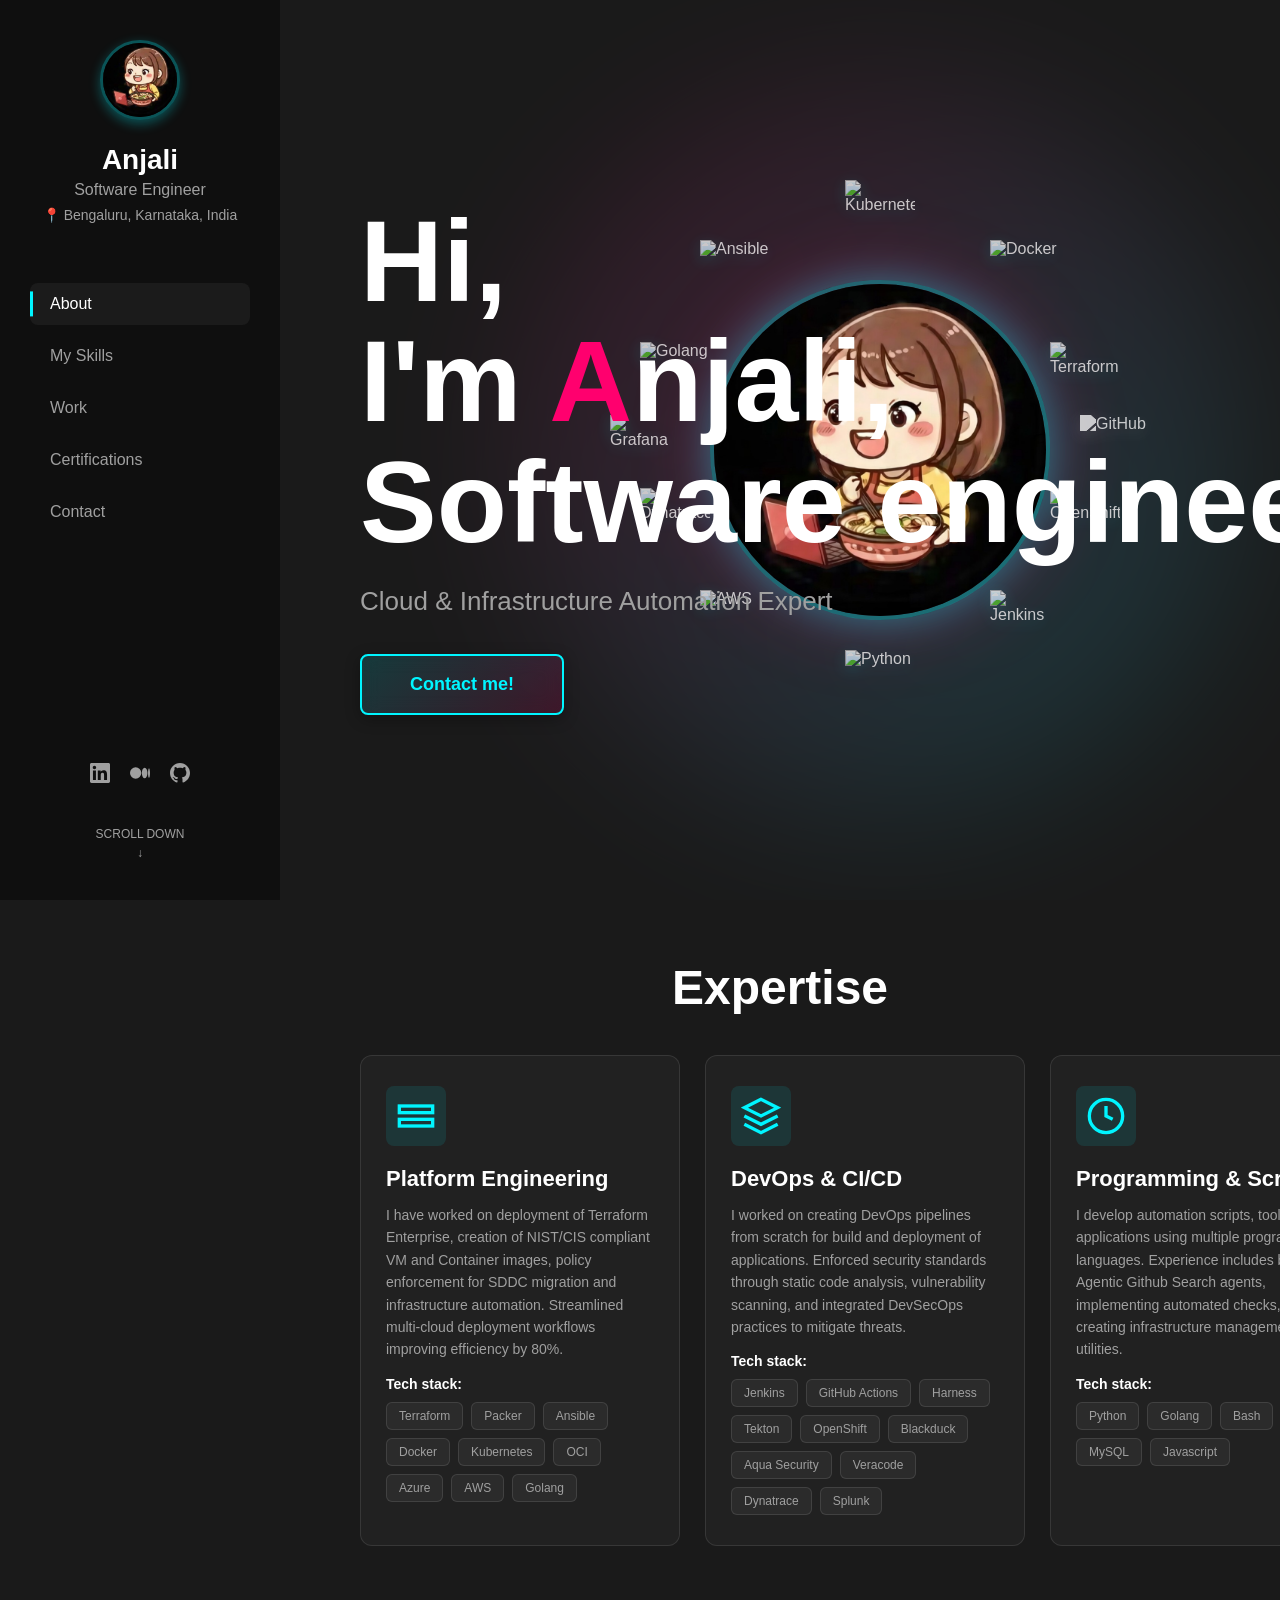
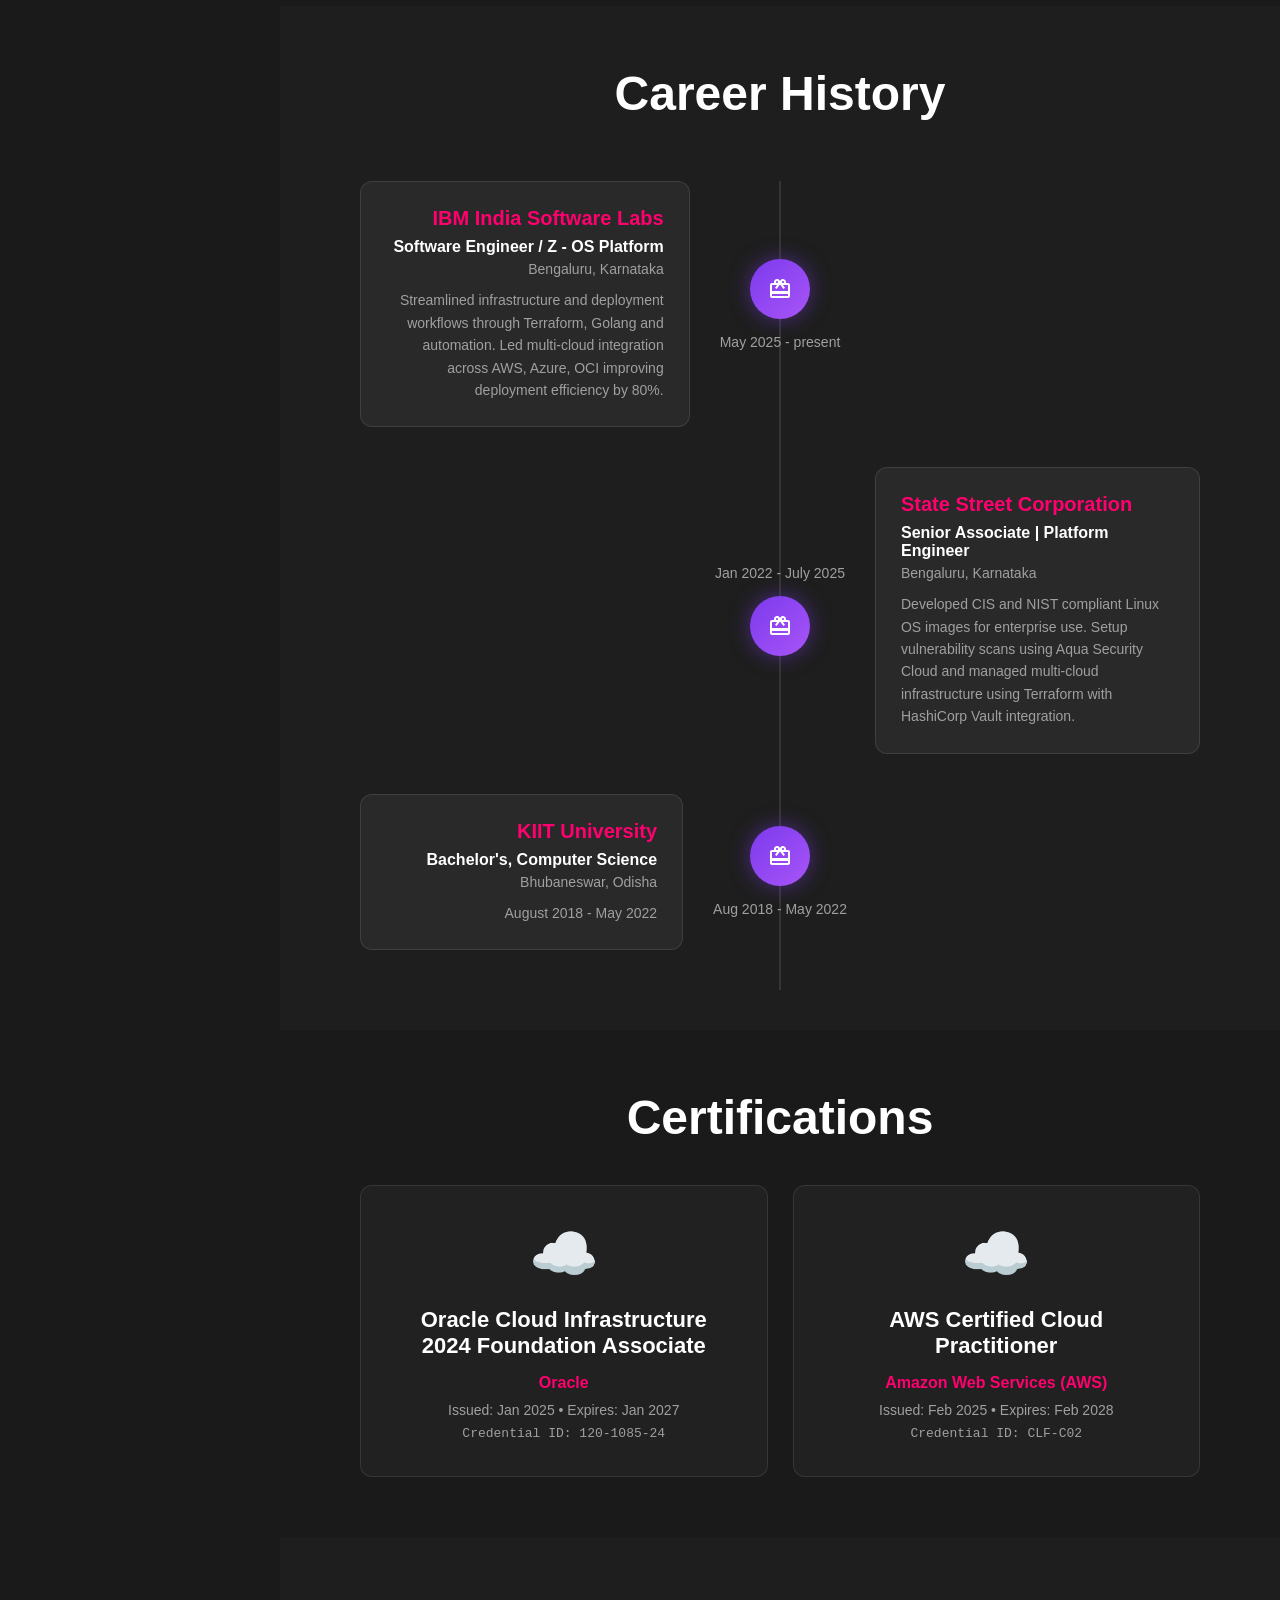
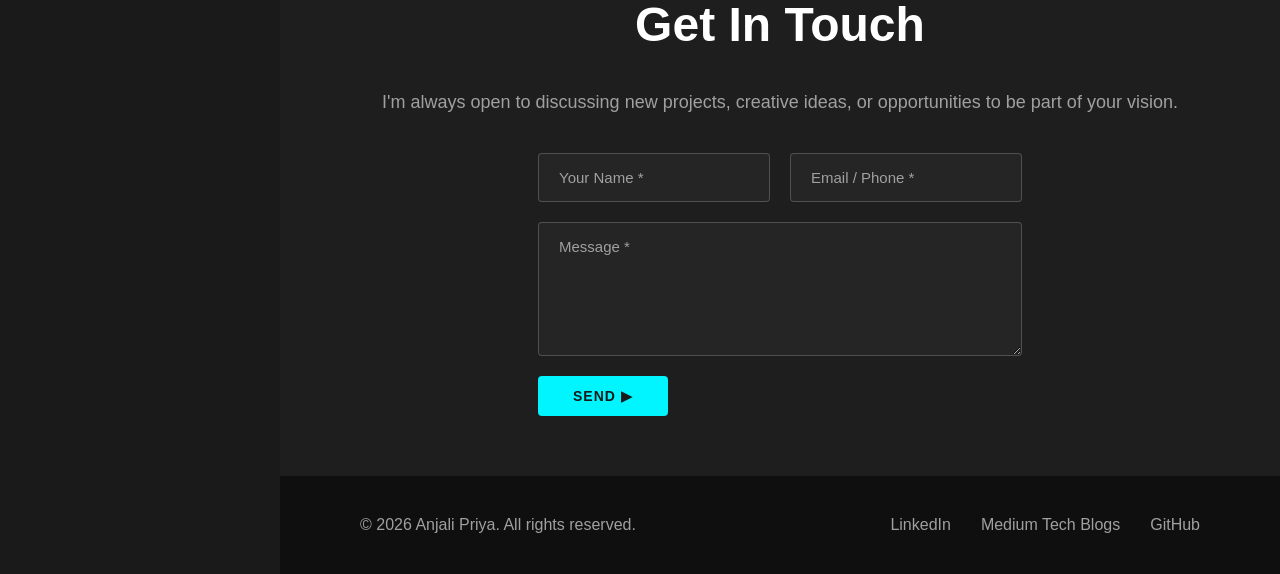
==== index.html @ e6f3fef8 "Portfolio Code Commit" ====
<!DOCTYPE html>
<html lang="en">
<head>
    <meta charset="UTF-8">
    <meta name="viewport" content="width=device-width, initial-scale=1.0">
    <meta http-equiv="X-UA-Compatible" content="IE=edge">
    <meta name="description" content="Anjali Priya - Software Engineer specializing in Cloud & Infrastructure Automation, DevOps, and Platform Engineering">
    <meta http-equiv="Content-Security-Policy" content="default-src 'self'; script-src 'self' 'unsafe-inline'; style-src 'self' 'unsafe-inline'; img-src 'self' https://raw.githubusercontent.com https://www.vectorlogo.zone data:; connect-src 'self';">
    <title>Anjali Priya - Software Engineer Portfolio</title>
    <link rel="stylesheet" href="styles.css">
</head>
<body>
    <!-- Sidebar -->
    <aside class="sidebar">
        <div class="logo">
            <img src="anime-profile.png" alt="Anjali Priya" class="logo-icon">
            <h1>Anjali</h1>
            <p class="subtitle">Software Engineer</p>
            <p class="location">📍 Bengaluru, Karnataka, India</p>
        </div>
        
        <nav class="nav">
            <a href="#about" class="nav-link active">About</a>
            <a href="#skills" class="nav-link">My Skills</a>
            <a href="#work" class="nav-link">Work</a>
            <a href="#certifications" class="nav-link">Certifications</a>
            <a href="#contact" class="nav-link">Contact</a>
        </nav>
        
        <div class="social-links">
            <a href="https://www.linkedin.com/in/anjalipriya24/" target="_blank" rel="noopener noreferrer" aria-label="LinkedIn">
                <svg width="20" height="20" viewBox="0 0 24 24" fill="currentColor">
                    <path d="M20.447 20.452h-3.554v-5.569c0-1.328-.027-3.037-1.852-3.037-1.853 0-2.136 1.445-2.136 2.939v5.667H9.351V9h3.414v1.561h.046c.477-.9 1.637-1.85 3.37-1.85 3.601 0 4.267 2.37 4.267 5.455v6.286zM5.337 7.433c-1.144 0-2.063-.926-2.063-2.065 0-1.138.92-2.063 2.063-2.063 1.14 0 2.064.925 2.064 2.063 0 1.139-.925 2.065-2.064 2.065zm1.782 13.019H3.555V9h3.564v11.452zM22.225 0H1.771C.792 0 0 .774 0 1.729v20.542C0 23.227.792 24 1.771 24h20.451C23.2 24 24 23.227 24 22.271V1.729C24 .774 23.2 0 22.222 0h.003z"/>
                </svg>
            </a>
            <a href="https://medium.com/@anj70785/tagged/tech" target="_blank" rel="noopener noreferrer" aria-label="Medium">
                <svg width="20" height="20" viewBox="0 0 24 24" fill="currentColor">
                    <path d="M13.54 12a6.8 6.8 0 01-6.77 6.82A6.8 6.8 0 010 12a6.8 6.8 0 016.77-6.82A6.8 6.8 0 0113.54 12zM20.96 12c0 3.54-1.51 6.42-3.38 6.42-1.87 0-3.39-2.88-3.39-6.42s1.52-6.42 3.39-6.42 3.38 2.88 3.38 6.42M24 12c0 3.17-.53 5.75-1.19 5.75-.66 0-1.19-2.58-1.19-5.75s.53-5.75 1.19-5.75C23.47 6.25 24 8.83 24 12z"/>
                </svg>
            </a>
            <a href="https://github.com/AnjaliPriyaa" target="_blank" rel="noopener noreferrer" aria-label="GitHub">
                <svg width="20" height="20" viewBox="0 0 24 24" fill="currentColor">
                    <path d="M12 0c-6.626 0-12 5.373-12 12 0 5.302 3.438 9.8 8.207 11.387.599.111.793-.261.793-.577v-2.234c-3.338.726-4.033-1.416-4.033-1.416-.546-1.387-1.333-1.756-1.333-1.756-1.089-.745.083-.729.083-.729 1.205.084 1.839 1.237 1.839 1.237 1.07 1.834 2.807 1.304 3.492.997.107-.775.418-1.305.762-1.604-2.665-.305-5.467-1.334-5.467-5.931 0-1.311.469-2.381 1.236-3.221-.124-.303-.535-1.524.117-3.176 0 0 1.008-.322 3.301 1.23.957-.266 1.983-.399 3.003-.404 1.02.005 2.047.138 3.006.404 2.291-1.552 3.297-1.23 3.297-1.23.653 1.653.242 2.874.118 3.176.77.84 1.235 1.911 1.235 3.221 0 4.609-2.807 5.624-5.479 5.921.43.372.823 1.102.823 2.222v3.293c0 .319.192.694.801.576 4.765-1.589 8.199-6.086 8.199-11.386 0-6.627-5.373-12-12-12z"/>
                </svg>
            </a>
        </div>
        
        <div class="scroll-indicator">
            <span>SCROLL DOWN</span>
            <div class="scroll-arrow">↓</div>
        </div>
    </aside>

    <!-- Main Content -->
    <main class="main-content">
        <!-- Hero Section -->
        <section id="about" class="section hero">
            <div class="hero-content">
                <h1 class="hero-title">
                    Hi,<br>
                    I'm <span class="highlight">A</span>njali,<br>
                    Software engineer
                </h1>
                <p class="hero-subtitle">Cloud & Infrastructure Automation Expert</p>
                <a href="#contact" class="btn-primary">Contact me!</a>
            </div>
            <div class="hero-image">
                <img src="anime-profile.png" alt="Anjali Priya" class="profile-pic">
                <img src="https://www.vectorlogo.zone/logos/kubernetes/kubernetes-icon.svg" alt="Kubernetes" class="floating-icon icon-1">
                <img src="https://raw.githubusercontent.com/devicons/devicon/master/icons/docker/docker-original.svg" alt="Docker" class="floating-icon icon-2">
                <img src="https://www.vectorlogo.zone/logos/terraformio/terraformio-icon.svg" alt="Terraform" class="floating-icon icon-3">
                <img src="https://www.vectorlogo.zone/logos/jenkins/jenkins-icon.svg" alt="Jenkins" class="floating-icon icon-4">
                <img src="https://raw.githubusercontent.com/devicons/devicon/master/icons/python/python-original.svg" alt="Python" class="floating-icon icon-5">
                <img src="https://raw.githubusercontent.com/devicons/devicon/master/icons/amazonwebservices/amazonwebservices-original-wordmark.svg" alt="AWS" class="floating-icon icon-6">
                <img src="https://raw.githubusercontent.com/devicons/devicon/master/icons/go/go-original.svg" alt="Golang" class="floating-icon icon-7">
                <img src="https://www.vectorlogo.zone/logos/ansible/ansible-icon.svg" alt="Ansible" class="floating-icon icon-8">
                <img src="https://www.vectorlogo.zone/logos/github/github-icon.svg" alt="GitHub" class="floating-icon icon-9">
                <img src="https://www.vectorlogo.zone/logos/openshift/openshift-icon.svg" alt="OpenShift" class="floating-icon icon-10">
                <img src="https://www.vectorlogo.zone/logos/dynatrace/dynatrace-icon.svg" alt="Dynatrace" class="floating-icon icon-11">
                <img src="https://raw.githubusercontent.com/devicons/devicon/master/icons/grafana/grafana-original.svg" alt="Grafana" class="floating-icon icon-12">
            </div>
        </section>

        <!-- Expertise Section -->
        <section id="skills" class="section">
            <h2 class="section-title">Expertise</h2>
            <div class="expertise-grid">
                <div class="expertise-card">
                    <div class="expertise-icon">
                        <svg width="40" height="40" viewBox="0 0 24 24" fill="none" stroke="currentColor" stroke-width="2">
                            <rect x="2" y="6" width="20" height="4"/>
                            <rect x="2" y="14" width="20" height="4"/>
                        </svg>
                    </div>
                    <h3>Platform Engineering</h3>
                    <p>I have worked on deployment of Terraform Enterprise, creation of NIST/CIS compliant VM and Container images, policy enforcement for SDDC migration and infrastructure automation. Streamlined multi-cloud deployment workflows improving efficiency by 80%.</p>
                    <div class="tech-stack">
                        <span class="tech-label">Tech stack:</span>
                        <div class="tech-tags">
                            <span class="tech-tag">Terraform</span>
                            <span class="tech-tag">Packer</span>
                            <span class="tech-tag">Ansible</span>
                            <span class="tech-tag">Docker</span>
                            <span class="tech-tag">Kubernetes</span>
                            <span class="tech-tag">OCI</span>
                            <span class="tech-tag">Azure</span>
                            <span class="tech-tag">AWS</span>
                            <span class="tech-tag">Golang</span>
                        </div>
                    </div>
                </div>
                
                <div class="expertise-card">
                    <div class="expertise-icon">
                        <svg width="40" height="40" viewBox="0 0 24 24" fill="none" stroke="currentColor" stroke-width="2">
                            <path d="M12 2L2 7l10 5 10-5-10-5z"/>
                            <path d="M2 17l10 5 10-5M2 12l10 5 10-5"/>
                        </svg>
                    </div>
                    <h3>DevOps & CI/CD</h3>
                    <p>I worked on creating DevOps pipelines from scratch for build and deployment of applications. Enforced security standards through static code analysis, vulnerability scanning, and integrated DevSecOps practices to mitigate threats.</p>
                    <div class="tech-stack">
                        <span class="tech-label">Tech stack:</span>
                        <div class="tech-tags">
                            <span class="tech-tag">Jenkins</span>
                            <span class="tech-tag">GitHub Actions</span>
                            <span class="tech-tag">Harness</span>
                            <span class="tech-tag">Tekton</span>
                            <span class="tech-tag">OpenShift</span>
                            <span class="tech-tag">Blackduck</span>
                            <span class="tech-tag">Aqua Security</span>
                            <span class="tech-tag">Veracode</span>
                            <span class="tech-tag">Dynatrace</span>
                            <span class="tech-tag">Splunk</span>
                        </div>
                    </div>
                </div>
                
                <div class="expertise-card">
                    <div class="expertise-icon">
                        <svg width="40" height="40" viewBox="0 0 24 24" fill="none" stroke="currentColor" stroke-width="2">
                            <circle cx="12" cy="12" r="10"/>
                            <path d="M12 6v6l4 2"/>
                        </svg>
                    </div>
                    <h3>Programming & Scripting</h3>
                    <p>I develop automation scripts, tools, and applications using multiple programming languages. Experience includes building Agentic Github Search agents, implementing automated checks, and creating infrastructure management utilities.</p>
                    <div class="tech-stack">
                        <span class="tech-label">Tech stack:</span>
                        <div class="tech-tags">
                            <span class="tech-tag">Python</span>
                            <span class="tech-tag">Golang</span>
                            <span class="tech-tag">Bash</span>
                            <span class="tech-tag">YAML</span>
                            <span class="tech-tag">MySQL</span>
                            <span class="tech-tag">Javascript</span>
                        </div>
                    </div>
                </div>
            </div>
        </section>

        <!-- Career History Section -->
        <section id="work" class="section career-section">
            <h2 class="section-title">Career History</h2>
            <div class="timeline">
                <div class="timeline-item left">
                    <div class="timeline-content">
                        <div class="timeline-card">
                            <h3>IBM India Software Labs</h3>
                            <p class="timeline-role">Software Engineer / Z - OS Platform</p>
                            <p class="timeline-location">Bengaluru, Karnataka</p>
                            <p class="timeline-desc">Streamlined infrastructure and deployment workflows through Terraform, Golang and automation. Led multi-cloud integration across AWS, Azure, OCI improving deployment efficiency by 80%.</p>
                        </div>
                    </div>
                    <div class="timeline-middle">
                        <div class="timeline-icon">
                            <svg width="24" height="24" viewBox="0 0 24 24" fill="currentColor">
                                <path d="M20 6h-2.18c.11-.31.18-.65.18-1a2.996 2.996 0 0 0-5.5-1.65l-.5.67-.5-.68C10.96 2.54 10.05 2 9 2 7.34 2 6 3.34 6 5c0 .35.07.69.18 1H4c-1.11 0-1.99.89-1.99 2L2 19c0 1.11.89 2 2 2h16c1.11 0 2-.89 2-2V8c0-1.11-.89-2-2-2zm-5-2c.55 0 1 .45 1 1s-.45 1-1 1-1-.45-1-1 .45-1 1-1zM9 4c.55 0 1 .45 1 1s-.45 1-1 1-1-.45-1-1 .45-1 1-1zm11 15H4v-2h16v2zm0-5H4V8h5.08L7 10.83 8.62 12 11 8.76l1-1.36 1 1.36L15.38 12 17 10.83 14.92 8H20v6z"/>
                            </svg>
                        </div>
                        <div class="timeline-date">May 2025 - present</div>
                    </div>
                </div>

                <div class="timeline-item right">
                    <div class="timeline-middle">
                        <div class="timeline-date">Jan 2022 - July 2025</div>
                        <div class="timeline-icon">
                            <svg width="24" height="24" viewBox="0 0 24 24" fill="currentColor">
                                <path d="M20 6h-2.18c.11-.31.18-.65.18-1a2.996 2.996 0 0 0-5.5-1.65l-.5.67-.5-.68C10.96 2.54 10.05 2 9 2 7.34 2 6 3.34 6 5c0 .35.07.69.18 1H4c-1.11 0-1.99.89-1.99 2L2 19c0 1.11.89 2 2 2h16c1.11 0 2-.89 2-2V8c0-1.11-.89-2-2-2zm-5-2c.55 0 1 .45 1 1s-.45 1-1 1-1-.45-1-1 .45-1 1-1zM9 4c.55 0 1 .45 1 1s-.45 1-1 1-1-.45-1-1 .45-1 1-1zm11 15H4v-2h16v2zm0-5H4V8h5.08L7 10.83 8.62 12 11 8.76l1-1.36 1 1.36L15.38 12 17 10.83 14.92 8H20v6z"/>
                            </svg>
                        </div>
                    </div>
                    <div class="timeline-content">
                        <div class="timeline-card">
                            <h3>State Street Corporation</h3>
                            <p class="timeline-role">Senior Associate | Platform Engineer</p>
                            <p class="timeline-location">Bengaluru, Karnataka</p>
                            <p class="timeline-desc">Developed CIS and NIST compliant Linux OS images for enterprise use. Setup vulnerability scans using Aqua Security Cloud and managed multi-cloud infrastructure using Terraform with HashiCorp Vault integration.</p>
                        </div>
                    </div>
                </div>

                <div class="timeline-item left">
                    <div class="timeline-content">
                        <div class="timeline-card">
                            <h3>KIIT University</h3>
                            <p class="timeline-role">Bachelor's, Computer Science</p>
                            <p class="timeline-location">Bhubaneswar, Odisha</p>
                            <p class="timeline-desc">August 2018 - May 2022</p>
                        </div>
                    </div>
                    <div class="timeline-middle">
                        <div class="timeline-icon">
                            <svg width="24" height="24" viewBox="0 0 24 24" fill="currentColor">
                                <path d="M20 6h-2.18c.11-.31.18-.65.18-1a2.996 2.996 0 0 0-5.5-1.65l-.5.67-.5-.68C10.96 2.54 10.05 2 9 2 7.34 2 6 3.34 6 5c0 .35.07.69.18 1H4c-1.11 0-1.99.89-1.99 2L2 19c0 1.11.89 2 2 2h16c1.11 0 2-.89 2-2V8c0-1.11-.89-2-2-2zm-5-2c.55 0 1 .45 1 1s-.45 1-1 1-1-.45-1-1 .45-1 1-1zM9 4c.55 0 1 .45 1 1s-.45 1-1 1-1-.45-1-1 .45-1 1-1zm11 15H4v-2h16v2zm0-5H4V8h5.08L7 10.83 8.62 12 11 8.76l1-1.36 1 1.36L15.38 12 17 10.83 14.92 8H20v6z"/>
                            </svg>
                        </div>
                        <div class="timeline-date">Aug 2018 - May 2022</div>
                    </div>
                </div>
            </div>
        </section>

        <!-- Certifications Section -->
        <section id="certifications" class="section">
            <h2 class="section-title">Certifications</h2>
            <div class="certifications-grid">
                <div class="cert-card">
                    <div class="cert-logo">☁️</div>
                    <h3>Oracle Cloud Infrastructure 2024 Foundation Associate</h3>
                    <p class="cert-issuer">Oracle</p>
                    <p class="cert-date">Issued: Jan 2025 • Expires: Jan 2027</p>
                    <p class="cert-id">Credential ID: 120-1085-24</p>
                </div>
                <div class="cert-card">
                    <div class="cert-logo">☁️</div>
                    <h3>AWS Certified Cloud Practitioner</h3>
                    <p class="cert-issuer">Amazon Web Services (AWS)</p>
                    <p class="cert-date">Issued: Feb 2025 • Expires: Feb 2028</p>
                    <p class="cert-id">Credential ID: CLF-C02</p>
                </div>
            </div>
        </section>

        <!-- Contact Section -->
        <section id="contact" class="section contact-section">
            <h2 class="section-title">Get In Touch</h2>
            <p class="contact-text">I'm always open to discussing new projects, creative ideas, or opportunities to be part of your vision.</p>
            
            <form class="contact-form-new">
                <div class="form-row">
                    <input type="text" name="name" placeholder="Your Name *" required autocomplete="name">
                    <input type="email" name="email" placeholder="Email / Phone *" required autocomplete="email">
                </div>
                <textarea name="message" placeholder="Message *" rows="6" required maxlength="1000"></textarea>
                <button type="submit" class="btn-send">SEND ▶</button>
            </form>
        </section>

        <!-- Footer -->
        <footer class="footer">
            <p>&copy; 2026 Anjali Priya. All rights reserved.</p>
            <div class="footer-links">
                <a href="https://www.linkedin.com/in/anjalipriya24/" target="_blank" rel="noopener noreferrer">LinkedIn</a>
                <a href="https://medium.com/@anj70785/tagged/tech" target="_blank" rel="noopener noreferrer">Medium Tech Blogs</a>
                <a href="https://github.com/AnjaliPriyaa" target="_blank" rel="noopener noreferrer">GitHub</a>
            </div>
        </footer>
    </main>

    <script src="script.js"></script>
</body>
</html>
---- styles.css ----
* {
    margin: 0;
    padding: 0;
    box-sizing: border-box;
}

:root {
    --bg-dark: #1a1a1a;
    --bg-darker: #0f0f0f;
    --text-primary: #ffffff;
    --text-secondary: #a0a0a0;
    --accent-cyan: #00f5ff;
    --accent-pink: #ff006e;
    --accent-gradient: linear-gradient(135deg, var(--accent-pink), var(--accent-cyan));
}

body {
    font-family: 'Segoe UI', Tahoma, Geneva, Verdana, sans-serif;
    background: var(--bg-dark);
    color: var(--text-primary);
    display: flex;
    overflow-x: hidden;
}

/* Sidebar */
.sidebar {
    position: fixed;
    left: 0;
    top: 0;
    width: 280px;
    height: 100vh;
    background: var(--bg-darker);
    padding: 40px 30px;
    display: flex;
    flex-direction: column;
    z-index: 100;
}

.logo {
    text-align: center;
    margin-bottom: 60px;
}

.logo-icon {
    width: 80px;
    height: 80px;
    border-radius: 50%;
    object-fit: cover;
    margin: 0 auto 20px;
    border: 3px solid rgba(0, 245, 255, 0.3);
    box-shadow: 0 4px 12px rgba(0, 245, 255, 0.3);
    transition: all 0.3s ease;
}

.logo-icon:hover {
    border-color: rgba(255, 0, 110, 0.5);
    box-shadow: 0 4px 16px rgba(255, 0, 110, 0.4);
    transform: scale(1.05);
}

.logo h1 {
    font-size: 28px;
    margin-bottom: 5px;
}

.subtitle {
    color: var(--text-secondary);
    font-size: 16px;
    font-weight: 500;
}

.location {
    color: var(--text-secondary);
    font-size: 14px;
    margin-top: 8px;
}

.nav {
    display: flex;
    flex-direction: column;
    gap: 10px;
    margin-bottom: auto;
}

.nav-link {
    color: var(--text-secondary);
    text-decoration: none;
    padding: 12px 20px;
    border-radius: 8px;
    transition: all 0.3s ease;
    position: relative;
}

.nav-link:hover,
.nav-link.active {
    color: var(--text-primary);
    background: rgba(255, 255, 255, 0.05);
}

.nav-link.active::before {
    content: '';
    position: absolute;
    left: 0;
    top: 50%;
    transform: translateY(-50%);
    width: 3px;
    height: 60%;
    background: var(--accent-cyan);
}

.social-links {
    display: flex;
    gap: 20px;
    justify-content: center;
    margin-bottom: 40px;
}

.social-links a {
    color: var(--text-secondary);
    transition: color 0.3s ease;
}

.social-links a:hover {
    color: var(--accent-cyan);
}

.scroll-indicator {
    text-align: center;
    color: var(--text-secondary);
    font-size: 12px;
}

.scroll-arrow {
    animation: bounce 2s infinite;
    margin-top: 5px;
}

@keyframes bounce {
    0%, 20%, 50%, 80%, 100% { transform: translateY(0); }
    40% { transform: translateY(-10px); }
    60% { transform: translateY(-5px); }
}

/* Main Content */
.main-content {
    margin-left: 280px;
    width: calc(100% - 280px);
    min-height: 100vh;
}

.section {
    min-height: auto;
    padding: 60px 80px;
    display: flex;
    flex-direction: column;
    justify-content: center;
}

/* Hero Section */
.hero {
    position: relative;
    overflow: hidden;
    min-height: 100vh;
    display: flex;
}

.hero-content {
    max-width: 900px;
    position: relative;
    z-index: 2;
    margin-left: 0;
    padding-left: 0;
}

.greeting {
    color: var(--text-secondary);
    font-size: 16px;
    font-family: 'Courier New', monospace;
    display: block;
    margin: 10px 0;
}

.hero-title {
    font-size: 115px;
    line-height: 1.05;
    margin: 20px 0;
    font-weight: 700;
    white-space: nowrap;
}

.highlight {
    color: var(--accent-pink);
}

.hero-subtitle {
    color: var(--text-secondary);
    font-size: 26px;
    margin: 20px 0 35px;
    line-height: 1.4;
}

.btn-primary {
    display: inline-block;
    padding: 18px 48px;
    background: linear-gradient(135deg, rgba(0, 245, 255, 0.15), rgba(255, 0, 110, 0.15));
    color: var(--accent-cyan);
    border: 2px solid var(--accent-cyan);
    text-decoration: none;
    border-radius: 8px;
    font-size: 18px;
    font-weight: 600;
    transition: all 0.3s ease;
    box-shadow: 0 4px 15px rgba(0, 0, 0, 0.3);
    position: relative;
    overflow: hidden;
    backdrop-filter: blur(10px);
}

.btn-primary::before {
    content: '';
    position: absolute;
    top: 0;
    left: -100%;
    width: 100%;
    height: 100%;
    background: linear-gradient(90deg, transparent, rgba(0, 245, 255, 0.2), transparent);
    transition: left 0.5s ease;
}

.btn-primary:hover::before {
    left: 100%;
}

.btn-primary:hover {
    transform: translateY(-2px);
    background: linear-gradient(135deg, rgba(0, 245, 255, 0.25), rgba(255, 0, 110, 0.25));
    border-color: var(--accent-pink);
    color: var(--accent-pink);
    box-shadow: 0 6px 20px rgba(0, 245, 255, 0.4),
                0 6px 20px rgba(255, 0, 110, 0.3);
}

/* Hero Image Area */
.hero-image {
    position: absolute;
    right: 10%;
    top: 50%;
    transform: translateY(-50%);
    width: 600px;
    height: 600px;
    display: flex;
    align-items: center;
    justify-content: center;
}

.hero-image::before {
    content: '';
    position: absolute;
    width: 120%;
    height: 120%;
    background: var(--accent-gradient);
    border-radius: 50%;
    filter: blur(80px);
    opacity: 0.15;
    animation: pulse 4s ease-in-out infinite;
}

.profile-pic {
    position: relative;
    width: 340px;
    height: 340px;
    border-radius: 50%;
    object-fit: cover;
    border: 4px solid rgba(0, 245, 255, 0.3);
    box-shadow: 0 0 40px rgba(0, 245, 255, 0.4),
                0 0 80px rgba(255, 0, 110, 0.3);
    z-index: 1;
    animation: profileGlow 3s ease-in-out infinite;
    backdrop-filter: brightness(1.1);
}

@keyframes profileGlow {
    0%, 100% {
        box-shadow: 0 0 40px rgba(0, 245, 255, 0.4),
                    0 0 80px rgba(255, 0, 110, 0.3);
        border-color: rgba(0, 245, 255, 0.3);
    }
    50% {
        box-shadow: 0 0 60px rgba(0, 245, 255, 0.6),
                    0 0 100px rgba(255, 0, 110, 0.4);
        border-color: rgba(255, 0, 110, 0.4);
    }
}

@keyframes pulse {
    0%, 100% {
        transform: scale(1);
        opacity: 0.2;
    }
    50% {
        transform: scale(1.1);
        opacity: 0.3;
    }
}

.floating-icon {
    position: absolute;
    width: 70px;
    height: 70px;
    opacity: 0.75;
    transition: all 0.3s ease;
    filter: drop-shadow(0 4px 8px rgba(0, 245, 255, 0.2)) brightness(1.1) saturate(1.2);
    z-index: 2;
}

.floating-icon:hover {
    transform: scale(1.3) rotate(15deg) !important;
    opacity: 1;
    filter: drop-shadow(0 8px 20px rgba(0, 245, 255, 0.6)) brightness(1.3) saturate(1.4);
}

/* Specific icon color adjustments for dark theme */
.icon-9 {
    top: 50%;
    right: 5%;
    transform: translateY(-50%);
    animation: float 5.3s ease-in-out infinite 0.5s, orbit9 8s linear infinite;
    filter: drop-shadow(0 4px 8px rgba(0, 245, 255, 0.2)) brightness(0) invert(1) brightness(1.1);
}

.icon-9:hover {
    filter: drop-shadow(0 8px 20px rgba(0, 245, 255, 0.6)) brightness(0) invert(1) brightness(1.3);
}

.icon-1 {
    top: 5%;
    left: 50%;
    transform: translateX(-50%);
    animation: float 6s ease-in-out infinite, orbit1 8s linear infinite;
}

.icon-2 {
    top: 15%;
    right: 20%;
    animation: float 5s ease-in-out infinite 1s, orbit2 8s linear infinite;
}

.icon-3 {
    top: 32%;
    right: 10%;
    animation: float 7s ease-in-out infinite 2s, orbit3 8s linear infinite;
}

.icon-4 {
    bottom: 15%;
    right: 20%;
    animation: float 6s ease-in-out infinite 3s, orbit4 8s linear infinite;
}

.icon-5 {
    bottom: 5%;
    left: 50%;
    transform: translateX(-50%);
    animation: float 5.5s ease-in-out infinite 1.5s, orbit5 8s linear infinite;
}

.icon-6 {
    bottom: 15%;
    left: 20%;
    animation: float 6.5s ease-in-out infinite 2.5s, orbit6 8s linear infinite;
}

.icon-7 {
    top: 32%;
    left: 10%;
    animation: float 5.8s ease-in-out infinite 1.2s, orbit7 8s linear infinite;
}

.icon-8 {
    top: 15%;
    left: 20%;
    animation: float 6.2s ease-in-out infinite 1.8s, orbit8 8s linear infinite;
}

.icon-10 {
    bottom: 32%;
    right: 10%;
    animation: float 6.8s ease-in-out infinite 2.2s, orbit10 8s linear infinite;
}

.icon-11 {
    bottom: 32%;
    left: 10%;
    animation: float 5.6s ease-in-out infinite 1.1s, orbit11 8s linear infinite;
}

.icon-12 {
    top: 50%;
    left: 5%;
    transform: translateY(-50%);
    animation: float 6.3s ease-in-out infinite 2.8s, orbit12 8s linear infinite;
}

@keyframes orbit1 {
    0%, 100% { transform: translate(-50%, 0) rotate(0deg); }
    50% { transform: translate(-50%, -10px) rotate(5deg); }
}

@keyframes orbit2 {
    0%, 100% { transform: translate(0, 0) rotate(0deg); }
    50% { transform: translate(5px, 0) rotate(-5deg); }
}

@keyframes orbit3 {
    0%, 100% { transform: translate(0, 0) rotate(0deg); }
    50% { transform: translate(10px, 0) rotate(5deg); }
}

@keyframes orbit4 {
    0%, 100% { transform: translate(0, 0) rotate(0deg); }
    50% { transform: translate(0, 5px) rotate(-5deg); }
}

@keyframes orbit5 {
    0%, 100% { transform: translate(0, 0) rotate(0deg); }
    50% { transform: translate(0, 5px) rotate(5deg); }
}

@keyframes orbit6 {
    0%, 100% { transform: translate(0, 0) rotate(0deg); }
    50% { transform: translate(-10px, 0) rotate(-5deg); }
}

@keyframes orbit7 {
    0%, 100% { transform: translate(0, 0) rotate(0deg); }
    50% { transform: translate(-8px, -5px) rotate(5deg); }
}

@keyframes orbit8 {
    0%, 100% { transform: translate(0, 0) rotate(0deg); }
    50% { transform: translate(-5px, -8px) rotate(-5deg); }
}

@keyframes orbit9 {
    0%, 100% { transform: translate(0, 0) rotate(0deg); }
    50% { transform: translate(8px, -5px) rotate(5deg); }
}

@keyframes orbit10 {
    0%, 100% { transform: translate(0, 0) rotate(0deg); }
    50% { transform: translate(8px, 5px) rotate(-5deg); }
}

@keyframes orbit11 {
    0%, 100% { transform: translate(0, 0) rotate(0deg); }
    50% { transform: translate(-8px, 5px) rotate(5deg); }
}

@keyframes orbit12 {
    0%, 100% { transform: translate(0, 0) rotate(0deg); }
    50% { transform: translate(-5px, -8px) rotate(-5deg); }
}

@keyframes float {
    0%, 100% {
        transform: translateY(0px);
    }
    50% {
        transform: translateY(-20px);
    }
}

/* Section Title */
.section-title {
    font-size: 48px;
    margin-bottom: 40px;
    text-align: center;
}

/* Expertise Section */
.expertise-grid {
    display: grid;
    grid-template-columns: repeat(auto-fit, minmax(320px, 1fr));
    gap: 25px;
    max-width: 1200px;
    margin: 0 auto;
}

.expertise-card {
    background: rgba(255, 255, 255, 0.03);
    padding: 30px 25px;
    border-radius: 12px;
    border: 1px solid rgba(255, 255, 255, 0.1);
    transition: all 0.3s ease;
}

.expertise-card:hover {
    background: rgba(255, 255, 255, 0.05);
    border-color: var(--accent-cyan);
    transform: translateY(-5px);
}

.expertise-icon {
    width: 60px;
    height: 60px;
    border-radius: 8px;
    background: rgba(0, 245, 255, 0.1);
    display: flex;
    align-items: center;
    justify-content: center;
    margin-bottom: 20px;
    color: var(--accent-cyan);
}

.expertise-card h3 {
    font-size: 22px;
    margin-bottom: 12px;
}

.expertise-card > p {
    color: var(--text-secondary);
    line-height: 1.6;
    margin-bottom: 15px;
    font-size: 14px;
}

.tech-stack {
    margin-top: 15px;
}

.tech-label {
    color: var(--text-primary);
    font-weight: 600;
    font-size: 14px;
    display: block;
    margin-bottom: 10px;
}

.tech-tags {
    display: flex;
    flex-wrap: wrap;
    gap: 8px;
}

.tech-tag {
    background: rgba(255, 255, 255, 0.05);
    border: 1px solid rgba(255, 255, 255, 0.1);
    padding: 6px 12px;
    border-radius: 6px;
    font-size: 12px;
    color: var(--text-secondary);
    transition: all 0.3s ease;
}

.tech-tag:hover {
    background: rgba(0, 245, 255, 0.1);
    border-color: var(--accent-cyan);
    color: var(--accent-cyan);
}

/* Timeline Career History */
.career-section {
    background: rgba(255, 255, 255, 0.02);
}

.timeline {
    position: relative;
    max-width: 1200px;
    margin: 0 auto;
    padding: 20px 0;
}

.timeline::before {
    content: '';
    position: absolute;
    left: 50%;
    transform: translateX(-50%);
    width: 2px;
    height: 100%;
    background: rgba(255, 255, 255, 0.1);
}

.timeline-item {
    display: grid;
    grid-template-columns: 1fr auto 1fr;
    gap: 30px;
    margin-bottom: 40px;
    align-items: center;
}

.timeline-item:last-child {
    margin-bottom: 0;
}

.timeline-item.left .timeline-content {
    grid-column: 1;
    text-align: right;
}

.timeline-item.left .timeline-middle {
    grid-column: 2;
}

.timeline-item.right .timeline-content {
    grid-column: 3;
    text-align: left;
}

.timeline-item.right .timeline-middle {
    grid-column: 2;
}

.timeline-middle {
    display: flex;
    flex-direction: column;
    align-items: center;
    gap: 15px;
    position: relative;
    z-index: 2;
}

.timeline-icon {
    width: 60px;
    height: 60px;
    border-radius: 50%;
    background: linear-gradient(135deg, #7c3aed, #a855f7);
    display: flex;
    align-items: center;
    justify-content: center;
    color: white;
    box-shadow: 0 0 20px rgba(124, 58, 237, 0.5);
}

.timeline-date {
    color: var(--text-secondary);
    font-size: 14px;
    white-space: nowrap;
    font-weight: 500;
}

.timeline-card {
    background: rgba(255, 255, 255, 0.05);
    padding: 25px;
    border-radius: 12px;
    border: 1px solid rgba(255, 255, 255, 0.1);
    transition: all 0.3s ease;
}

.timeline-card:hover {
    background: rgba(255, 255, 255, 0.08);
    border-color: var(--accent-cyan);
    transform: scale(1.02);
}

.timeline-card h3 {
    font-size: 20px;
    margin-bottom: 8px;
    color: var(--accent-pink);
}

.timeline-role {
    font-weight: 600;
    margin-bottom: 5px;
    font-size: 16px;
}

.timeline-location {
    color: var(--text-secondary);
    font-size: 14px;
    margin-bottom: 12px;
}

.timeline-desc {
    color: var(--text-secondary);
    line-height: 1.6;
    font-size: 14px;
}

/* Certifications Section */
.certifications-grid {
    display: grid;
    grid-template-columns: repeat(auto-fit, minmax(350px, 1fr));
    gap: 25px;
    max-width: 1200px;
    margin: 0 auto;
}

.cert-card {
    background: rgba(255, 255, 255, 0.03);
    padding: 35px;
    border-radius: 12px;
    border: 1px solid rgba(255, 255, 255, 0.1);
    transition: all 0.3s ease;
    text-align: center;
}

.cert-card:hover {
    background: rgba(255, 255, 255, 0.05);
    border-color: var(--accent-cyan);
    transform: translateY(-5px);
    box-shadow: 0 10px 30px rgba(0, 245, 255, 0.2);
}

.cert-logo {
    font-size: 56px;
    margin-bottom: 20px;
}

.cert-card h3 {
    font-size: 22px;
    margin-bottom: 15px;
    color: var(--text-primary);
}

.cert-issuer {
    color: var(--accent-pink);
    font-weight: 600;
    font-size: 16px;
    margin-bottom: 10px;
}

.cert-date {
    color: var(--text-secondary);
    font-size: 14px;
    margin-bottom: 8px;
}

.cert-id {
    color: var(--text-secondary);
    font-size: 13px;
    font-family: 'Courier New', monospace;
}

/* Contact Section */
.contact-section {
    background: rgba(255, 255, 255, 0.02);
}

.contact-text {
    text-align: center;
    color: var(--text-secondary);
    font-size: 18px;
    margin-bottom: 40px;
    max-width: 800px;
    margin-left: auto;
    margin-right: auto;
}

/* New Contact Form */
.contact-form-new {
    max-width: 1200px;
    margin: 0 auto;
    display: flex;
    flex-direction: column;
    gap: 20px;
}

.form-row {
    display: grid;
    grid-template-columns: 1fr 1fr;
    gap: 20px;
}

.contact-form-new input,
.contact-form-new textarea {
    background: rgba(255, 255, 255, 0.03);
    border: 1px solid rgba(255, 255, 255, 0.2);
    border-radius: 4px;
    padding: 15px 20px;
    color: var(--text-primary);
    font-size: 15px;
    font-family: inherit;
    transition: all 0.3s ease;
}

.contact-form-new input::placeholder,
.contact-form-new textarea::placeholder {
    color: var(--text-secondary);
}

.contact-form-new input:focus,
.contact-form-new textarea:focus {
    outline: none;
    border-color: var(--accent-cyan);
    background: rgba(255, 255, 255, 0.05);
}

.contact-form-new textarea {
    resize: vertical;
    grid-column: 1 / -1;
}

.btn-send {
    background: var(--accent-cyan);
    color: var(--bg-dark);
    border: none;
    padding: 12px 35px;
    border-radius: 4px;
    font-size: 14px;
    font-weight: 600;
    cursor: pointer;
    transition: all 0.3s ease;
    align-self: flex-start;
    letter-spacing: 1px;
}

.btn-send:hover {
    background: rgba(0, 245, 255, 0.9);
    box-shadow: 0 0 20px rgba(0, 245, 255, 0.4);
    transform: translateX(3px);
}

/* Footer */
.footer {
    background: var(--bg-darker);
    padding: 40px 80px;
    display: flex;
    justify-content: space-between;
    align-items: center;
}

.footer p {
    color: var(--text-secondary);
}

.footer-links {
    display: flex;
    gap: 30px;
}

.footer-links a {
    color: var(--text-secondary);
    text-decoration: none;
    transition: color 0.3s ease;
}

.footer-links a:hover {
    color: var(--accent-cyan);
}

/* Responsive Design */
@media (max-width: 1024px) {
    .sidebar {
        width: 240px;
        padding: 30px 20px;
    }

    .main-content {
        margin-left: 240px;
        width: calc(100% - 240px);
    }

    .section {
        padding: 50px 40px;
    }
    
    .hero {
        padding: 80px 60px 60px;
    }

    .hero-image {
        width: 450px;
        height: 450px;
        right: 5%;
    }
    
    .profile-pic {
        width: 260px;
        height: 260px;
    }
    
    .floating-icon {
        width: 60px;
        height: 60px;
    }

    .hero-title {
        font-size: 64px;
    }
}

@media (max-width: 768px) {
    body {
        flex-direction: column;
    }

    .sidebar {
        position: relative;
        width: 100%;
        height: auto;
        padding: 30px 20px;
    }

    .nav {
        flex-direction: row;
        justify-content: center;
        flex-wrap: wrap;
    }

    .scroll-indicator {
        display: none;
    }

    .main-content {
        margin-left: 0;
        width: 100%;
    }

    .section {
        padding: 40px 30px;
        min-height: auto;
    }
    
    .hero {
        padding: 60px 30px 40px;
    }

    .hero-image {
        display: none;
    }

    .hero-title {
        font-size: 48px;
    }

    .section-title {
        font-size: 36px;
        margin-bottom: 30px;
    }

    .expertise-grid,
    .certifications-grid {
        grid-template-columns: 1fr;
    }
    
    /* Mobile Contact Form */
    .form-row {
        grid-template-columns: 1fr;
    }
    
    /* Mobile Timeline */
    .timeline::before {
        left: 30px;
    }
    
    .timeline-item {
        grid-template-columns: auto 1fr;
        gap: 20px;
    }
    
    .timeline-item.left .timeline-content,
    .timeline-item.right .timeline-content {
        grid-column: 2;
        text-align: left;
    }
    
    .timeline-item.left .timeline-middle,
    .timeline-item.right .timeline-middle {
        grid-column: 1;
        grid-row: 1;
    }
    
    .timeline-middle {
        flex-direction: column-reverse;
    }
    
    .timeline-icon {
        width: 50px;
        height: 50px;
    }
    
    .timeline-date {
        writing-mode: vertical-lr;
        font-size: 12px;
    }

    .footer {
        flex-direction: column;
        gap: 20px;
        text-align: center;
        padding: 40px 30px;
    }
}

/* Smooth Scrolling */
html {
    scroll-behavior: smooth;
}

/* Selection Color */
::selection {
    background: var(--accent-cyan);
    color: var(--bg-dark);
}

/* Scroll Animations */
@keyframes fadeInUp {
    from {
        opacity: 0;
        transform: translateY(30px);
    }
    to {
        opacity: 1;
        transform: translateY(0);
    }
}

@keyframes fadeInScale {
    from {
        opacity: 0;
        transform: scale(0.9);
    }
    to {
        opacity: 1;
        transform: scale(1);
    }
}

/* Initial hidden state for animated elements - only when JS is ready */
.animate-ready .expertise-card,
.animate-ready .timeline-card,
.animate-ready .cert-card,
.animate-ready .section-title,
.animate-ready .contact-form-new {
    opacity: 0;
    transform: translateY(30px);
}

/* Animated state */
.expertise-card.animate-in,
.timeline-card.animate-in,
.cert-card.animate-in {
    animation: fadeInUp 0.6s ease forwards;
}

.section-title.animate-in {
    animation: fadeInScale 0.8s ease forwards;
}

.contact-form-new.animate-in {
    animation: fadeInUp 0.8s ease forwards;
}
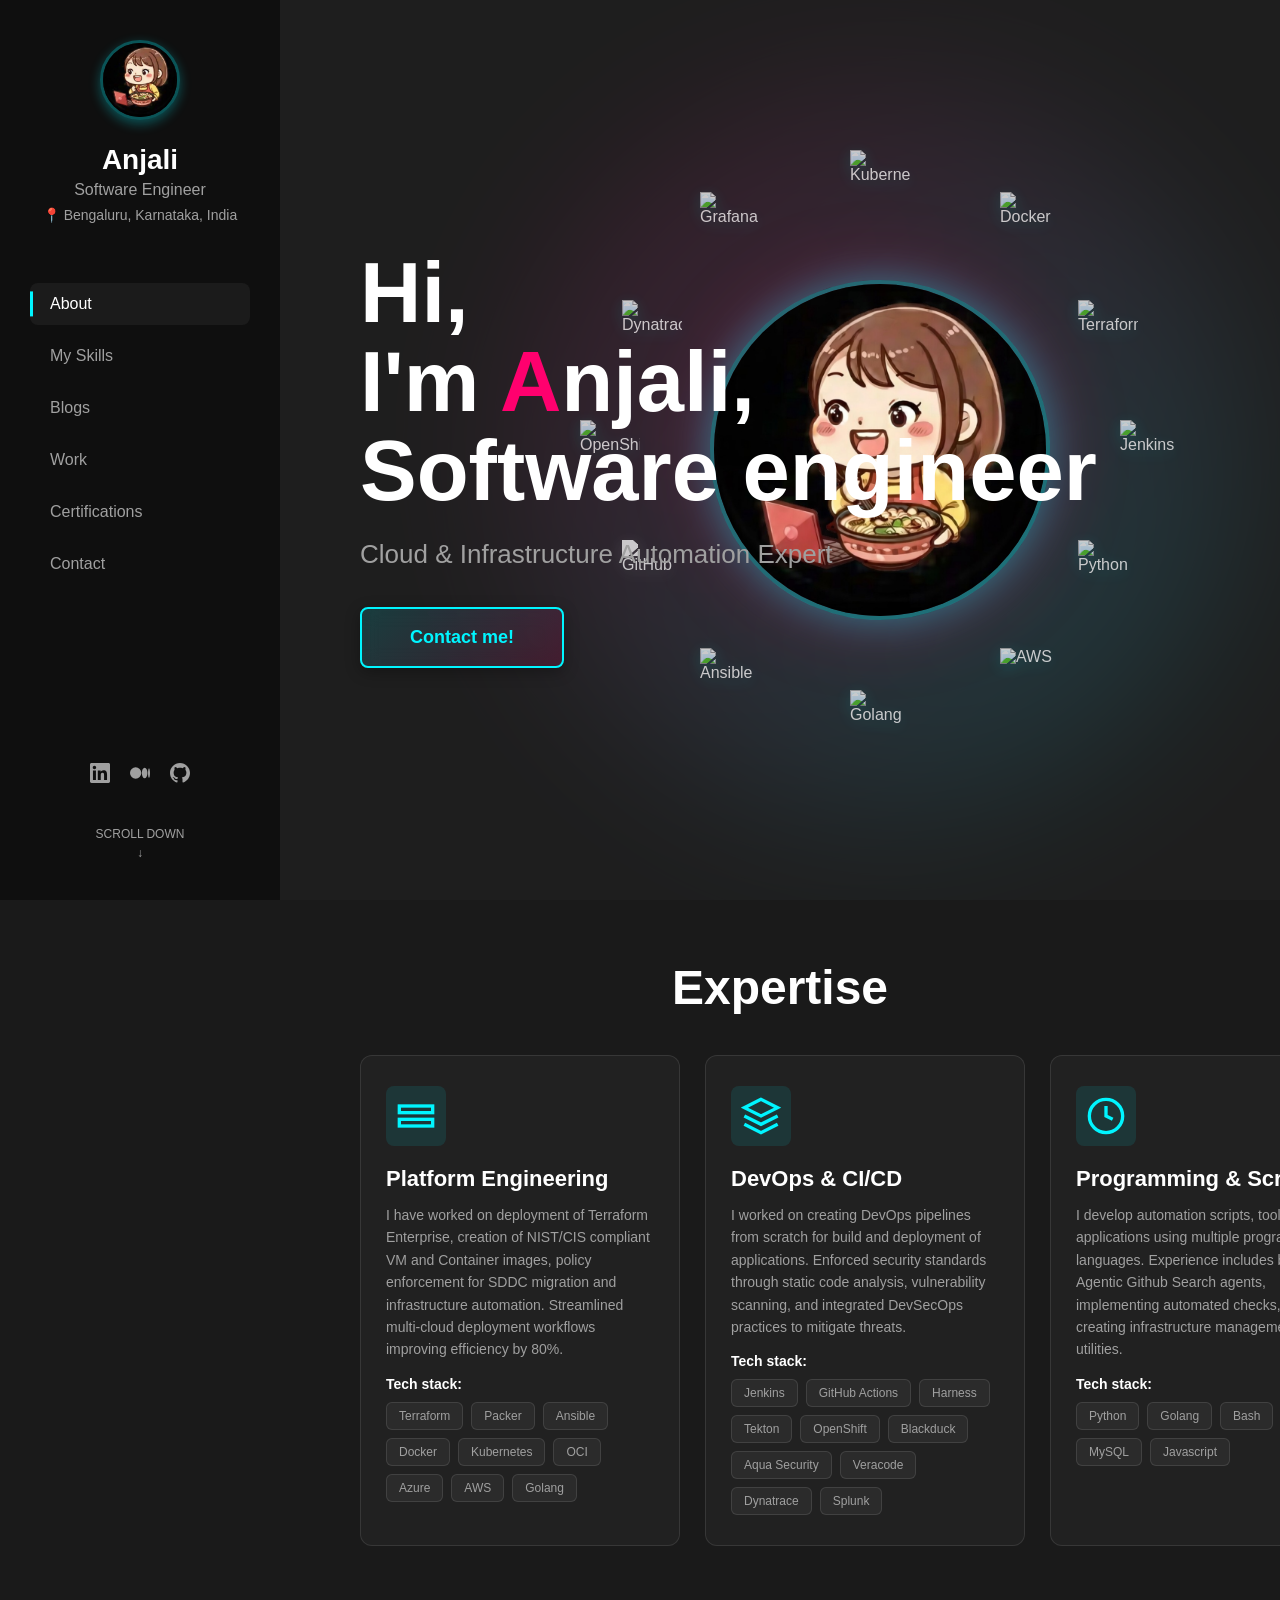
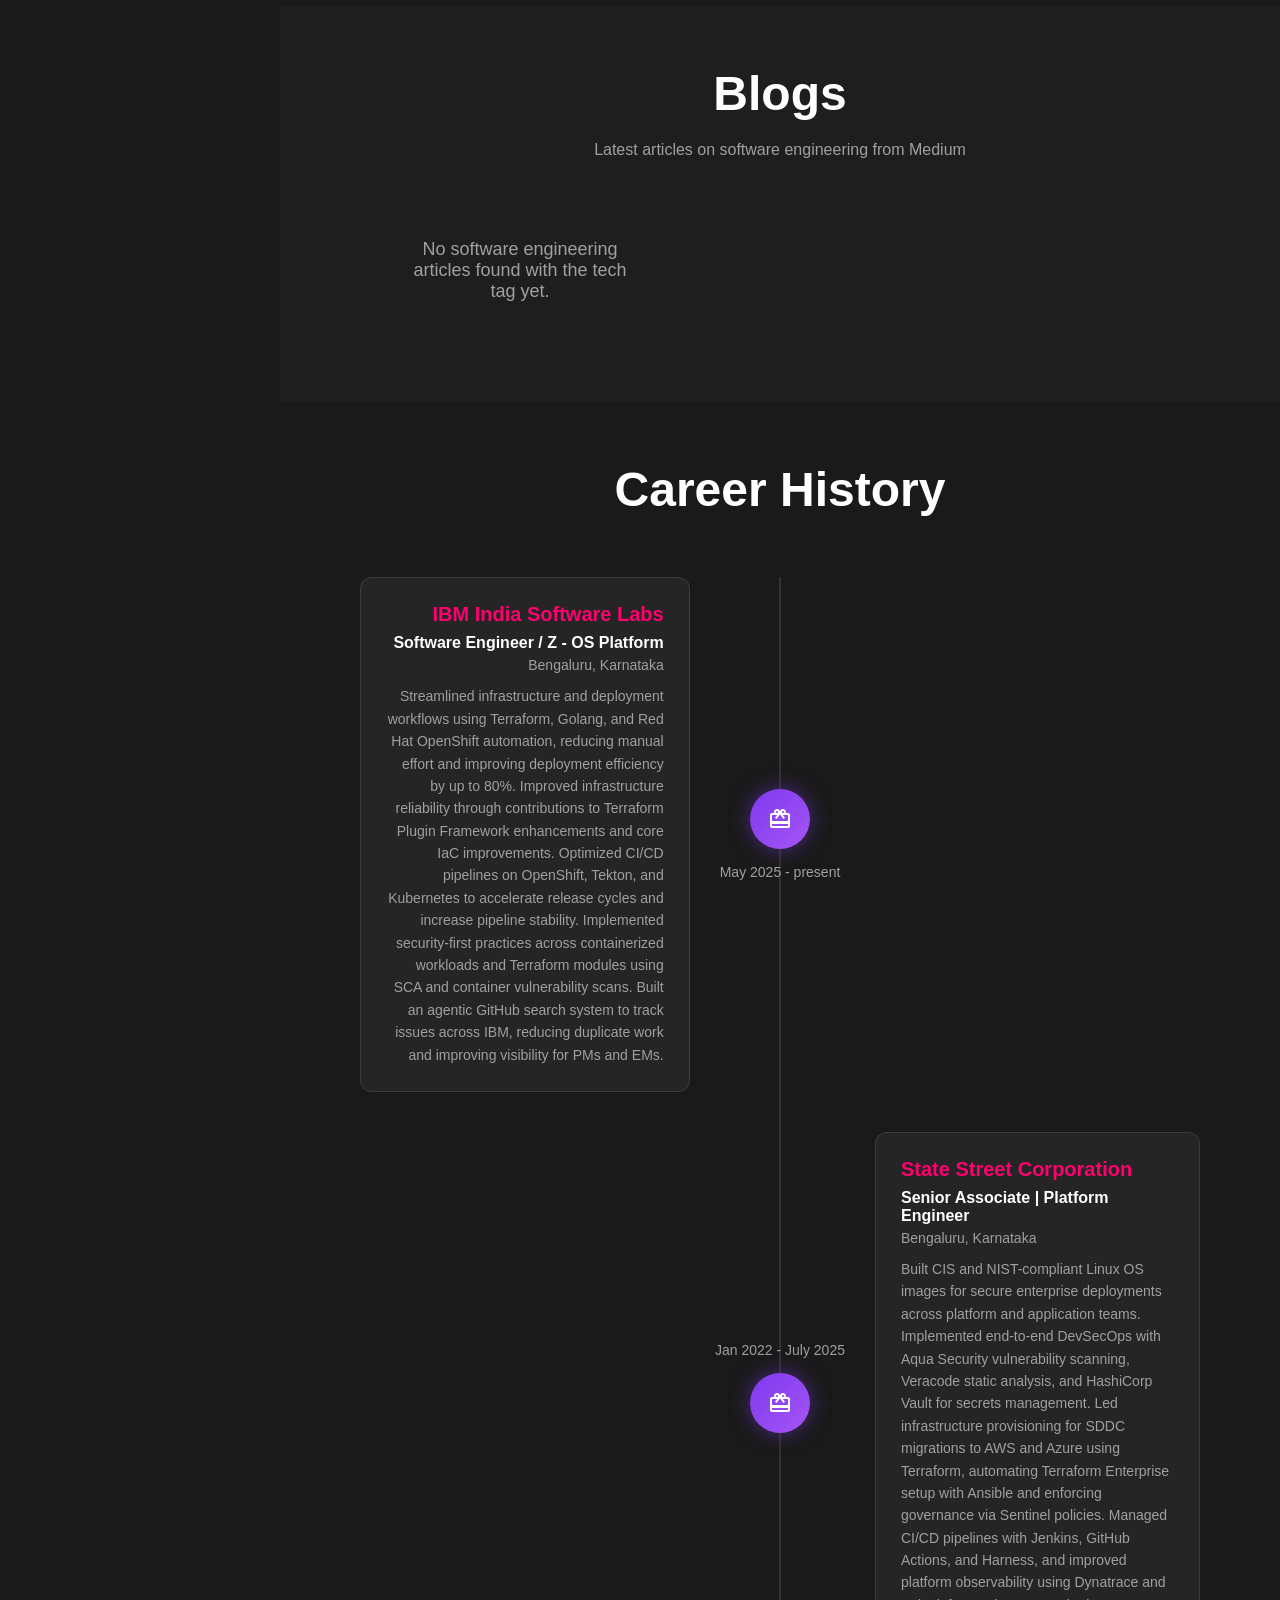
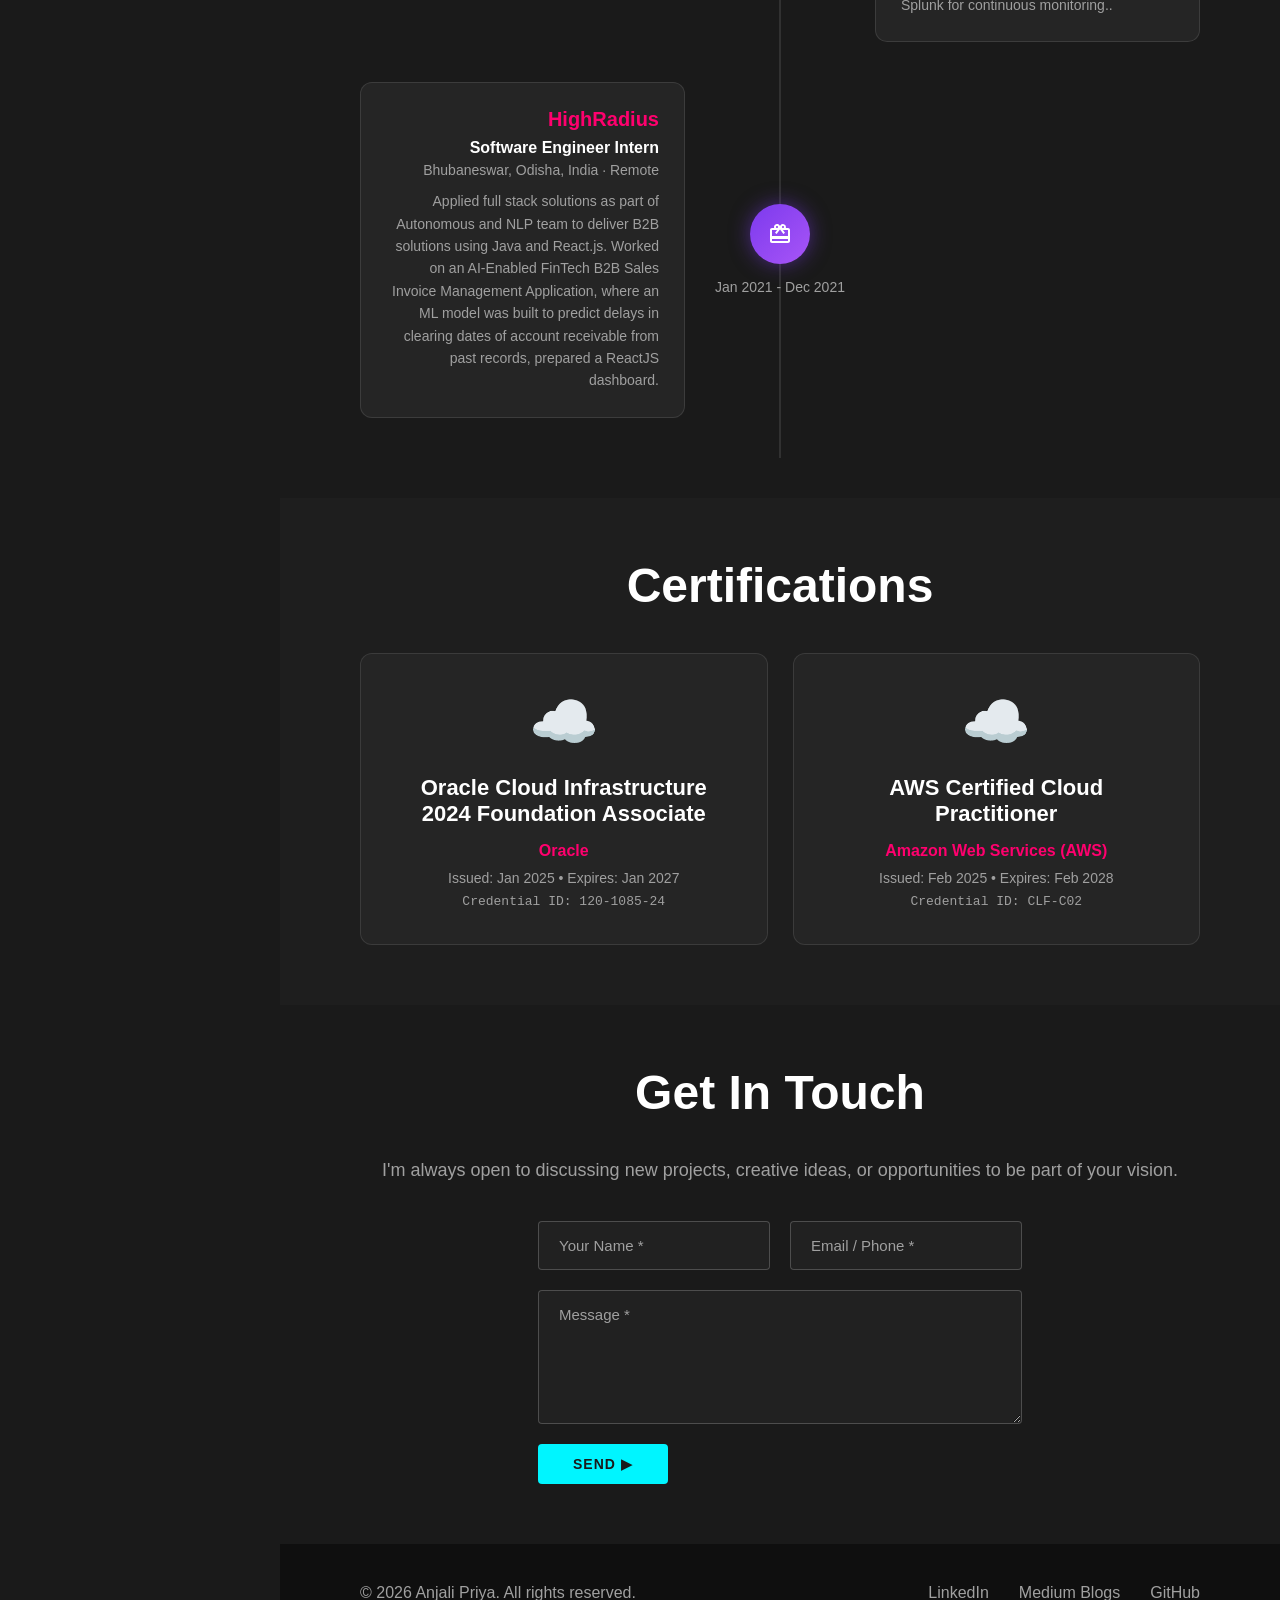
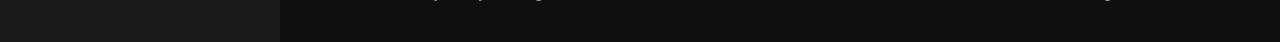
==== commit 4e54d6b8: "Updated Portfolio" ====
--- a/index.html
+++ b/index.html
@@ -5,7 +5,7 @@
     <meta name="viewport" content="width=device-width, initial-scale=1.0">
     <meta http-equiv="X-UA-Compatible" content="IE=edge">
     <meta name="description" content="Anjali Priya - Software Engineer specializing in Cloud & Infrastructure Automation, DevOps, and Platform Engineering">
-    <meta http-equiv="Content-Security-Policy" content="default-src 'self'; script-src 'self' 'unsafe-inline'; style-src 'self' 'unsafe-inline'; img-src 'self' https://raw.githubusercontent.com https://www.vectorlogo.zone data:; connect-src 'self';">
+    <meta http-equiv="Content-Security-Policy" content="default-src 'self'; script-src 'self' 'unsafe-inline'; style-src 'self' 'unsafe-inline'; img-src 'self' https: data:; font-src 'self' data:; connect-src 'self' https://api.rss2json.com; frame-ancestors 'none'; base-uri 'self'; form-action 'self';">
     <title>Anjali Priya - Software Engineer Portfolio</title>
     <link rel="stylesheet" href="styles.css">
 </head>
@@ -22,6 +22,7 @@
         <nav class="nav">
             <a href="#about" class="nav-link active">About</a>
             <a href="#skills" class="nav-link">My Skills</a>
+            <a href="#blogs" class="nav-link">Blogs</a>
             <a href="#work" class="nav-link">Work</a>
             <a href="#certifications" class="nav-link">Certifications</a>
             <a href="#contact" class="nav-link">Contact</a>
@@ -33,7 +34,7 @@
                     <path d="M20.447 20.452h-3.554v-5.569c0-1.328-.027-3.037-1.852-3.037-1.853 0-2.136 1.445-2.136 2.939v5.667H9.351V9h3.414v1.561h.046c.477-.9 1.637-1.85 3.37-1.85 3.601 0 4.267 2.37 4.267 5.455v6.286zM5.337 7.433c-1.144 0-2.063-.926-2.063-2.065 0-1.138.92-2.063 2.063-2.063 1.14 0 2.064.925 2.064 2.063 0 1.139-.925 2.065-2.064 2.065zm1.782 13.019H3.555V9h3.564v11.452zM22.225 0H1.771C.792 0 0 .774 0 1.729v20.542C0 23.227.792 24 1.771 24h20.451C23.2 24 24 23.227 24 22.271V1.729C24 .774 23.2 0 22.222 0h.003z"/>
                 </svg>
             </a>
-            <a href="https://medium.com/@anj70785/tagged/tech" target="_blank" rel="noopener noreferrer" aria-label="Medium">
+            <a href="#" id="medium-link" aria-label="Medium">
                 <svg width="20" height="20" viewBox="0 0 24 24" fill="currentColor">
                     <path d="M13.54 12a6.8 6.8 0 01-6.77 6.82A6.8 6.8 0 010 12a6.8 6.8 0 016.77-6.82A6.8 6.8 0 0113.54 12zM20.96 12c0 3.54-1.51 6.42-3.38 6.42-1.87 0-3.39-2.88-3.39-6.42s1.52-6.42 3.39-6.42 3.38 2.88 3.38 6.42M24 12c0 3.17-.53 5.75-1.19 5.75-.66 0-1.19-2.58-1.19-5.75s.53-5.75 1.19-5.75C23.47 6.25 24 8.83 24 12z"/>
                 </svg>
@@ -160,8 +161,17 @@
             </div>
         </section>
 
+        <!-- Tech Blogs Section -->
+        <section id="blogs" class="section">
+            <h2 class="section-title">Blogs</h2>
+            <p class="section-subtitle">Latest articles on software engineering from Medium</p>
+            <div id="blogs-grid" class="blogs-grid">
+                <p class="loading">Loading articles...</p>
+            </div>
+        </section>
+
         <!-- Career History Section -->
-        <section id="work" class="section career-section">
+        <section id="work" class="section">
             <h2 class="section-title">Career History</h2>
             <div class="timeline">
                 <div class="timeline-item left">
@@ -170,7 +180,7 @@
                             <h3>IBM India Software Labs</h3>
                             <p class="timeline-role">Software Engineer / Z - OS Platform</p>
                             <p class="timeline-location">Bengaluru, Karnataka</p>
-                            <p class="timeline-desc">Streamlined infrastructure and deployment workflows through Terraform, Golang and automation. Led multi-cloud integration across AWS, Azure, OCI improving deployment efficiency by 80%.</p>
+                            <p class="timeline-desc">Streamlined infrastructure and deployment workflows using Terraform, Golang, and Red Hat OpenShift automation, reducing manual effort and improving deployment efficiency by up to 80%. Improved infrastructure reliability through contributions to Terraform Plugin Framework enhancements and core IaC improvements. Optimized CI/CD pipelines on OpenShift, Tekton, and Kubernetes to accelerate release cycles and increase pipeline stability. Implemented security-first practices across containerized workloads and Terraform modules using SCA and container vulnerability scans. Built an agentic GitHub search system to track issues across IBM, reducing duplicate work and improving visibility for PMs and EMs.</p>
                         </div>
                     </div>
                     <div class="timeline-middle">
@@ -197,7 +207,7 @@
                             <h3>State Street Corporation</h3>
                             <p class="timeline-role">Senior Associate | Platform Engineer</p>
                             <p class="timeline-location">Bengaluru, Karnataka</p>
-                            <p class="timeline-desc">Developed CIS and NIST compliant Linux OS images for enterprise use. Setup vulnerability scans using Aqua Security Cloud and managed multi-cloud infrastructure using Terraform with HashiCorp Vault integration.</p>
+                            <p class="timeline-desc">Built CIS and NIST-compliant Linux OS images for secure enterprise deployments across platform and application teams. Implemented end-to-end DevSecOps with Aqua Security vulnerability scanning, Veracode static analysis, and HashiCorp Vault for secrets management. Led infrastructure provisioning for SDDC migrations to AWS and Azure using Terraform, automating Terraform Enterprise setup with Ansible and enforcing governance via Sentinel policies. Managed CI/CD pipelines with Jenkins, GitHub Actions, and Harness, and improved platform observability using Dynatrace and Splunk for continuous monitoring..</p>
                         </div>
                     </div>
                 </div>
@@ -205,10 +215,10 @@
                 <div class="timeline-item left">
                     <div class="timeline-content">
                         <div class="timeline-card">
-                            <h3>KIIT University</h3>
-                            <p class="timeline-role">Bachelor's, Computer Science</p>
-                            <p class="timeline-location">Bhubaneswar, Odisha</p>
-                            <p class="timeline-desc">August 2018 - May 2022</p>
+                            <h3>HighRadius</h3>
+                            <p class="timeline-role">Software Engineer Intern</p>
+                            <p class="timeline-location">Bhubaneswar, Odisha, India · Remote</p>
+                            <p class="timeline-desc">Applied full stack solutions as part of Autonomous and NLP team to deliver B2B solutions using Java and React.js. Worked on an AI-Enabled FinTech B2B Sales Invoice Management Application, where an ML model was built to predict delays in clearing dates of account receivable from past records, prepared a ReactJS dashboard.</p>
                         </div>
                     </div>
                     <div class="timeline-middle">
@@ -217,7 +227,7 @@
                                 <path d="M20 6h-2.18c.11-.31.18-.65.18-1a2.996 2.996 0 0 0-5.5-1.65l-.5.67-.5-.68C10.96 2.54 10.05 2 9 2 7.34 2 6 3.34 6 5c0 .35.07.69.18 1H4c-1.11 0-1.99.89-1.99 2L2 19c0 1.11.89 2 2 2h16c1.11 0 2-.89 2-2V8c0-1.11-.89-2-2-2zm-5-2c.55 0 1 .45 1 1s-.45 1-1 1-1-.45-1-1 .45-1 1-1zM9 4c.55 0 1 .45 1 1s-.45 1-1 1-1-.45-1-1 .45-1 1-1zm11 15H4v-2h16v2zm0-5H4V8h5.08L7 10.83 8.62 12 11 8.76l1-1.36 1 1.36L15.38 12 17 10.83 14.92 8H20v6z"/>
                             </svg>
                         </div>
-                        <div class="timeline-date">Aug 2018 - May 2022</div>
+                        <div class="timeline-date">Jan 2021 - Dec 2021</div>
                     </div>
                 </div>
             </div>
@@ -245,7 +255,7 @@
         </section>
 
         <!-- Contact Section -->
-        <section id="contact" class="section contact-section">
+        <section id="contact" class="section">
             <h2 class="section-title">Get In Touch</h2>
             <p class="contact-text">I'm always open to discussing new projects, creative ideas, or opportunities to be part of your vision.</p>
             
@@ -264,12 +274,24 @@
             <p>&copy; 2026 Anjali Priya. All rights reserved.</p>
             <div class="footer-links">
                 <a href="https://www.linkedin.com/in/anjalipriya24/" target="_blank" rel="noopener noreferrer">LinkedIn</a>
-                <a href="https://medium.com/@anj70785/tagged/tech" target="_blank" rel="noopener noreferrer">Medium Tech Blogs</a>
+                <a href="https://medium.com/@anjalipriya_" target="_blank" rel="noopener noreferrer">Medium Blogs</a>
                 <a href="https://github.com/AnjaliPriyaa" target="_blank" rel="noopener noreferrer">GitHub</a>
             </div>
         </footer>
     </main>
 
+    <!-- Medium Blogs Modal -->
+    <div id="blogs-modal" class="modal">
+        <div class="modal-content">
+            <span class="modal-close">&times;</span>
+            <h2>Blogs on Medium</h2>
+            <div id="tech-blogs" class="blogs-container">
+                <p class="loading">Loading articles...</p>
+            </div>
+        </div>
+    </div>
+
+    <script src="fetch.js"></script>
     <script src="script.js"></script>
 </body>
 </html>
--- a/styles.css
+++ b/styles.css
@@ -162,6 +162,7 @@
     overflow: hidden;
     min-height: 100vh;
     display: flex;
+    background: rgba(255, 255, 255, 0.02);
 }
 
 .hero-content {
@@ -181,7 +182,7 @@
 }
 
 .hero-title {
-    font-size: 115px;
+    font-size: 85px;
     line-height: 1.05;
     margin: 20px 0;
     font-weight: 700;
@@ -305,8 +306,8 @@
 
 .floating-icon {
     position: absolute;
-    width: 70px;
-    height: 70px;
+    width: 60px;
+    height: 60px;
     opacity: 0.75;
     transition: all 0.3s ease;
     filter: drop-shadow(0 4px 8px rgba(0, 245, 255, 0.2)) brightness(1.1) saturate(1.2);
@@ -321,9 +322,8 @@
 
 /* Specific icon color adjustments for dark theme */
 .icon-9 {
-    top: 50%;
-    right: 5%;
-    transform: translateY(-50%);
+    bottom: 25%;
+    left: 7%;
     animation: float 5.3s ease-in-out infinite 0.5s, orbit9 8s linear infinite;
     filter: drop-shadow(0 4px 8px rgba(0, 245, 255, 0.2)) brightness(0) invert(1) brightness(1.1);
 }
@@ -333,71 +333,72 @@
 }
 
 .icon-1 {
-    top: 5%;
+    top: 0%;
     left: 50%;
     transform: translateX(-50%);
     animation: float 6s ease-in-out infinite, orbit1 8s linear infinite;
 }
 
 .icon-2 {
-    top: 15%;
+    top: 7%;
     right: 20%;
     animation: float 5s ease-in-out infinite 1s, orbit2 8s linear infinite;
 }
 
 .icon-3 {
-    top: 32%;
-    right: 10%;
+    top: 25%;
+    right: 7%;
     animation: float 7s ease-in-out infinite 2s, orbit3 8s linear infinite;
 }
 
 .icon-4 {
-    bottom: 15%;
+    top: 50%;
+    right: 0%;
+    transform: translateY(-50%);
+    animation: float 6s ease-in-out infinite 3s, orbit4 8s linear infinite;
+}
+
+.icon-5 {
+    bottom: 25%;
+    right: 7%;
+    animation: float 5.5s ease-in-out infinite 1.5s, orbit5 8s linear infinite;
+}
+
+.icon-6 {
+    bottom: 7%;
     right: 20%;
-    animation: float 6s ease-in-out infinite 3s, orbit4 8s linear infinite;
-}
-
-.icon-5 {
-    bottom: 5%;
+    animation: float 6.5s ease-in-out infinite 2.5s, orbit6 8s linear infinite;
+}
+
+.icon-7 {
+    bottom: 0%;
     left: 50%;
     transform: translateX(-50%);
-    animation: float 5.5s ease-in-out infinite 1.5s, orbit5 8s linear infinite;
-}
-
-.icon-6 {
-    bottom: 15%;
-    left: 20%;
-    animation: float 6.5s ease-in-out infinite 2.5s, orbit6 8s linear infinite;
-}
-
-.icon-7 {
-    top: 32%;
-    left: 10%;
     animation: float 5.8s ease-in-out infinite 1.2s, orbit7 8s linear infinite;
 }
 
 .icon-8 {
-    top: 15%;
+    bottom: 7%;
     left: 20%;
     animation: float 6.2s ease-in-out infinite 1.8s, orbit8 8s linear infinite;
 }
 
 .icon-10 {
-    bottom: 32%;
-    right: 10%;
+    top: 50%;
+    left: 0%;
+    transform: translateY(-50%);
     animation: float 6.8s ease-in-out infinite 2.2s, orbit10 8s linear infinite;
 }
 
 .icon-11 {
-    bottom: 32%;
-    left: 10%;
+    top: 25%;
+    left: 7%;
     animation: float 5.6s ease-in-out infinite 1.1s, orbit11 8s linear infinite;
 }
 
 .icon-12 {
-    top: 50%;
-    left: 5%;
-    transform: translateY(-50%);
+    top: 7%;
+    left: 20%;
     animation: float 6.3s ease-in-out infinite 2.8s, orbit12 8s linear infinite;
 }
 
@@ -558,11 +559,28 @@
     color: var(--accent-cyan);
 }
 
+/* Tech Blogs Section */
+#blogs {
+    background: rgba(255, 255, 255, 0.02);
+}
+
+.section-subtitle {
+    text-align: center;
+    color: var(--text-secondary);
+    font-size: 16px;
+    margin-top: -20px;
+    margin-bottom: 40px;
+}
+
+.blogs-grid {
+    display: grid;
+    grid-template-columns: repeat(auto-fill, minmax(320px, 1fr));
+    gap: 25px;
+    max-width: 1200px;
+    margin: 0 auto;
+}
+
 /* Timeline Career History */
-.career-section {
-    background: rgba(255, 255, 255, 0.02);
-}
-
 .timeline {
     position: relative;
     max-width: 1200px;
@@ -731,11 +749,12 @@
     font-family: 'Courier New', monospace;
 }
 
+/* Certifications Section */
+#certifications {
+    background: rgba(255, 255, 255, 0.02);
+}
+
 /* Contact Section */
-.contact-section {
-    background: rgba(255, 255, 255, 0.02);
-}
-
 .contact-text {
     text-align: center;
     color: var(--text-secondary);
@@ -1040,3 +1059,130 @@
 .contact-form-new.animate-in {
     animation: fadeInUp 0.8s ease forwards;
 }
+
+/* Medium Blogs Modal */
+.modal {
+    display: none;
+    position: fixed;
+    z-index: 10000;
+    left: 0;
+    top: 0;
+    width: 100%;
+    height: 100%;
+    overflow: auto;
+    background-color: rgba(0, 0, 0, 0.9);
+    backdrop-filter: blur(10px);
+}
+
+.modal-content {
+    background: linear-gradient(135deg, var(--bg-darker) 0%, var(--bg-dark) 100%);
+    margin: 5% auto;
+    padding: 40px;
+    border: 2px solid rgba(0, 245, 255, 0.3);
+    border-radius: 20px;
+    width: 90%;
+    max-width: 900px;
+    max-height: 80vh;
+    overflow-y: auto;
+    box-shadow: 0 10px 40px rgba(0, 245, 255, 0.2);
+}
+
+.modal-content h2 {
+    color: var(--accent-cyan);
+    margin-bottom: 30px;
+    font-size: 32px;
+    text-align: center;
+}
+
+.modal-close {
+    color: var(--text-secondary);
+    float: right;
+    font-size: 40px;
+    font-weight: bold;
+    cursor: pointer;
+    transition: all 0.3s ease;
+    line-height: 1;
+    margin-top: -10px;
+}
+
+.modal-close:hover {
+    color: var(--accent-pink);
+    transform: rotate(90deg);
+}
+
+.blogs-container {
+    display: grid;
+    gap: 20px;
+    margin-top: 30px;
+}
+
+.loading,
+.no-blogs {
+    text-align: center;
+    color: var(--text-secondary);
+    padding: 40px;
+    font-size: 18px;
+}
+
+.blog-card {
+    background: rgba(255, 255, 255, 0.03);
+    border: 1px solid rgba(0, 245, 255, 0.2);
+    border-radius: 12px;
+    padding: 25px;
+    transition: all 0.3s ease;
+    cursor: pointer;
+}
+
+.blog-card:hover {
+    background: rgba(0, 245, 255, 0.05);
+    border-color: var(--accent-cyan);
+    transform: translateY(-5px);
+    box-shadow: 0 10px 30px rgba(0, 245, 255, 0.2);
+}
+
+.blog-card h3 {
+    color: var(--text-primary);
+    font-size: 20px;
+    margin-bottom: 12px;
+    line-height: 1.4;
+}
+
+.blog-date {
+    color: var(--text-secondary);
+    font-size: 14px;
+    margin-bottom: 15px;
+}
+
+.blog-link {
+    color: var(--accent-cyan);
+    text-decoration: none;
+    font-weight: 500;
+    display: inline-flex;
+    align-items: center;
+    gap: 5px;
+    transition: all 0.3s ease;
+}
+
+.blog-link:hover {
+    color: var(--accent-pink);
+    gap: 10px;
+}
+
+/* Modal scrollbar */
+.modal-content::-webkit-scrollbar {
+    width: 8px;
+}
+
+.modal-content::-webkit-scrollbar-track {
+    background: rgba(255, 255, 255, 0.05);
+    border-radius: 10px;
+}
+
+.modal-content::-webkit-scrollbar-thumb {
+    background: var(--accent-cyan);
+    border-radius: 10px;
+}
+
+.modal-content::-webkit-scrollbar-thumb:hover {
+    background: var(--accent-pink);
+}
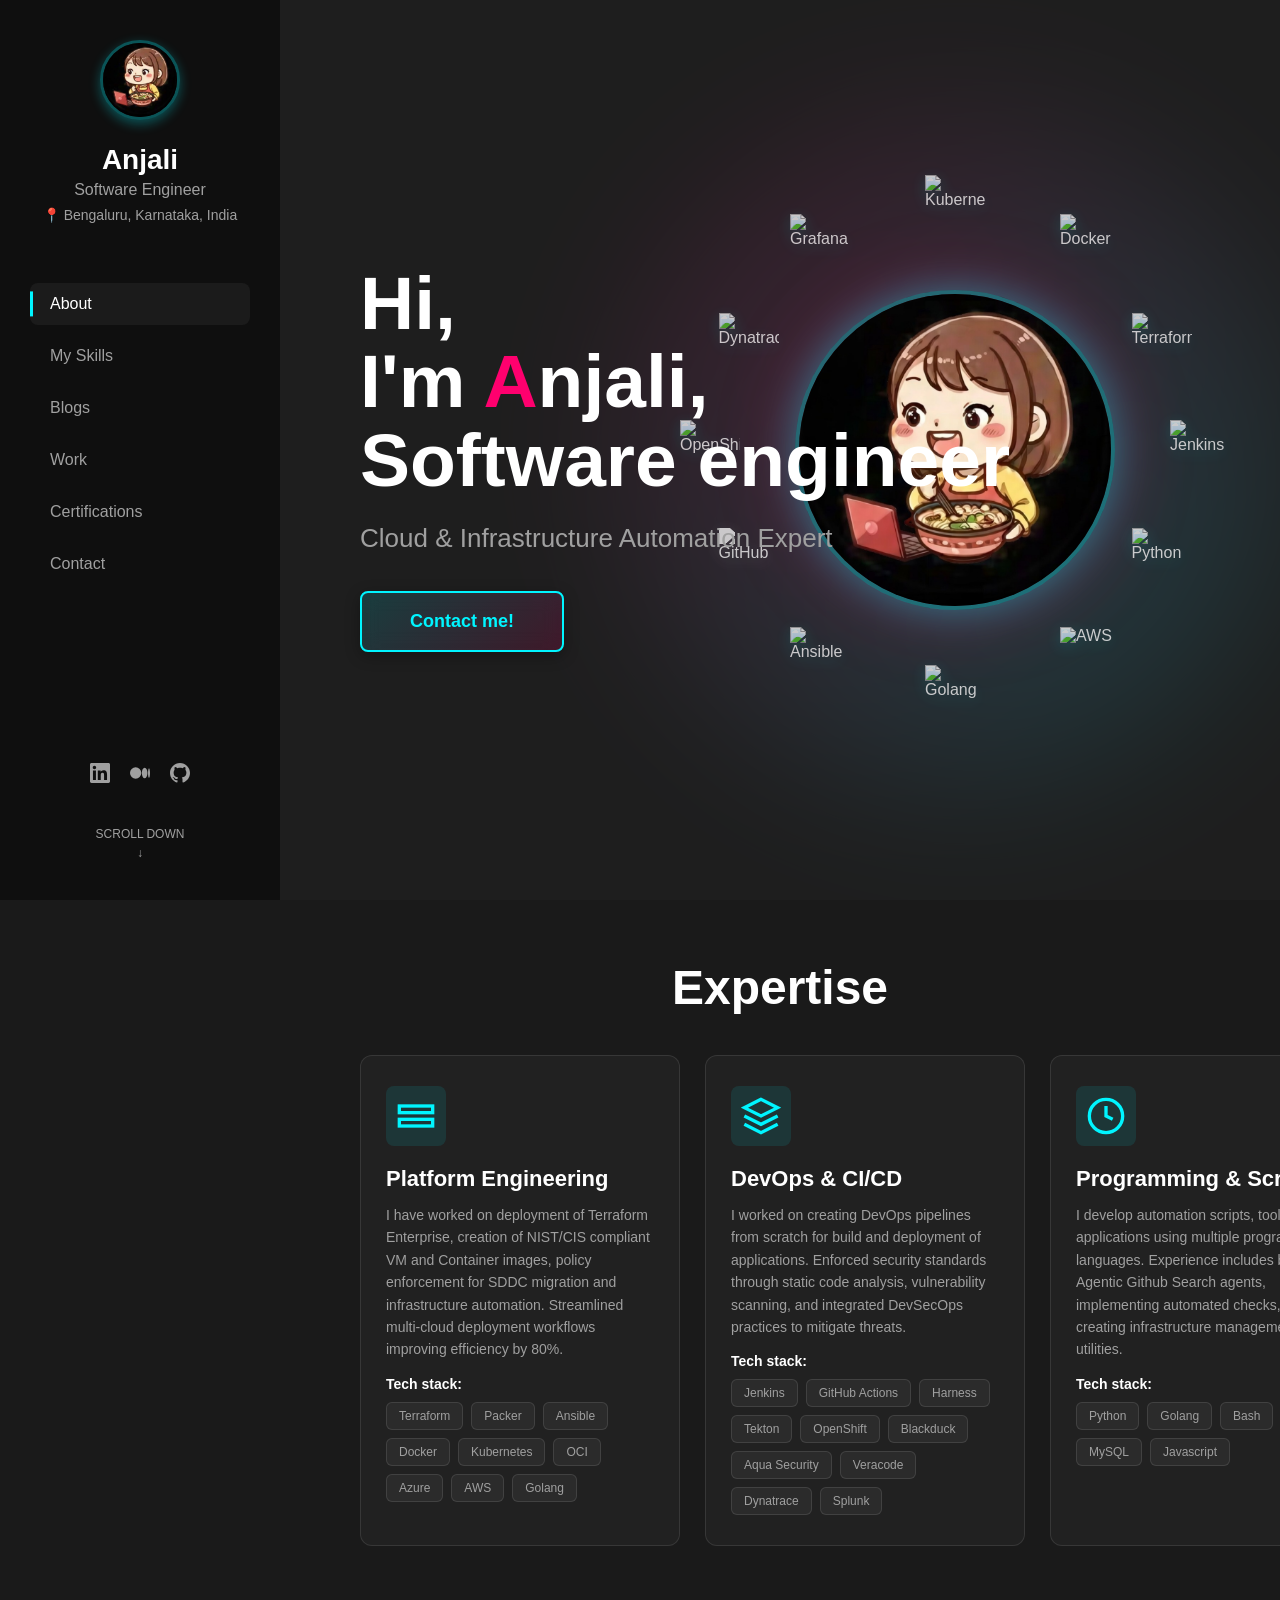
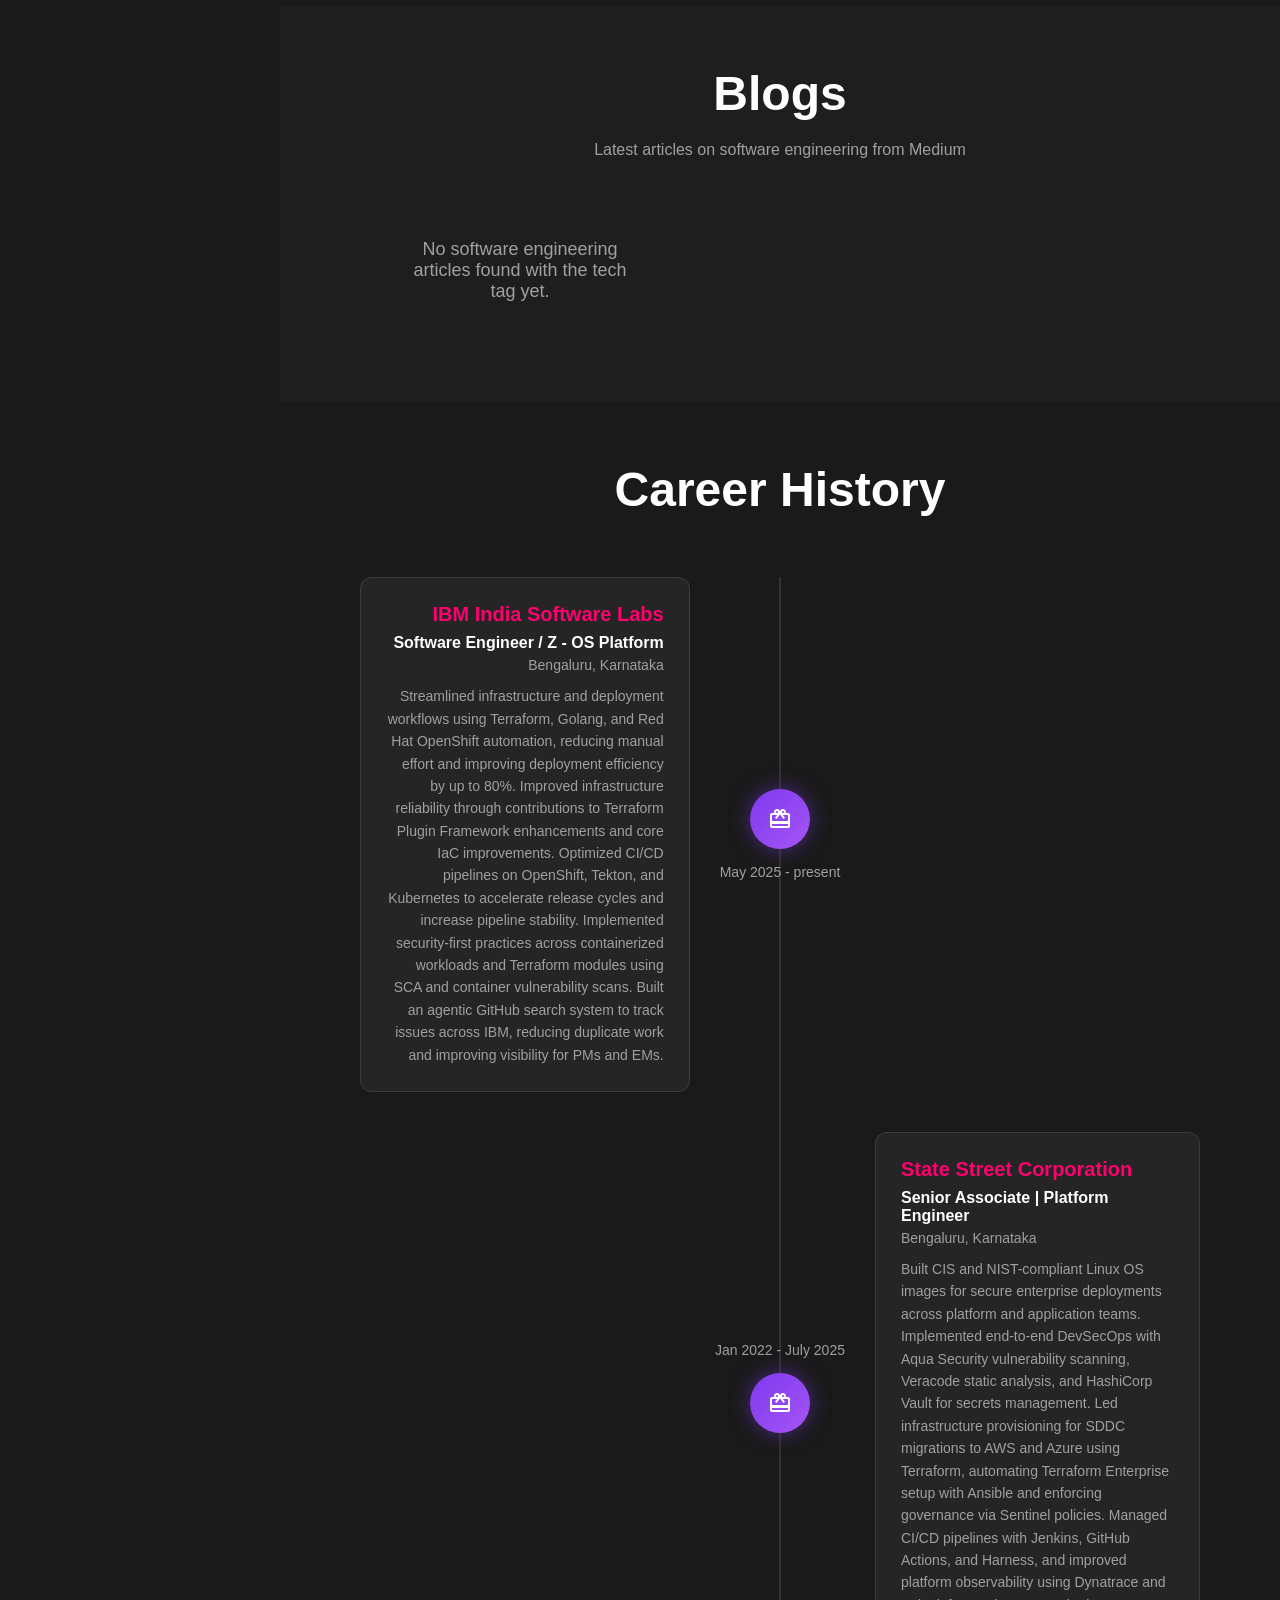
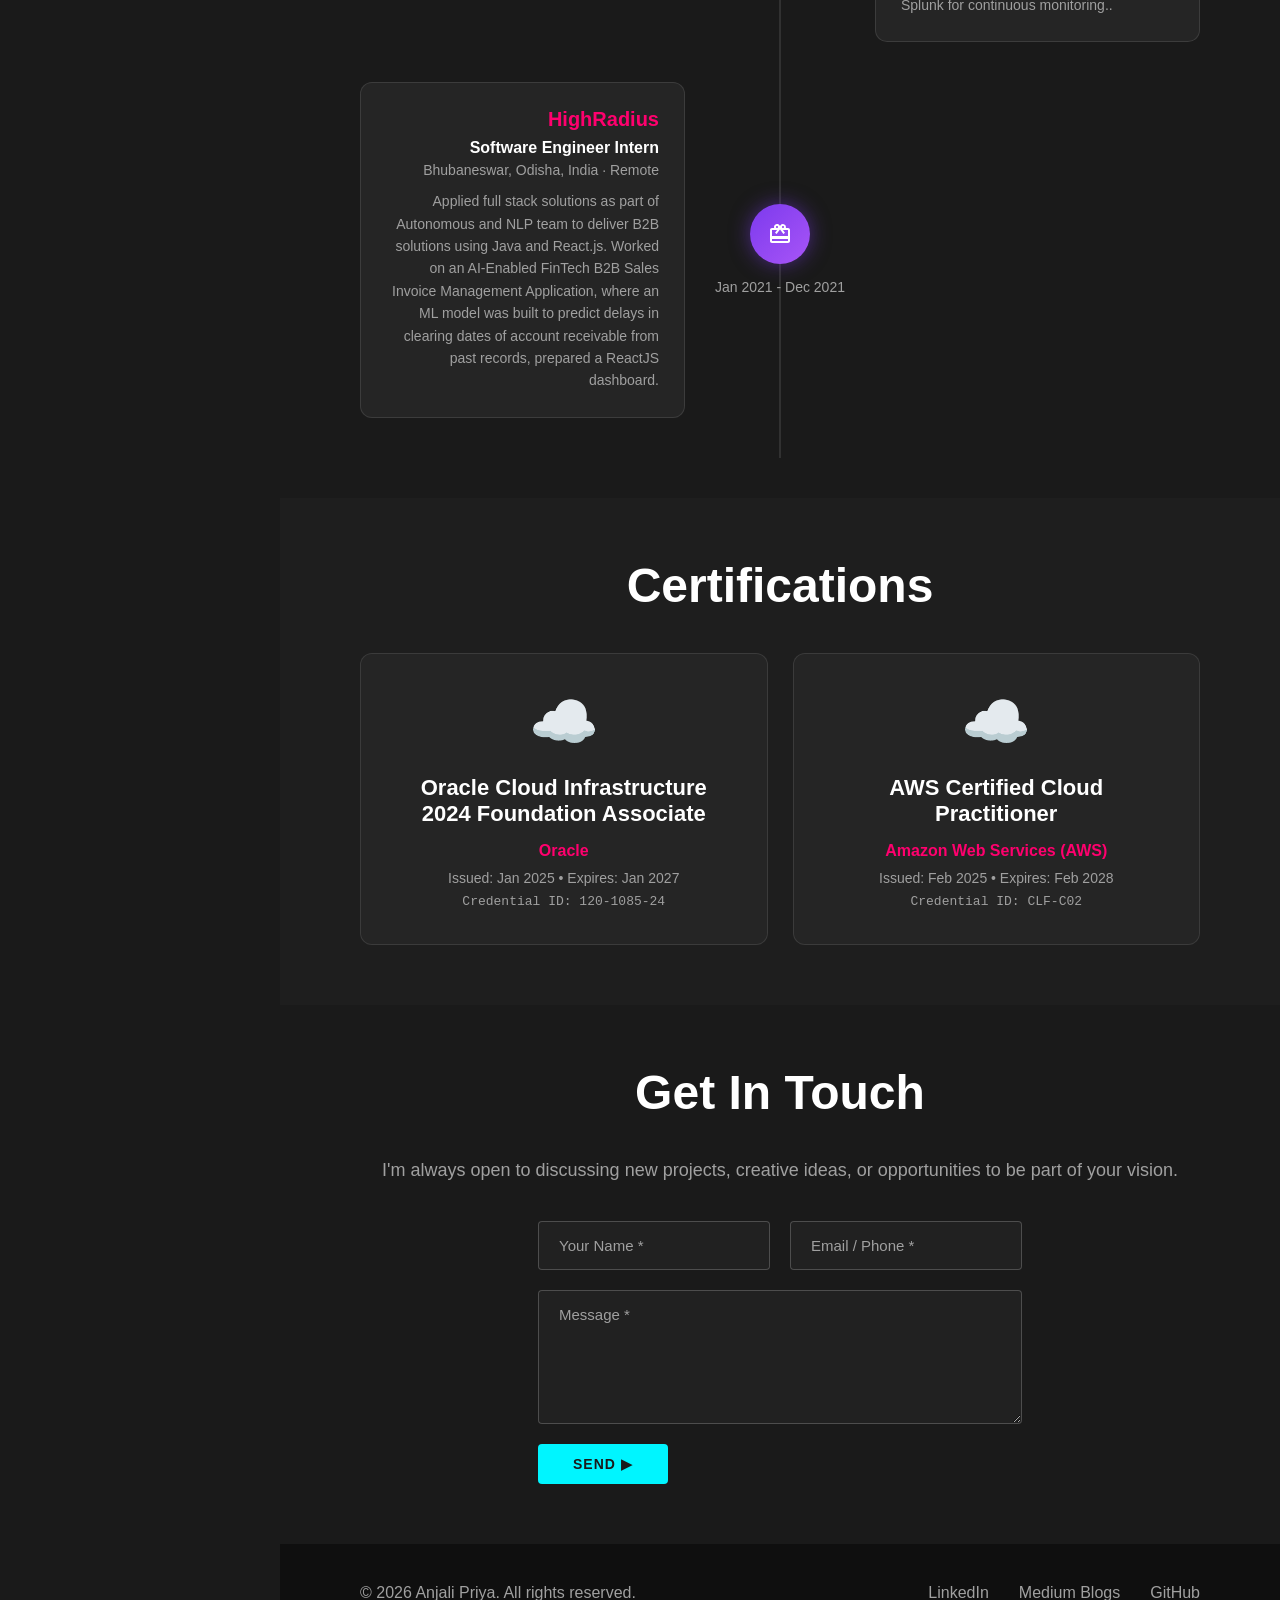
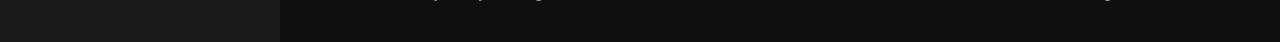
==== commit 43d6a38b: "portfolio updated" ====
--- a/index.html
+++ b/index.html
@@ -10,6 +10,13 @@
     <link rel="stylesheet" href="styles.css">
 </head>
 <body>
+    <!-- Mobile Menu Toggle -->
+    <button class="mobile-menu-toggle" aria-label="Toggle Menu">
+        <span></span>
+        <span></span>
+        <span></span>
+    </button>
+
     <!-- Sidebar -->
     <aside class="sidebar">
         <div class="logo">
--- a/styles.css
+++ b/styles.css
@@ -20,6 +20,56 @@
     color: var(--text-primary);
     display: flex;
     overflow-x: hidden;
+    position: relative;
+}
+
+/* Mobile Menu Toggle Button */
+.mobile-menu-toggle {
+    display: none;
+    position: fixed;
+    top: 20px;
+    right: 20px;
+    z-index: 1000;
+    background: rgba(0, 245, 255, 0.1);
+    border: 2px solid var(--accent-cyan);
+    border-radius: 8px;
+    width: 50px;
+    height: 50px;
+    flex-direction: column;
+    justify-content: center;
+    align-items: center;
+    gap: 6px;
+    cursor: pointer;
+    transition: all 0.3s ease;
+    padding: 0;
+}
+
+.mobile-menu-toggle:hover {
+    background: rgba(0, 245, 255, 0.2);
+    border-color: var(--accent-pink);
+}
+
+.mobile-menu-toggle span {
+    display: block;
+    width: 25px;
+    height: 3px;
+    background: var(--accent-cyan);
+    border-radius: 2px;
+    transition: all 0.3s ease;
+}
+
+.mobile-menu-toggle.active span:nth-child(1) {
+    transform: rotate(45deg) translate(8px, 8px);
+    background: var(--accent-pink);
+}
+
+.mobile-menu-toggle.active span:nth-child(2) {
+    opacity: 0;
+}
+
+.mobile-menu-toggle.active span:nth-child(3) {
+    transform: rotate(-45deg) translate(8px, -8px);
+    background: var(--accent-pink);
 }
 
 /* Sidebar */
@@ -858,62 +908,160 @@
 }
 
 /* Responsive Design */
+
+/* Large Desktops and up */
+@media (max-width: 1400px) {
+    .hero-title {
+        font-size: 75px;
+    }
+    
+    .hero-image {
+        right: 5%;
+        width: 550px;
+        height: 550px;
+    }
+    
+    .profile-pic {
+        width: 320px;
+        height: 320px;
+    }
+}
+
+/* Laptops and smaller desktops */
+@media (max-width: 1200px) {
+    .section {
+        padding: 50px 50px;
+    }
+    
+    .hero-title {
+        font-size: 65px;
+    }
+    
+    .hero-subtitle {
+        font-size: 22px;
+    }
+    
+    .hero-image {
+        width: 500px;
+        height: 500px;
+    }
+    
+    .profile-pic {
+        width: 280px;
+        height: 280px;
+    }
+    
+    .floating-icon {
+        width: 55px;
+        height: 55px;
+    }
+    
+    .expertise-grid {
+        grid-template-columns: repeat(auto-fit, minmax(280px, 1fr));
+    }
+    
+    .blogs-grid {
+        grid-template-columns: repeat(auto-fill, minmax(280px, 1fr));
+    }
+}
+
+/* Tablets and smaller laptops */
 @media (max-width: 1024px) {
     .sidebar {
+        width: 220px;
+        padding: 30px 15px;
+    }
+
+    .main-content {
+        margin-left: 220px;
+        width: calc(100% - 220px);
+    }
+
+    .section {
+        padding: 45px 40px;
+    }
+    
+    .hero {
+        padding: 60px 40px;
+    }
+
+    .hero-image {
+        width: 400px;
+        height: 400px;
+        right: 2%;
+    }
+    
+    .profile-pic {
         width: 240px;
-        padding: 30px 20px;
-    }
-
-    .main-content {
-        margin-left: 240px;
-        width: calc(100% - 240px);
-    }
-
-    .section {
-        padding: 50px 40px;
-    }
-    
-    .hero {
-        padding: 80px 60px 60px;
-    }
-
-    .hero-image {
-        width: 450px;
-        height: 450px;
-        right: 5%;
-    }
-    
-    .profile-pic {
-        width: 260px;
-        height: 260px;
+        height: 240px;
     }
     
     .floating-icon {
-        width: 60px;
-        height: 60px;
+        width: 45px;
+        height: 45px;
     }
 
     .hero-title {
-        font-size: 64px;
-    }
-}
-
+        font-size: 55px;
+        white-space: normal;
+    }
+    
+    .hero-subtitle {
+        font-size: 20px;
+    }
+    
+    .btn-primary {
+        padding: 15px 35px;
+        font-size: 16px;
+    }
+    
+    .section-title {
+        font-size: 42px;
+    }
+    
+    .logo h1 {
+        font-size: 24px;
+    }
+    
+    .expertise-card h3 {
+        font-size: 20px;
+    }
+}
+
+/* Mobile and Tablet Portrait */
 @media (max-width: 768px) {
     body {
         flex-direction: column;
     }
+    
+    .mobile-menu-toggle {
+        display: flex;
+    }
 
     .sidebar {
-        position: relative;
+        position: fixed;
+        left: -100%;
+        top: 0;
+        width: 280px;
+        height: 100vh;
+        padding: 30px 20px;
+        transition: left 0.3s ease;
+        z-index: 999;
+        box-shadow: 2px 0 10px rgba(0, 0, 0, 0.5);
+    }
+    
+    .sidebar.active {
+        left: 0;
+    }
+
+    .nav {
+        flex-direction: column;
+        gap: 10px;
+    }
+    
+    .nav-link {
         width: 100%;
-        height: auto;
-        padding: 30px 20px;
-    }
-
-    .nav {
-        flex-direction: row;
-        justify-content: center;
-        flex-wrap: wrap;
+        text-align: left;
     }
 
     .scroll-indicator {
@@ -926,45 +1074,89 @@
     }
 
     .section {
-        padding: 40px 30px;
+        padding: 50px 25px;
         min-height: auto;
     }
     
     .hero {
-        padding: 60px 30px 40px;
+        padding: 80px 25px 50px;
+        min-height: 80vh;
     }
 
     .hero-image {
         display: none;
     }
+    
+    .hero-content {
+        max-width: 100%;
+    }
 
     .hero-title {
         font-size: 48px;
+        line-height: 1.15;
+    }
+    
+    .hero-subtitle {
+        font-size: 18px;
+        margin: 15px 0 30px;
+    }
+    
+    .btn-primary {
+        padding: 14px 32px;
+        font-size: 16px;
     }
 
     .section-title {
         font-size: 36px;
+        margin-bottom: 35px;
+    }
+    
+    .section-subtitle {
+        font-size: 15px;
         margin-bottom: 30px;
     }
 
     .expertise-grid,
     .certifications-grid {
         grid-template-columns: 1fr;
+        gap: 20px;
+    }
+    
+    .expertise-card,
+    .cert-card {
+        padding: 25px 20px;
+    }
+    
+    .blogs-grid {
+        grid-template-columns: 1fr;
     }
     
     /* Mobile Contact Form */
     .form-row {
         grid-template-columns: 1fr;
+        gap: 15px;
+    }
+    
+    .contact-text {
+        font-size: 16px;
+        margin-bottom: 35px;
+    }
+    
+    .contact-form-new input,
+    .contact-form-new textarea {
+        padding: 12px 16px;
+        font-size: 14px;
     }
     
     /* Mobile Timeline */
     .timeline::before {
-        left: 30px;
+        left: 25px;
     }
     
     .timeline-item {
         grid-template-columns: auto 1fr;
         gap: 20px;
+        margin-bottom: 30px;
     }
     
     .timeline-item.left .timeline-content,
@@ -990,14 +1182,160 @@
     
     .timeline-date {
         writing-mode: vertical-lr;
-        font-size: 12px;
+        font-size: 11px;
+    }
+    
+    .timeline-card {
+        padding: 20px;
+    }
+    
+    .timeline-card h3 {
+        font-size: 18px;
+    }
+    
+    .timeline-role {
+        font-size: 15px;
+    }
+    
+    .timeline-location,
+    .timeline-desc {
+        font-size: 13px;
     }
 
     .footer {
         flex-direction: column;
         gap: 20px;
         text-align: center;
-        padding: 40px 30px;
+        padding: 40px 25px;
+    }
+    
+    .footer-links {
+        gap: 20px;
+    }
+    
+    /* Modal adjustments */
+    .modal-content {
+        width: 95%;
+        padding: 30px 20px;
+        margin: 10% auto;
+    }
+    
+    .modal-content h2 {
+        font-size: 26px;
+    }
+    
+    .blog-card {
+        padding: 20px;
+    }
+    
+    .blog-card h3 {
+        font-size: 18px;
+    }
+}
+
+/* Small Mobile Phones */
+@media (max-width: 480px) {
+    .hero {
+        padding: 70px 20px 40px;
+    }
+    
+    .hero-title {
+        font-size: 40px;
+    }
+    
+    .hero-subtitle {
+        font-size: 16px;
+    }
+    
+    .btn-primary {
+        padding: 12px 28px;
+        font-size: 15px;
+        width: 100%;
+        text-align: center;
+    }
+    
+    .section {
+        padding: 40px 20px;
+    }
+    
+    .section-title {
+        font-size: 30px;
+        margin-bottom: 30px;
+    }
+    
+    .logo-icon {
+        width: 70px;
+        height: 70px;
+    }
+    
+    .logo h1 {
+        font-size: 22px;
+    }
+    
+    .subtitle {
+        font-size: 14px;
+    }
+    
+    .expertise-card h3,
+    .cert-card h3 {
+        font-size: 18px;
+    }
+    
+    .expertise-card > p,
+    .timeline-desc {
+        font-size: 13px;
+    }
+    
+    .tech-tags {
+        gap: 6px;
+    }
+    
+    .tech-tag {
+        padding: 5px 10px;
+        font-size: 11px;
+    }
+    
+    .cert-logo {
+        font-size: 48px;
+    }
+    
+    .timeline-card {
+        padding: 18px;
+    }
+    
+    .timeline-icon {
+        width: 45px;
+        height: 45px;
+    }
+    
+    .modal-content {
+        padding: 25px 15px;
+    }
+    
+    .modal-content h2 {
+        font-size: 22px;
+    }
+}
+
+/* Very Small Phones */
+@media (max-width: 360px) {
+    .hero-title {
+        font-size: 36px;
+    }
+    
+    .section-title {
+        font-size: 28px;
+    }
+    
+    .mobile-menu-toggle {
+        width: 45px;
+        height: 45px;
+        top: 15px;
+        right: 15px;
+    }
+    
+    .mobile-menu-toggle span {
+        width: 22px;
     }
 }
 
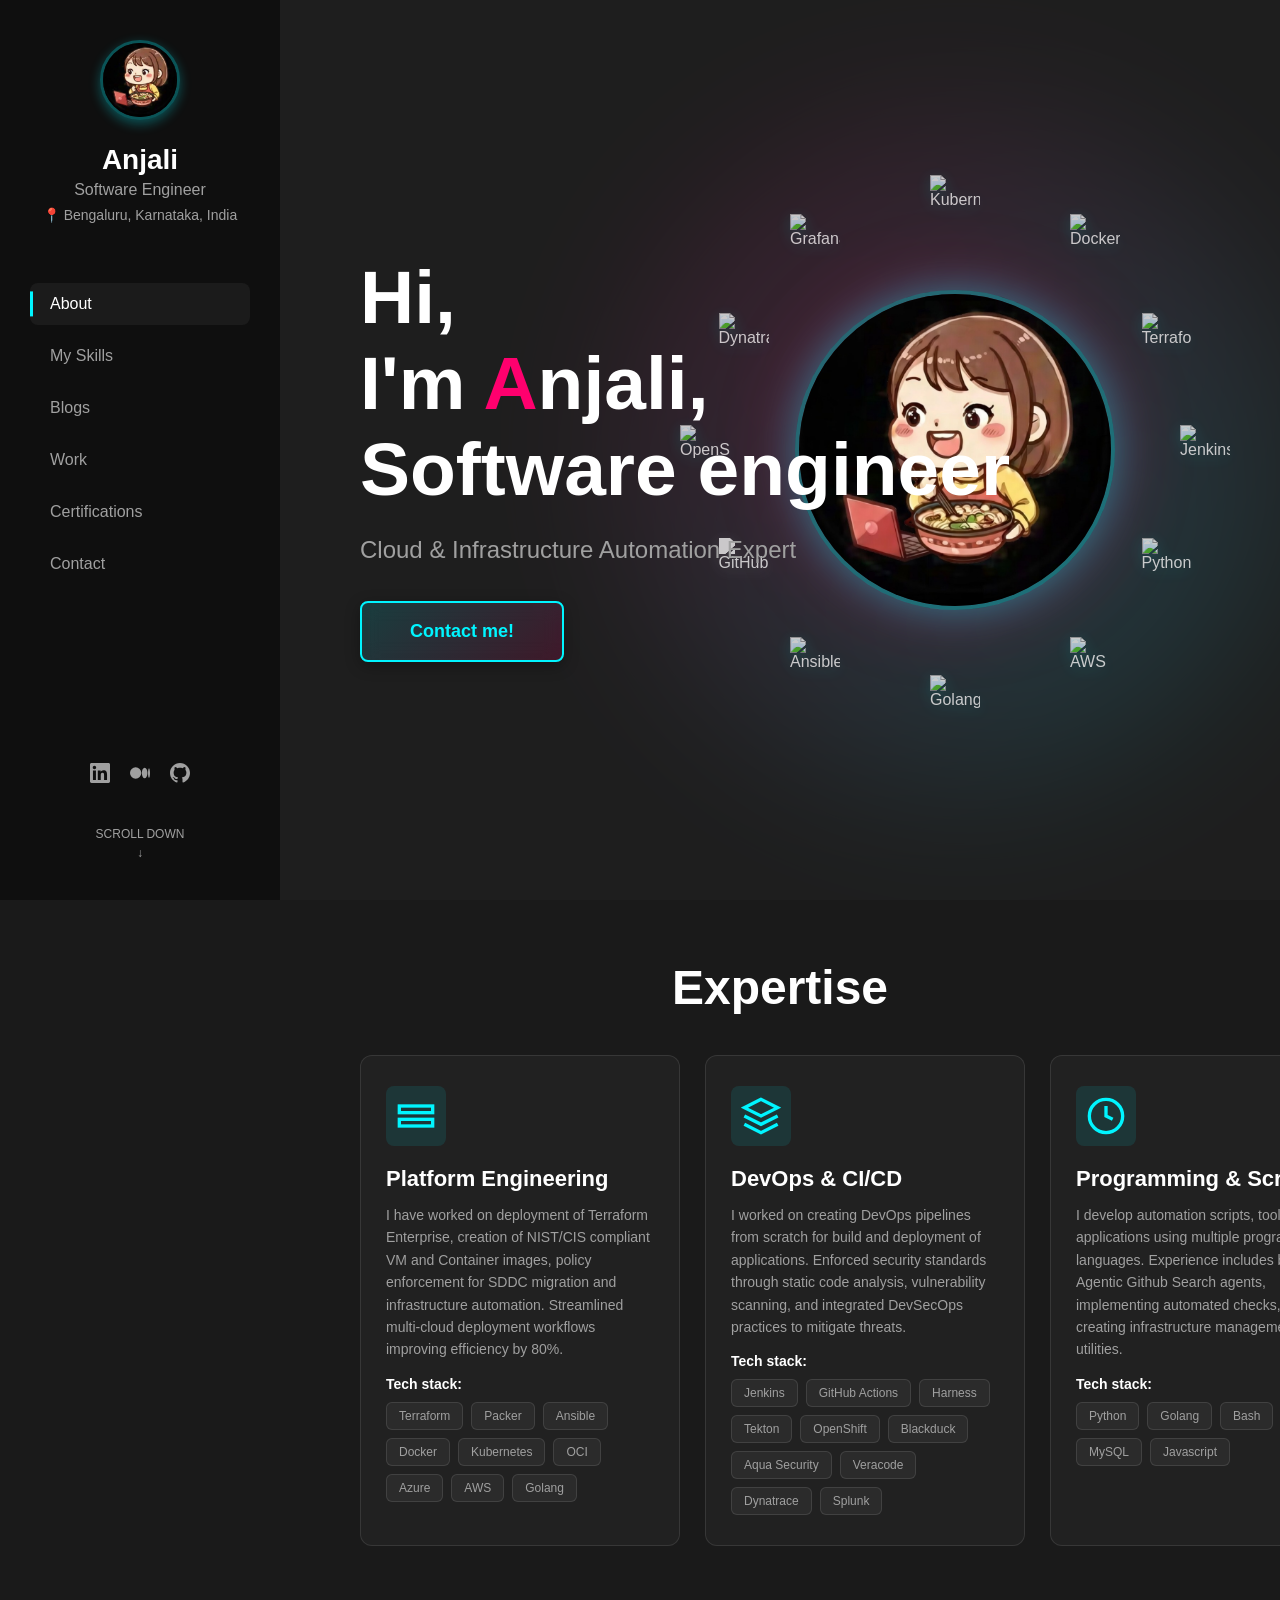
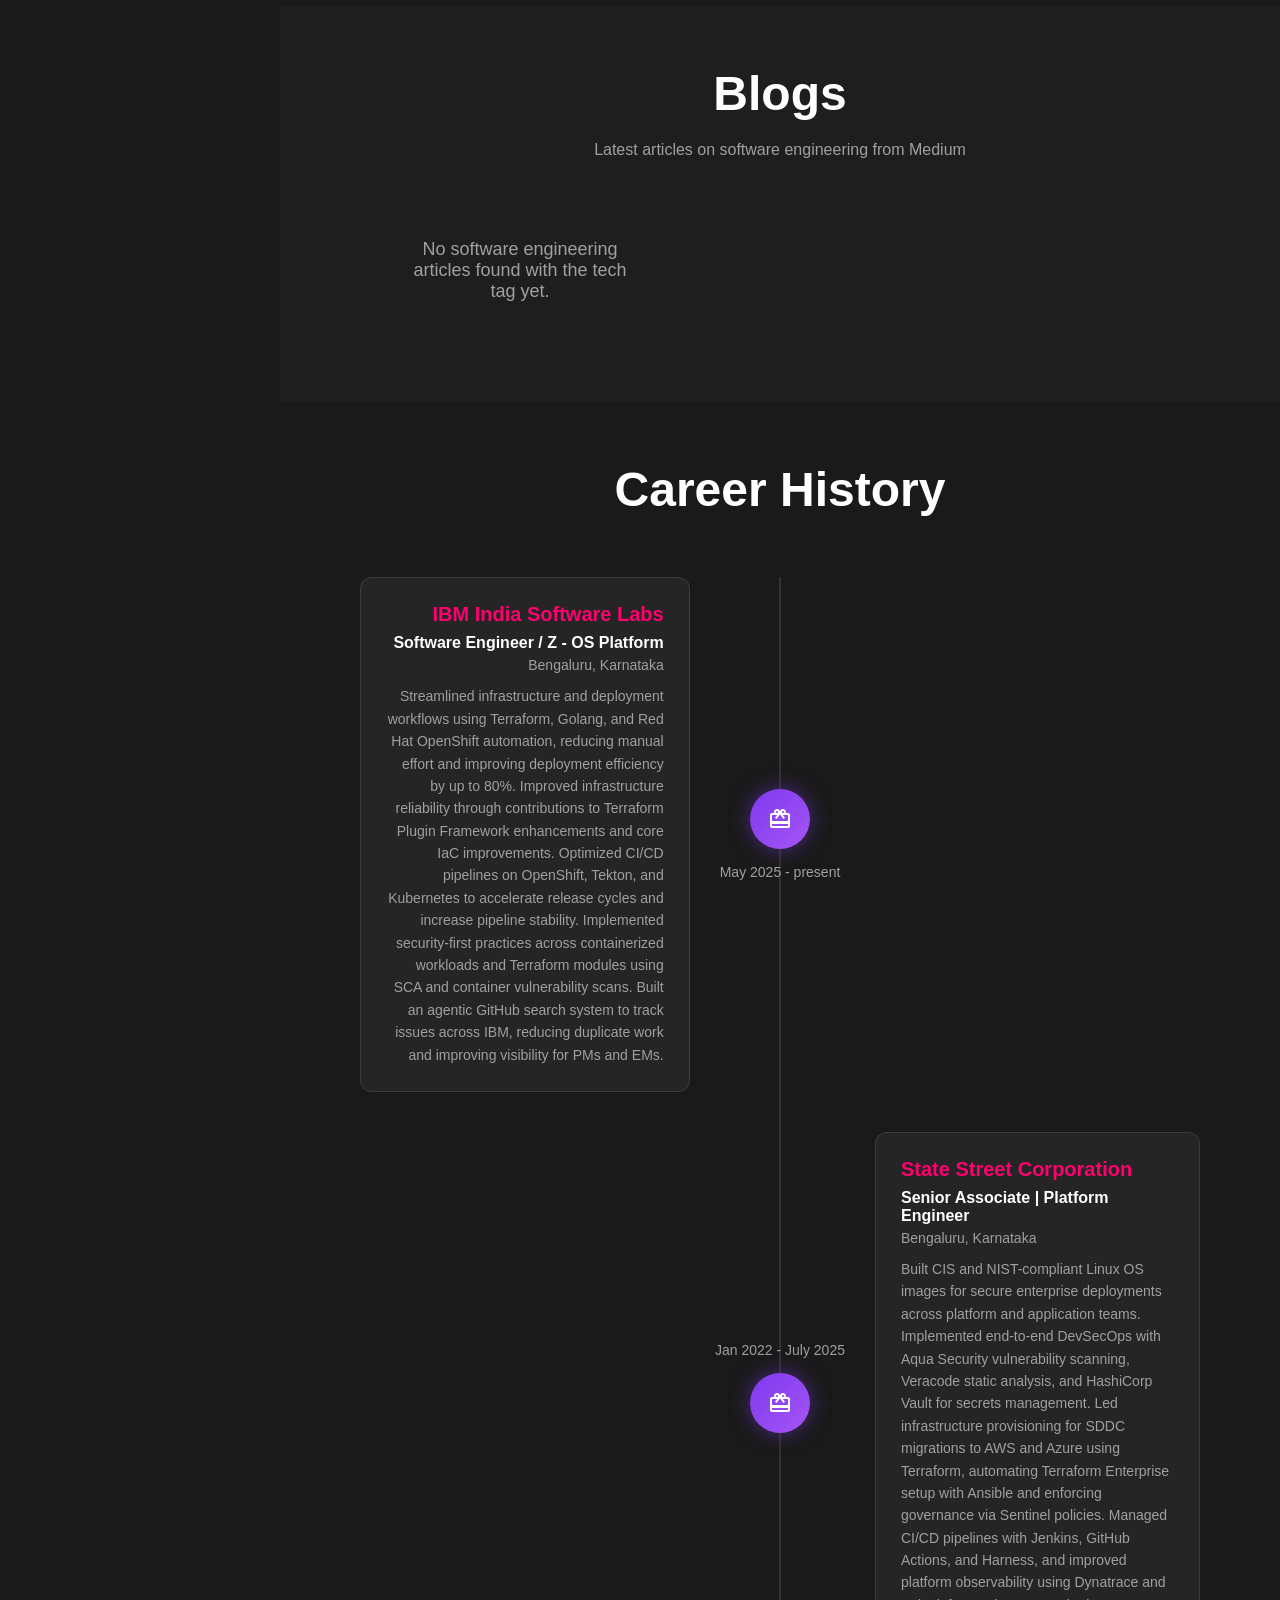
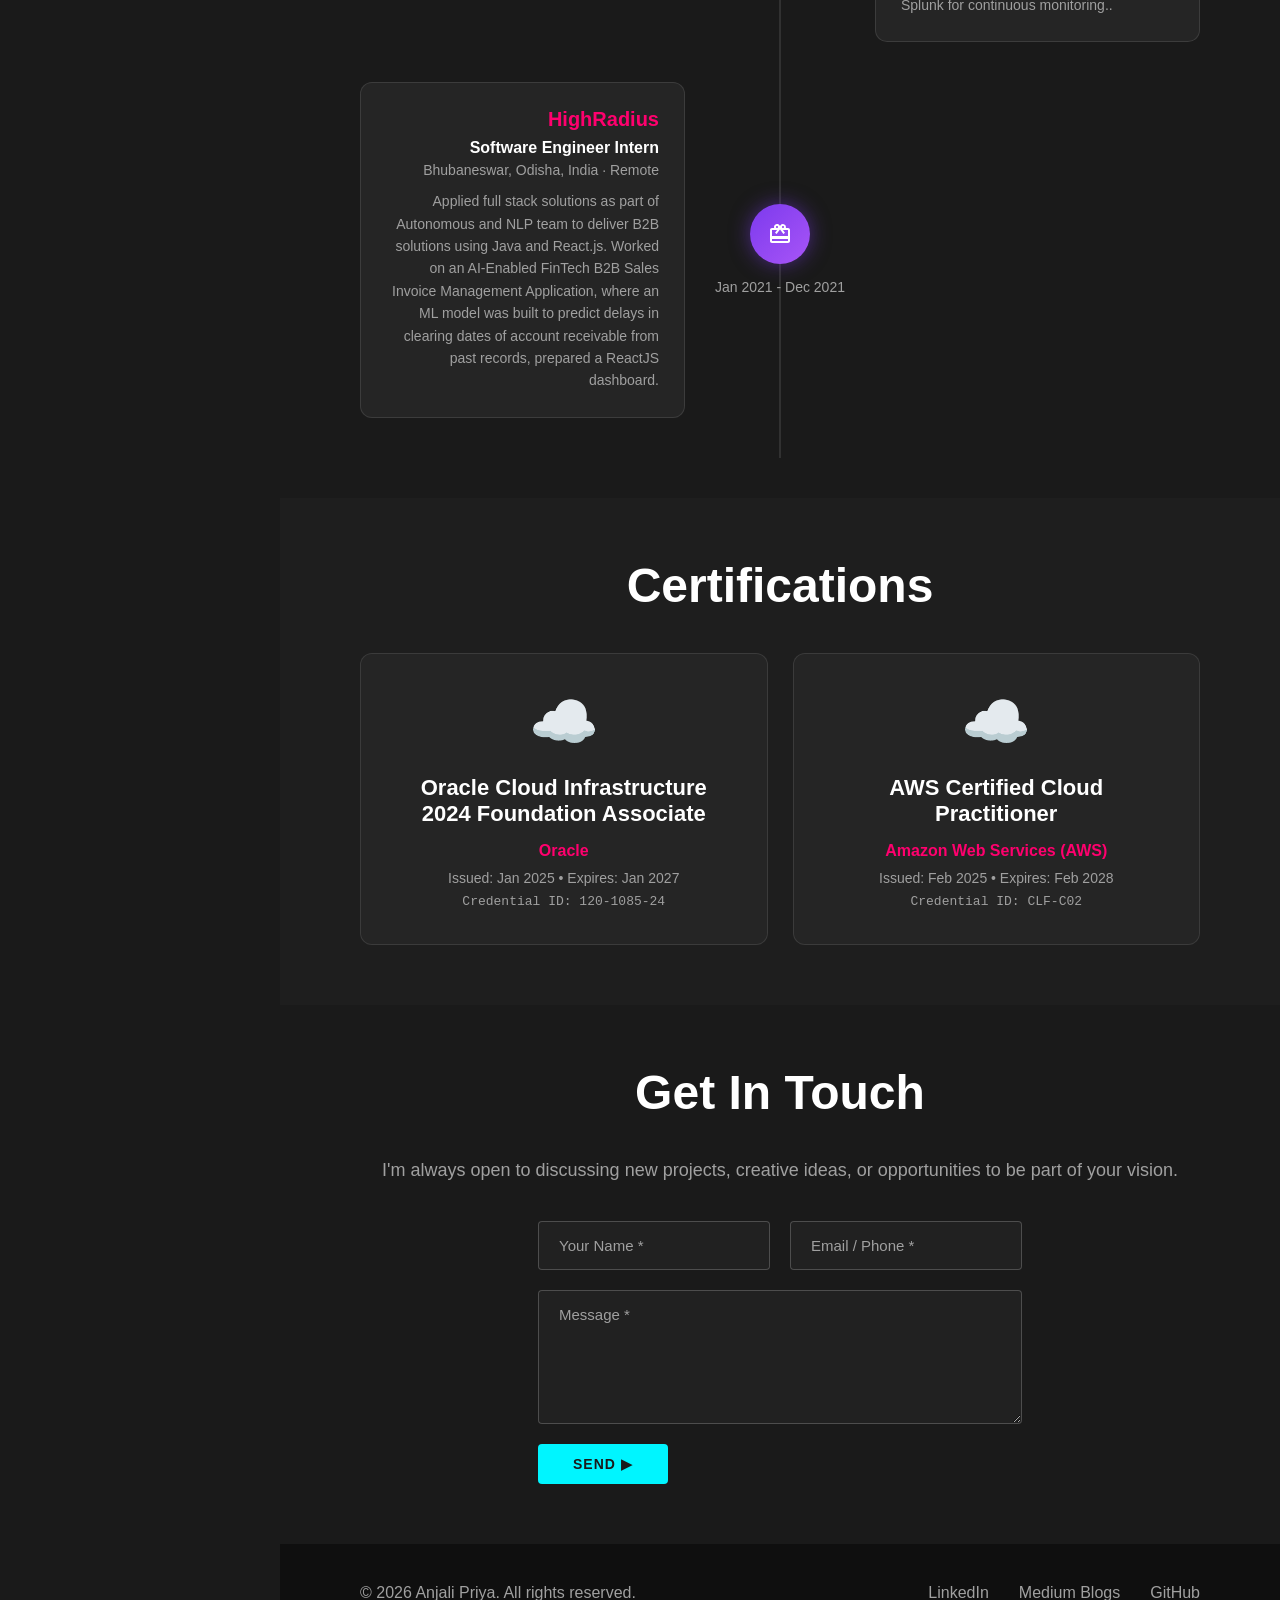
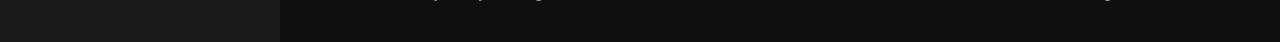
==== commit 6e2ef602: "portfolio updated" ====
--- a/index.html
+++ b/index.html
@@ -67,7 +67,7 @@
                 <h1 class="hero-title">
                     Hi,<br>
                     I'm <span class="highlight">A</span>njali,<br>
-                    Software engineer
+                    <span class="nowrap">Software engineer</span>
                 </h1>
                 <p class="hero-subtitle">Cloud & Infrastructure Automation Expert</p>
                 <a href="#contact" class="btn-primary">Contact me!</a>
--- a/styles.css
+++ b/styles.css
@@ -216,11 +216,12 @@
 }
 
 .hero-content {
-    max-width: 900px;
+    max-width: 620px;
     position: relative;
     z-index: 2;
     margin-left: 0;
     padding-left: 0;
+    padding-right: 40px;
 }
 
 .greeting {
@@ -232,10 +233,13 @@
 }
 
 .hero-title {
-    font-size: 85px;
-    line-height: 1.05;
+    font-size: 68px;
+    line-height: 1.15;
     margin: 20px 0;
     font-weight: 700;
+}
+
+.hero-title .nowrap {
     white-space: nowrap;
 }
 
@@ -245,9 +249,10 @@
 
 .hero-subtitle {
     color: var(--text-secondary);
-    font-size: 26px;
+    font-size: 24px;
     margin: 20px 0 35px;
     line-height: 1.4;
+    max-width: 500px;
 }
 
 .btn-primary {
@@ -294,11 +299,11 @@
 /* Hero Image Area */
 .hero-image {
     position: absolute;
-    right: 10%;
+    right: 3%;
     top: 50%;
     transform: translateY(-50%);
-    width: 600px;
-    height: 600px;
+    width: 520px;
+    height: 520px;
     display: flex;
     align-items: center;
     justify-content: center;
@@ -318,8 +323,8 @@
 
 .profile-pic {
     position: relative;
-    width: 340px;
-    height: 340px;
+    width: 300px;
+    height: 300px;
     border-radius: 50%;
     object-fit: cover;
     border: 4px solid rgba(0, 245, 255, 0.3);
@@ -356,8 +361,8 @@
 
 .floating-icon {
     position: absolute;
-    width: 60px;
-    height: 60px;
+    width: 50px;
+    height: 50px;
     opacity: 0.75;
     transition: all 0.3s ease;
     filter: drop-shadow(0 4px 8px rgba(0, 245, 255, 0.2)) brightness(1.1) saturate(1.2);
@@ -1002,12 +1007,15 @@
     }
 
     .hero-title {
-        font-size: 55px;
-        white-space: normal;
+        font-size: 52px;
+    }
+    
+    .hero-content {
+        max-width: 500px;
     }
     
     .hero-subtitle {
-        font-size: 20px;
+        font-size: 18px;
     }
     
     .btn-primary {
@@ -1089,11 +1097,16 @@
     
     .hero-content {
         max-width: 100%;
+        padding-right: 0;
     }
 
     .hero-title {
         font-size: 48px;
         line-height: 1.15;
+    }
+    
+    .hero-title .nowrap {
+        white-space: normal;
     }
     
     .hero-subtitle {
@@ -1241,6 +1254,10 @@
     
     .hero-title {
         font-size: 40px;
+    }
+    
+    .hero-title .nowrap {
+        white-space: normal;
     }
     
     .hero-subtitle {
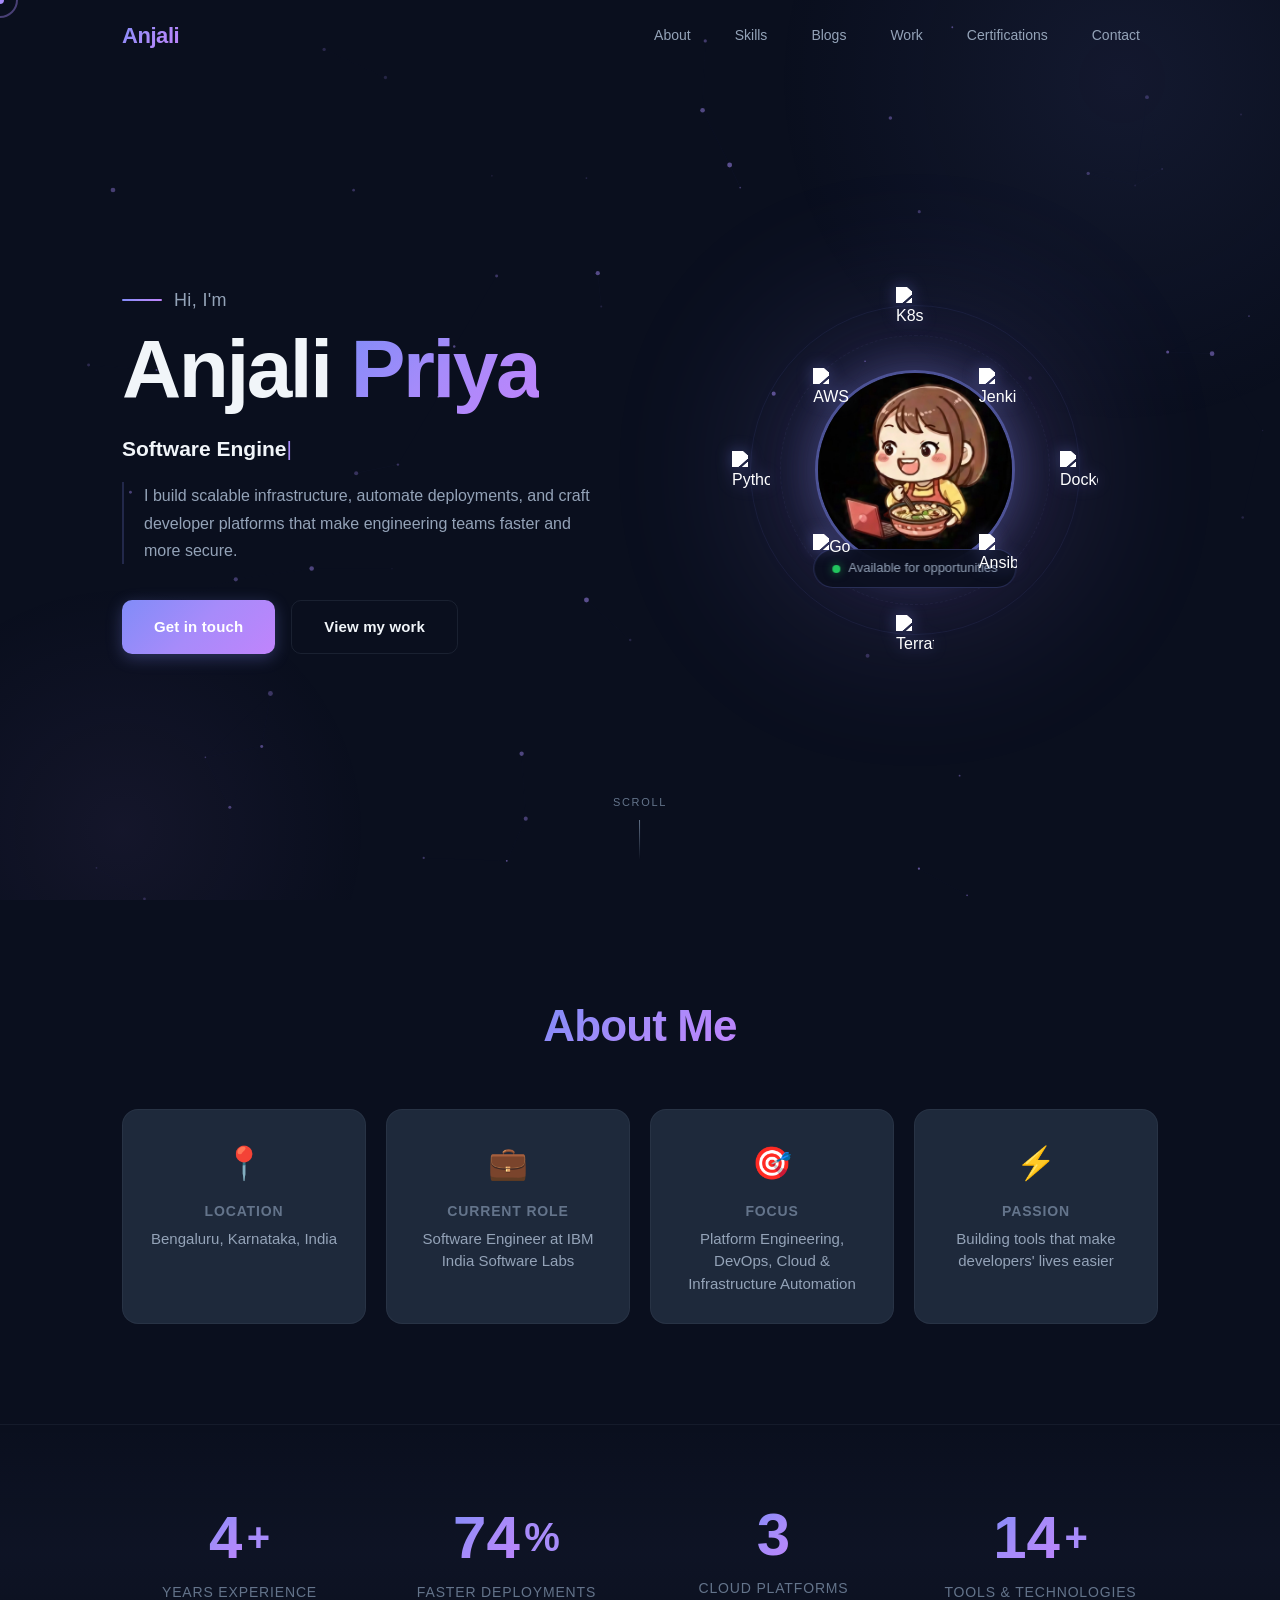
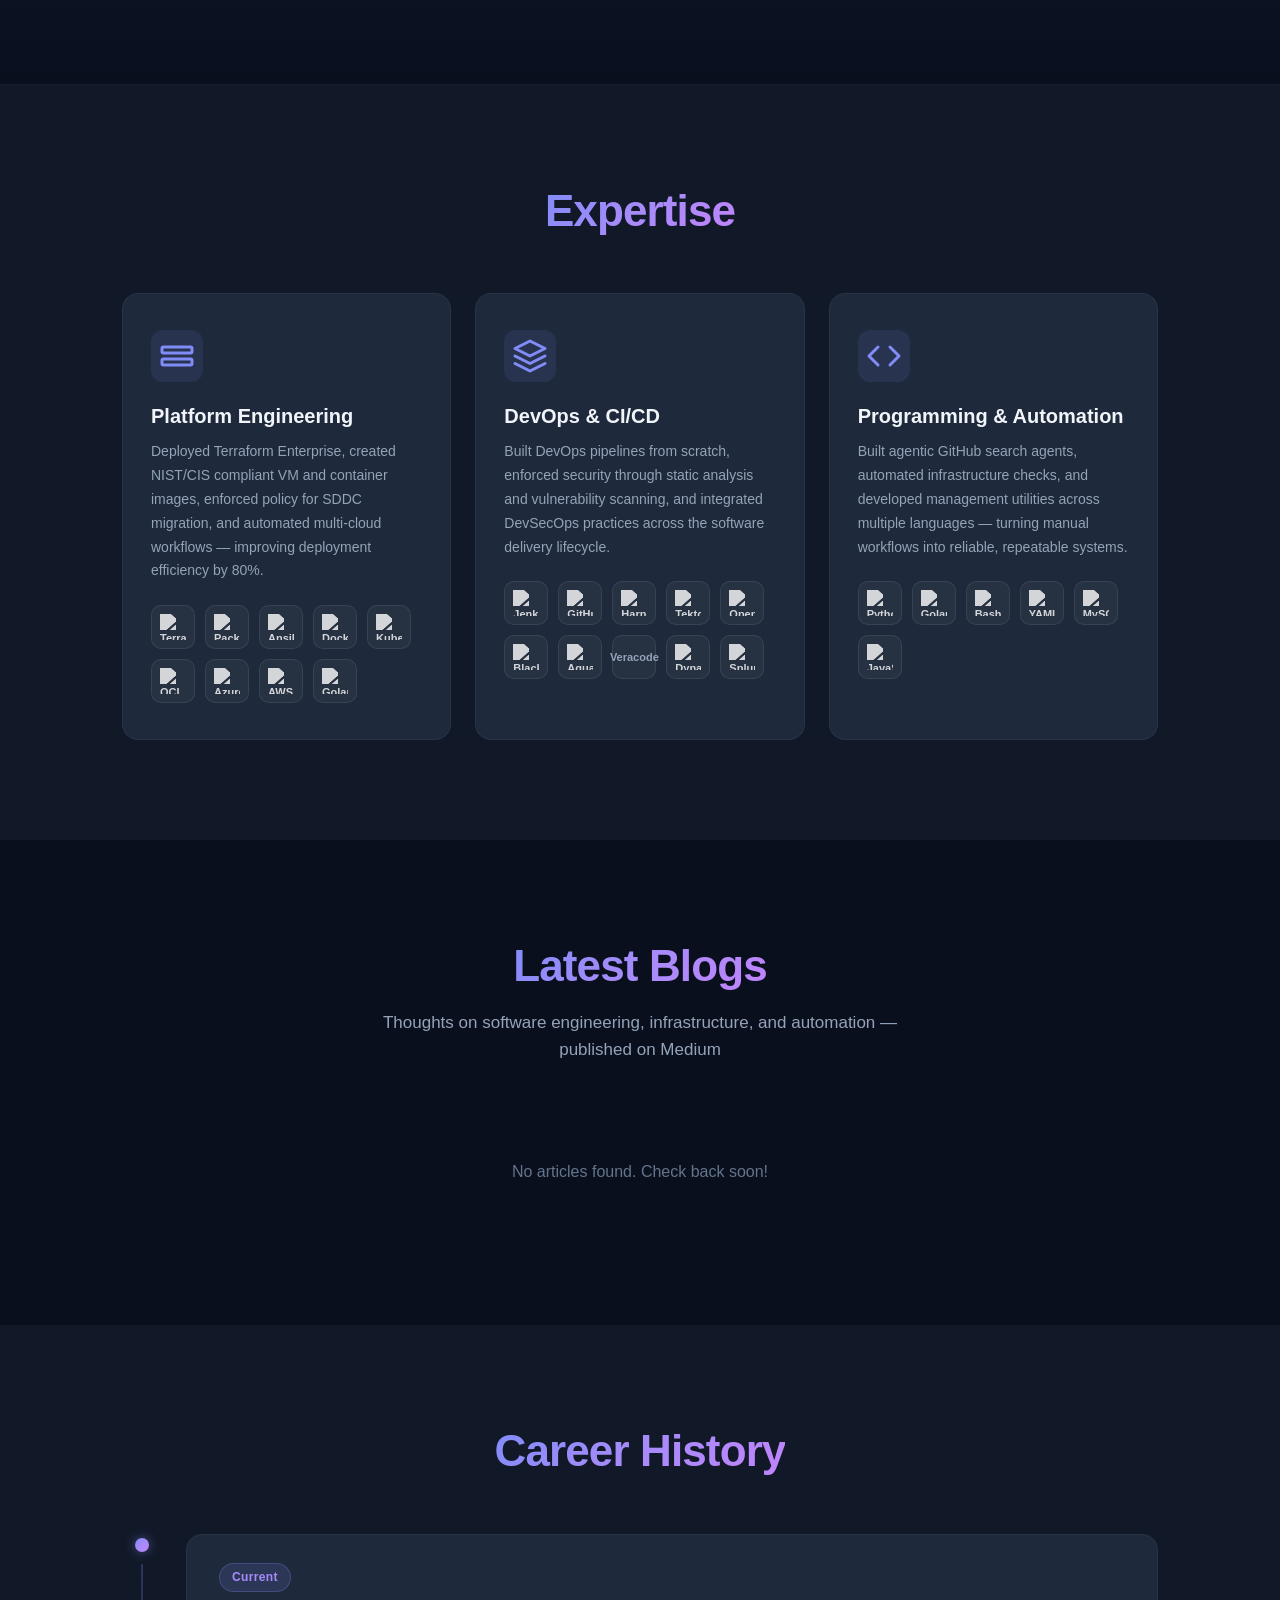
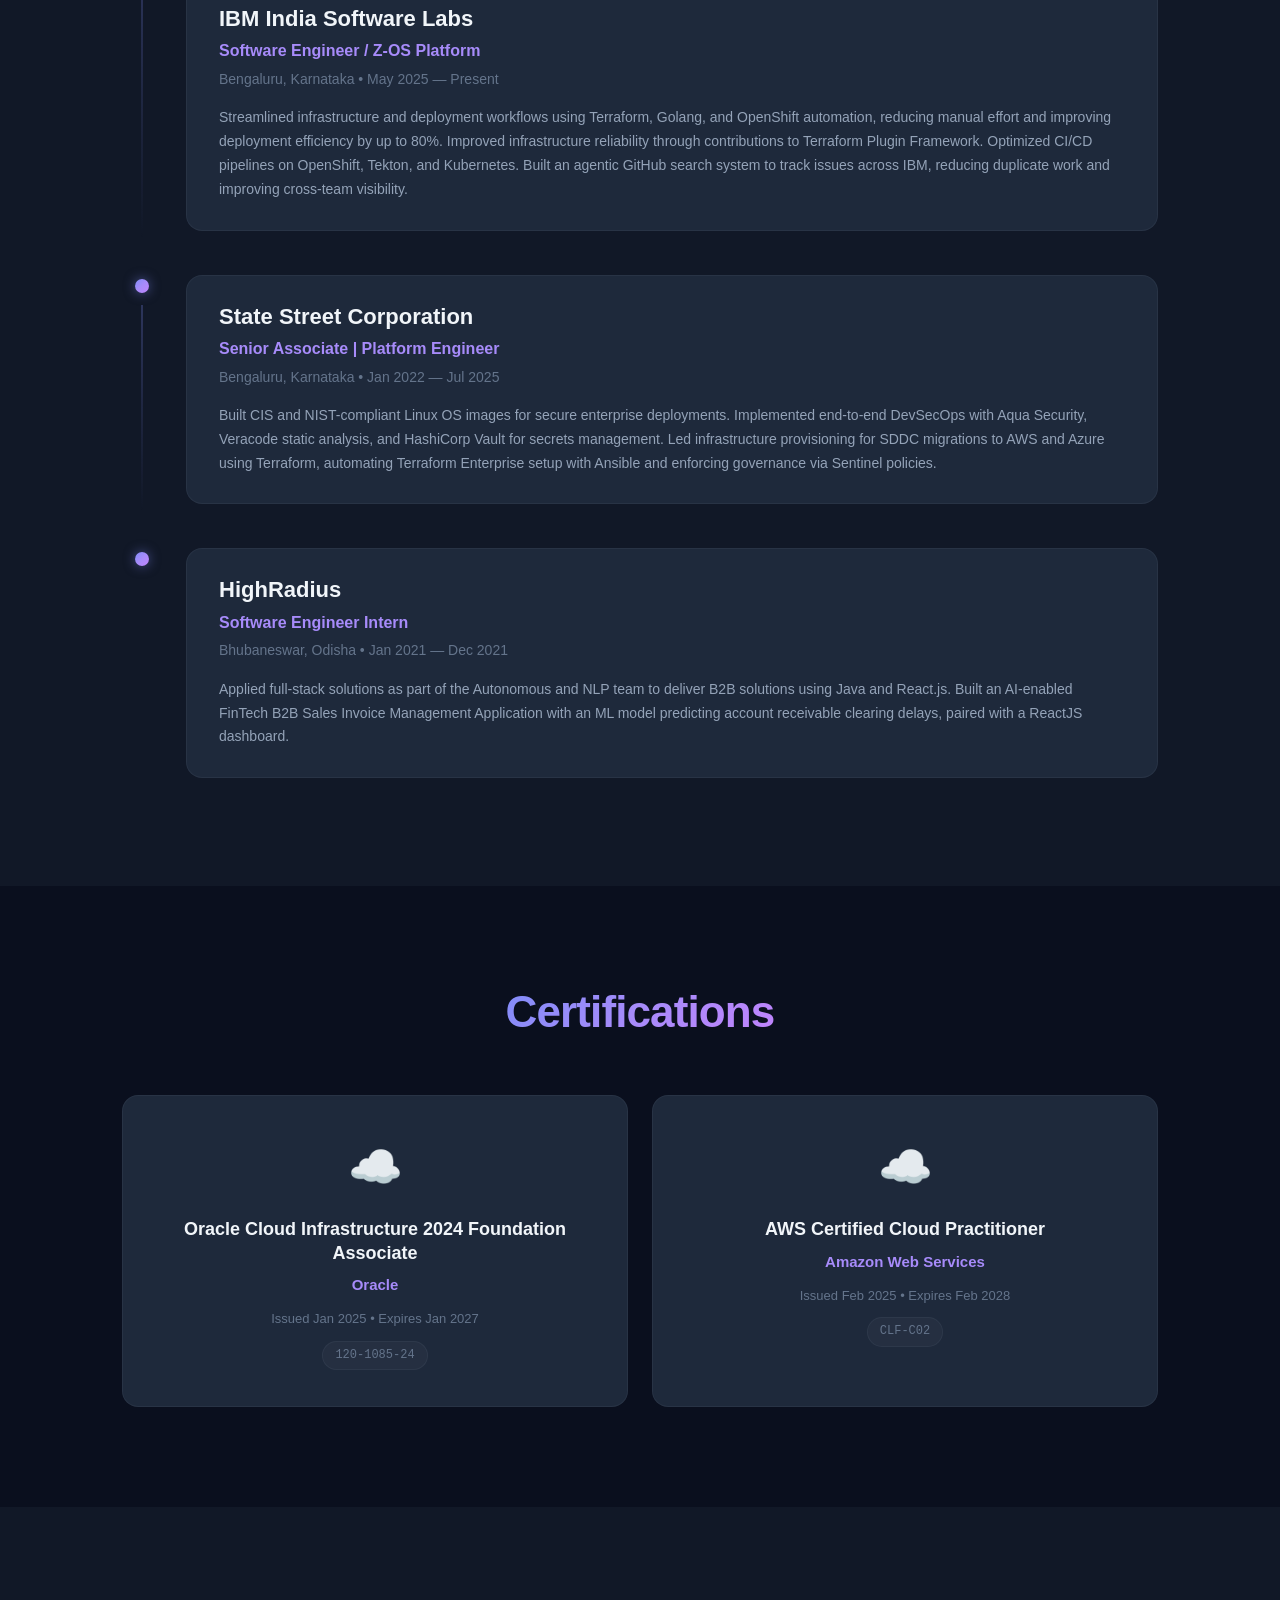
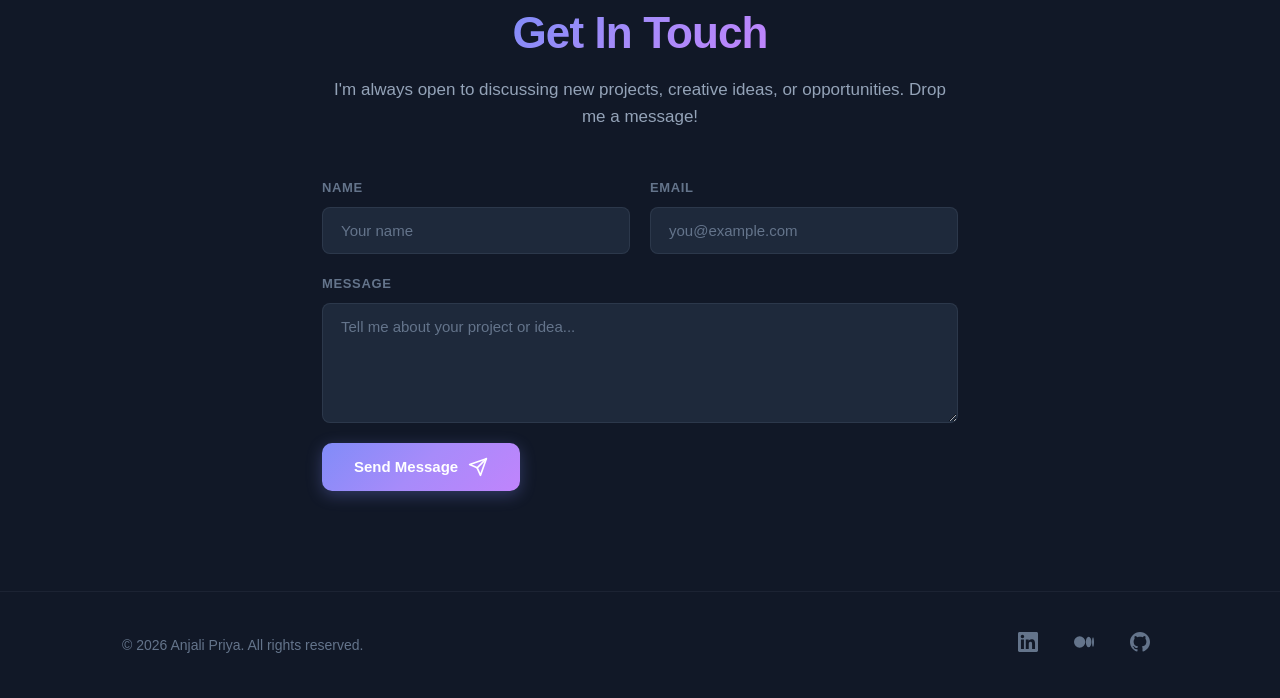
==== commit d04213f5: "Move website files to repository root" ====
--- a/index.html
+++ b/index.html
@@ -5,236 +5,277 @@
     <meta name="viewport" content="width=device-width, initial-scale=1.0">
     <meta http-equiv="X-UA-Compatible" content="IE=edge">
     <meta name="description" content="Anjali Priya - Software Engineer specializing in Cloud & Infrastructure Automation, DevOps, and Platform Engineering">
-    <meta http-equiv="Content-Security-Policy" content="default-src 'self'; script-src 'self' 'unsafe-inline'; style-src 'self' 'unsafe-inline'; img-src 'self' https: data:; font-src 'self' data:; connect-src 'self' https://api.rss2json.com; frame-ancestors 'none'; base-uri 'self'; form-action 'self';">
-    <title>Anjali Priya - Software Engineer Portfolio</title>
+    <meta http-equiv="Content-Security-Policy" content="default-src 'self'; script-src 'self' 'unsafe-inline'; style-src 'self' 'unsafe-inline' https://fonts.googleapis.com; font-src 'self' https://fonts.gstatic.com; img-src 'self' https: data:; connect-src 'self' https://api.rss2json.com; frame-ancestors 'none'; base-uri 'self'; form-action 'self';">
+    <title>Anjali Priya — Software Engineer</title>
+    <link rel="preconnect" href="https://fonts.googleapis.com">
+    <link rel="preconnect" href="https://fonts.gstatic.com" crossorigin>
+    <link href="https://fonts.googleapis.com/css2?family=Inter:wght@400;500;600;700;800&display=swap" rel="stylesheet">
     <link rel="stylesheet" href="styles.css">
 </head>
 <body>
-    <!-- Mobile Menu Toggle -->
-    <button class="mobile-menu-toggle" aria-label="Toggle Menu">
-        <span></span>
-        <span></span>
-        <span></span>
-    </button>
-
-    <!-- Sidebar -->
-    <aside class="sidebar">
-        <div class="logo">
-            <img src="anime-profile.png" alt="Anjali Priya" class="logo-icon">
-            <h1>Anjali</h1>
-            <p class="subtitle">Software Engineer</p>
-            <p class="location">📍 Bengaluru, Karnataka, India</p>
+    <!-- Particle Canvas -->
+    <canvas id="particle-canvas"></canvas>
+
+    <!-- Custom Cursor -->
+    <div class="cursor" id="cursor"></div>
+    <div class="cursor-follower" id="cursor-follower"></div>
+
+    <!-- Scroll Progress -->
+    <div class="scroll-progress" id="scroll-progress"></div>
+
+    <!-- Top Navigation -->
+    <header class="navbar" id="navbar">
+        <div class="nav-container">
+            <a href="#hero" class="nav-logo">Anjali</a>
+            <nav class="nav-links" id="nav-links">
+                <a href="#about" class="nav-link">About</a>
+                <a href="#skills" class="nav-link">Skills</a>
+                <a href="#blogs" class="nav-link">Blogs</a>
+                <a href="#work" class="nav-link">Work</a>
+                <a href="#certifications" class="nav-link">Certifications</a>
+                <a href="#contact" class="nav-link">Contact</a>
+            </nav>
+            <button class="nav-toggle" id="nav-toggle" aria-label="Toggle menu">
+                <span></span>
+                <span></span>
+                <span></span>
+            </button>
         </div>
-        
-        <nav class="nav">
-            <a href="#about" class="nav-link active">About</a>
-            <a href="#skills" class="nav-link">My Skills</a>
-            <a href="#blogs" class="nav-link">Blogs</a>
-            <a href="#work" class="nav-link">Work</a>
-            <a href="#certifications" class="nav-link">Certifications</a>
-            <a href="#contact" class="nav-link">Contact</a>
-        </nav>
-        
-        <div class="social-links">
-            <a href="https://www.linkedin.com/in/anjalipriya24/" target="_blank" rel="noopener noreferrer" aria-label="LinkedIn">
-                <svg width="20" height="20" viewBox="0 0 24 24" fill="currentColor">
-                    <path d="M20.447 20.452h-3.554v-5.569c0-1.328-.027-3.037-1.852-3.037-1.853 0-2.136 1.445-2.136 2.939v5.667H9.351V9h3.414v1.561h.046c.477-.9 1.637-1.85 3.37-1.85 3.601 0 4.267 2.37 4.267 5.455v6.286zM5.337 7.433c-1.144 0-2.063-.926-2.063-2.065 0-1.138.92-2.063 2.063-2.063 1.14 0 2.064.925 2.064 2.063 0 1.139-.925 2.065-2.064 2.065zm1.782 13.019H3.555V9h3.564v11.452zM22.225 0H1.771C.792 0 0 .774 0 1.729v20.542C0 23.227.792 24 1.771 24h20.451C23.2 24 24 23.227 24 22.271V1.729C24 .774 23.2 0 22.222 0h.003z"/>
-                </svg>
-            </a>
-            <a href="#" id="medium-link" aria-label="Medium">
-                <svg width="20" height="20" viewBox="0 0 24 24" fill="currentColor">
-                    <path d="M13.54 12a6.8 6.8 0 01-6.77 6.82A6.8 6.8 0 010 12a6.8 6.8 0 016.77-6.82A6.8 6.8 0 0113.54 12zM20.96 12c0 3.54-1.51 6.42-3.38 6.42-1.87 0-3.39-2.88-3.39-6.42s1.52-6.42 3.39-6.42 3.38 2.88 3.38 6.42M24 12c0 3.17-.53 5.75-1.19 5.75-.66 0-1.19-2.58-1.19-5.75s.53-5.75 1.19-5.75C23.47 6.25 24 8.83 24 12z"/>
-                </svg>
-            </a>
-            <a href="https://github.com/AnjaliPriyaa" target="_blank" rel="noopener noreferrer" aria-label="GitHub">
-                <svg width="20" height="20" viewBox="0 0 24 24" fill="currentColor">
-                    <path d="M12 0c-6.626 0-12 5.373-12 12 0 5.302 3.438 9.8 8.207 11.387.599.111.793-.261.793-.577v-2.234c-3.338.726-4.033-1.416-4.033-1.416-.546-1.387-1.333-1.756-1.333-1.756-1.089-.745.083-.729.083-.729 1.205.084 1.839 1.237 1.839 1.237 1.07 1.834 2.807 1.304 3.492.997.107-.775.418-1.305.762-1.604-2.665-.305-5.467-1.334-5.467-5.931 0-1.311.469-2.381 1.236-3.221-.124-.303-.535-1.524.117-3.176 0 0 1.008-.322 3.301 1.23.957-.266 1.983-.399 3.003-.404 1.02.005 2.047.138 3.006.404 2.291-1.552 3.297-1.23 3.297-1.23.653 1.653.242 2.874.118 3.176.77.84 1.235 1.911 1.235 3.221 0 4.609-2.807 5.624-5.479 5.921.43.372.823 1.102.823 2.222v3.293c0 .319.192.694.801.576 4.765-1.589 8.199-6.086 8.199-11.386 0-6.627-5.373-12-12-12z"/>
-                </svg>
-            </a>
-        </div>
-        
-        <div class="scroll-indicator">
-            <span>SCROLL DOWN</span>
-            <div class="scroll-arrow">↓</div>
-        </div>
-    </aside>
+    </header>
 
     <!-- Main Content -->
-    <main class="main-content">
+    <main>
         <!-- Hero Section -->
-        <section id="about" class="section hero">
-            <div class="hero-content">
-                <h1 class="hero-title">
-                    Hi,<br>
-                    I'm <span class="highlight">A</span>njali,<br>
-                    <span class="nowrap">Software engineer</span>
-                </h1>
-                <p class="hero-subtitle">Cloud & Infrastructure Automation Expert</p>
-                <a href="#contact" class="btn-primary">Contact me!</a>
-            </div>
-            <div class="hero-image">
-                <img src="anime-profile.png" alt="Anjali Priya" class="profile-pic">
-                <img src="https://www.vectorlogo.zone/logos/kubernetes/kubernetes-icon.svg" alt="Kubernetes" class="floating-icon icon-1">
-                <img src="https://raw.githubusercontent.com/devicons/devicon/master/icons/docker/docker-original.svg" alt="Docker" class="floating-icon icon-2">
-                <img src="https://www.vectorlogo.zone/logos/terraformio/terraformio-icon.svg" alt="Terraform" class="floating-icon icon-3">
-                <img src="https://www.vectorlogo.zone/logos/jenkins/jenkins-icon.svg" alt="Jenkins" class="floating-icon icon-4">
-                <img src="https://raw.githubusercontent.com/devicons/devicon/master/icons/python/python-original.svg" alt="Python" class="floating-icon icon-5">
-                <img src="https://raw.githubusercontent.com/devicons/devicon/master/icons/amazonwebservices/amazonwebservices-original-wordmark.svg" alt="AWS" class="floating-icon icon-6">
-                <img src="https://raw.githubusercontent.com/devicons/devicon/master/icons/go/go-original.svg" alt="Golang" class="floating-icon icon-7">
-                <img src="https://www.vectorlogo.zone/logos/ansible/ansible-icon.svg" alt="Ansible" class="floating-icon icon-8">
-                <img src="https://www.vectorlogo.zone/logos/github/github-icon.svg" alt="GitHub" class="floating-icon icon-9">
-                <img src="https://www.vectorlogo.zone/logos/openshift/openshift-icon.svg" alt="OpenShift" class="floating-icon icon-10">
-                <img src="https://www.vectorlogo.zone/logos/dynatrace/dynatrace-icon.svg" alt="Dynatrace" class="floating-icon icon-11">
-                <img src="https://raw.githubusercontent.com/devicons/devicon/master/icons/grafana/grafana-original.svg" alt="Grafana" class="floating-icon icon-12">
-            </div>
-        </section>
-
-        <!-- Expertise Section -->
-        <section id="skills" class="section">
-            <h2 class="section-title">Expertise</h2>
-            <div class="expertise-grid">
-                <div class="expertise-card">
-                    <div class="expertise-icon">
-                        <svg width="40" height="40" viewBox="0 0 24 24" fill="none" stroke="currentColor" stroke-width="2">
-                            <rect x="2" y="6" width="20" height="4"/>
-                            <rect x="2" y="14" width="20" height="4"/>
-                        </svg>
-                    </div>
-                    <h3>Platform Engineering</h3>
-                    <p>I have worked on deployment of Terraform Enterprise, creation of NIST/CIS compliant VM and Container images, policy enforcement for SDDC migration and infrastructure automation. Streamlined multi-cloud deployment workflows improving efficiency by 80%.</p>
-                    <div class="tech-stack">
-                        <span class="tech-label">Tech stack:</span>
+        <section id="hero" class="section hero">
+            <div class="container hero-container">
+                <div class="hero-text">
+                    <p class="hero-greeting">Hi, I'm</p>
+                    <h1 class="hero-name">Anjali <span class="gradient-text">Priya</span></h1>
+                    <p class="hero-role"><span id="typewriter"></span><span class="typewriter-cursor">|</span></p>
+                    <p class="hero-desc">I build scalable infrastructure, automate deployments, and craft developer platforms that make engineering teams faster and more secure.</p>
+                    <div class="hero-actions">
+                        <a href="#contact" class="btn-primary">Get in touch</a>
+                        <a href="#work" class="btn-secondary">View my work</a>
+                    </div>
+                </div>
+                <div class="hero-visual">
+                    <div class="hero-orbital">
+                        <!-- Orbiting rings -->
+                        <div class="orbit-ring orbit-ring-1">
+                            <div class="orbit-icon oi-1"><img src="https://www.vectorlogo.zone/logos/kubernetes/kubernetes-icon.svg" alt="K8s"></div>
+                            <div class="orbit-icon oi-2"><img src="https://raw.githubusercontent.com/devicons/devicon/master/icons/docker/docker-original.svg" alt="Docker"></div>
+                            <div class="orbit-icon oi-3"><img src="https://www.vectorlogo.zone/logos/terraformio/terraformio-icon.svg" alt="Terraform"></div>
+                            <div class="orbit-icon oi-4"><img src="https://raw.githubusercontent.com/devicons/devicon/master/icons/python/python-original.svg" alt="Python"></div>
+                        </div>
+                        <div class="orbit-ring orbit-ring-2">
+                            <div class="orbit-icon oi-5"><img src="https://raw.githubusercontent.com/devicons/devicon/master/icons/amazonwebservices/amazonwebservices-original-wordmark.svg" alt="AWS"></div>
+                            <div class="orbit-icon oi-6"><img src="https://www.vectorlogo.zone/logos/jenkins/jenkins-icon.svg" alt="Jenkins"></div>
+                            <div class="orbit-icon oi-7"><img src="https://raw.githubusercontent.com/devicons/devicon/master/icons/go/go-original.svg" alt="Go"></div>
+                            <div class="orbit-icon oi-8"><img src="https://www.vectorlogo.zone/logos/ansible/ansible-icon.svg" alt="Ansible"></div>
+                        </div>
+                        <!-- Center avatar -->
+                        <div class="hero-image-wrapper">
+                            <img src="anime-profile.png" alt="Anjali Priya" class="hero-pic">
+                            <div class="hero-glow"></div>
+                            <div class="hero-status">
+                                <span class="hero-status-dot"></span>
+                                Available for opportunities
+                            </div>
+                        </div>
+                    </div>
+                </div>
+            </div>
+            <div class="scroll-hint">
+                <span>Scroll</span>
+                <div class="scroll-line"></div>
+            </div>
+        </section>
+
+        <!-- About Section -->
+        <section id="about" class="section">
+            <div class="container">
+                <h2 class="section-title"><span class="gradient-underline">About Me</span></h2>
+                <div class="about-grid">
+                    <div class="about-card">
+                        <div class="about-icon">📍</div>
+                        <h3>Location</h3>
+                        <p>Bengaluru, Karnataka, India</p>
+                    </div>
+                    <div class="about-card">
+                        <div class="about-icon">💼</div>
+                        <h3>Current Role</h3>
+                        <p>Software Engineer at IBM India Software Labs</p>
+                    </div>
+                    <div class="about-card">
+                        <div class="about-icon">🎯</div>
+                        <h3>Focus</h3>
+                        <p>Platform Engineering, DevOps, Cloud & Infrastructure Automation</p>
+                    </div>
+                    <div class="about-card">
+                        <div class="about-icon">⚡</div>
+                        <h3>Passion</h3>
+                        <p>Building tools that make developers' lives easier</p>
+                    </div>
+                </div>
+            </div>
+        </section>
+
+        <!-- Stats Section -->
+        <section id="stats" class="section stats-section">
+            <div class="container">
+                <div class="stats-grid">
+                    <div class="stat-item">
+                        <span class="stat-number" data-target="4">0</span>
+                        <span class="stat-suffix">+</span>
+                        <p class="stat-label">Years Experience</p>
+                    </div>
+                    <div class="stat-item">
+                        <span class="stat-number" data-target="80">0</span>
+                        <span class="stat-suffix">%</span>
+                        <p class="stat-label">Faster Deployments</p>
+                    </div>
+                    <div class="stat-item">
+                        <span class="stat-number" data-target="3">0</span>
+                        <p class="stat-label">Cloud Platforms</p>
+                    </div>
+                    <div class="stat-item">
+                        <span class="stat-number" data-target="15">0</span>
+                        <span class="stat-suffix">+</span>
+                        <p class="stat-label">Tools & Technologies</p>
+                    </div>
+                </div>
+            </div>
+        </section>
+
+        <!-- Skills Section -->
+        <section id="skills" class="section section-alt">
+            <div class="container">
+                <h2 class="section-title"><span class="gradient-underline">Expertise</span></h2>
+                <div class="expertise-grid">
+                    <div class="expertise-card">
+                        <div class="expertise-icon">
+                            <svg width="36" height="36" viewBox="0 0 24 24" fill="none" stroke="currentColor" stroke-width="2" stroke-linecap="round" stroke-linejoin="round">
+                                <rect x="2" y="6" width="20" height="4" rx="1"/>
+                                <rect x="2" y="14" width="20" height="4" rx="1"/>
+                            </svg>
+                        </div>
+                        <h3>Platform Engineering</h3>
+                        <p>Deployed Terraform Enterprise, created NIST/CIS compliant VM and container images, enforced policy for SDDC migration, and automated multi-cloud workflows — improving deployment efficiency by 80%.</p>
                         <div class="tech-tags">
-                            <span class="tech-tag">Terraform</span>
-                            <span class="tech-tag">Packer</span>
-                            <span class="tech-tag">Ansible</span>
-                            <span class="tech-tag">Docker</span>
-                            <span class="tech-tag">Kubernetes</span>
-                            <span class="tech-tag">OCI</span>
-                            <span class="tech-tag">Azure</span>
-                            <span class="tech-tag">AWS</span>
-                            <span class="tech-tag">Golang</span>
-                        </div>
-                    </div>
-                </div>
-                
-                <div class="expertise-card">
-                    <div class="expertise-icon">
-                        <svg width="40" height="40" viewBox="0 0 24 24" fill="none" stroke="currentColor" stroke-width="2">
-                            <path d="M12 2L2 7l10 5 10-5-10-5z"/>
-                            <path d="M2 17l10 5 10-5M2 12l10 5 10-5"/>
-                        </svg>
-                    </div>
-                    <h3>DevOps & CI/CD</h3>
-                    <p>I worked on creating DevOps pipelines from scratch for build and deployment of applications. Enforced security standards through static code analysis, vulnerability scanning, and integrated DevSecOps practices to mitigate threats.</p>
-                    <div class="tech-stack">
-                        <span class="tech-label">Tech stack:</span>
+                            <span class="tech-tag" data-tooltip="Terraform"><img src="https://www.vectorlogo.zone/logos/terraformio/terraformio-icon.svg" alt="Terraform"></span>
+                            <span class="tech-tag" data-tooltip="Packer"><img src="https://www.vectorlogo.zone/logos/packer/packer-icon.svg" alt="Packer"></span>
+                            <span class="tech-tag" data-tooltip="Ansible"><img src="https://www.vectorlogo.zone/logos/ansible/ansible-icon.svg" alt="Ansible"></span>
+                            <span class="tech-tag" data-tooltip="Docker"><img src="https://raw.githubusercontent.com/devicons/devicon/master/icons/docker/docker-original.svg" alt="Docker"></span>
+                            <span class="tech-tag" data-tooltip="Kubernetes"><img src="https://www.vectorlogo.zone/logos/kubernetes/kubernetes-icon.svg" alt="Kubernetes"></span>
+                            <span class="tech-tag" data-tooltip="Oracle Cloud"><img src="https://www.vectorlogo.zone/logos/oracle/oracle-icon.svg" alt="OCI"></span>
+                            <span class="tech-tag" data-tooltip="Azure"><img src="https://www.vectorlogo.zone/logos/microsoft_azure/microsoft_azure-icon.svg" alt="Azure"></span>
+                            <span class="tech-tag" data-tooltip="AWS"><img src="https://raw.githubusercontent.com/devicons/devicon/master/icons/amazonwebservices/amazonwebservices-original-wordmark.svg" alt="AWS"></span>
+                            <span class="tech-tag" data-tooltip="Golang"><img src="https://raw.githubusercontent.com/devicons/devicon/master/icons/go/go-original.svg" alt="Golang"></span>
+                        </div>
+                    </div>
+                    <div class="expertise-card">
+                        <div class="expertise-icon">
+                            <svg width="36" height="36" viewBox="0 0 24 24" fill="none" stroke="currentColor" stroke-width="2" stroke-linecap="round" stroke-linejoin="round">
+                                <path d="M12 2L2 7l10 5 10-5-10-5z"/>
+                                <path d="M2 17l10 5 10-5M2 12l10 5 10-5"/>
+                            </svg>
+                        </div>
+                        <h3>DevOps & CI/CD</h3>
+                        <p>Built DevOps pipelines from scratch, enforced security through static analysis and vulnerability scanning, and integrated DevSecOps practices across the software delivery lifecycle.</p>
                         <div class="tech-tags">
-                            <span class="tech-tag">Jenkins</span>
-                            <span class="tech-tag">GitHub Actions</span>
-                            <span class="tech-tag">Harness</span>
-                            <span class="tech-tag">Tekton</span>
-                            <span class="tech-tag">OpenShift</span>
-                            <span class="tech-tag">Blackduck</span>
-                            <span class="tech-tag">Aqua Security</span>
-                            <span class="tech-tag">Veracode</span>
-                            <span class="tech-tag">Dynatrace</span>
-                            <span class="tech-tag">Splunk</span>
-                        </div>
-                    </div>
-                </div>
-                
-                <div class="expertise-card">
-                    <div class="expertise-icon">
-                        <svg width="40" height="40" viewBox="0 0 24 24" fill="none" stroke="currentColor" stroke-width="2">
-                            <circle cx="12" cy="12" r="10"/>
-                            <path d="M12 6v6l4 2"/>
-                        </svg>
-                    </div>
-                    <h3>Programming & Scripting</h3>
-                    <p>I develop automation scripts, tools, and applications using multiple programming languages. Experience includes building Agentic Github Search agents, implementing automated checks, and creating infrastructure management utilities.</p>
-                    <div class="tech-stack">
-                        <span class="tech-label">Tech stack:</span>
+                            <span class="tech-tag" data-tooltip="Jenkins"><img src="https://www.vectorlogo.zone/logos/jenkins/jenkins-icon.svg" alt="Jenkins"></span>
+                            <span class="tech-tag" data-tooltip="GitHub Actions"><img src="https://www.vectorlogo.zone/logos/github/github-icon.svg" alt="GitHub Actions"></span>
+                            <span class="tech-tag" data-tooltip="Harness"><img src="https://www.vectorlogo.zone/logos/harness/harness-icon.svg" alt="Harness"></span>
+                            <span class="tech-tag" data-tooltip="Tekton"><img src="https://www.vectorlogo.zone/logos/tektoncd/tektoncd-icon.svg" alt="Tekton"></span>
+                            <span class="tech-tag" data-tooltip="OpenShift"><img src="https://www.vectorlogo.zone/logos/openshift/openshift-icon.svg" alt="OpenShift"></span>
+                            <span class="tech-tag" data-tooltip="Blackduck"><img src="https://www.vectorlogo.zone/logos/synopsys/synopsys-icon.svg" alt="Blackduck"></span>
+                            <span class="tech-tag" data-tooltip="Aqua Security"><img src="https://www.vectorlogo.zone/logos/aquasec/aquasec-icon.svg" alt="Aqua"></span>
+                            <span class="tech-tag" data-tooltip="Veracode">Veracode</span>
+                            <span class="tech-tag" data-tooltip="Dynatrace"><img src="https://www.vectorlogo.zone/logos/dynatrace/dynatrace-icon.svg" alt="Dynatrace"></span>
+                            <span class="tech-tag" data-tooltip="Splunk"><img src="https://www.vectorlogo.zone/logos/splunk/splunk-icon.svg" alt="Splunk"></span>
+                        </div>
+                    </div>
+                    <div class="expertise-card">
+                        <div class="expertise-icon">
+                            <svg width="36" height="36" viewBox="0 0 24 24" fill="none" stroke="currentColor" stroke-width="2" stroke-linecap="round" stroke-linejoin="round">
+                                <polyline points="16 18 22 12 16 6"/>
+                                <polyline points="8 6 2 12 8 18"/>
+                            </svg>
+                        </div>
+                        <h3>Programming & Automation</h3>
+                        <p>Built agentic GitHub search agents, automated infrastructure checks, and developed management utilities across multiple languages — turning manual workflows into reliable, repeatable systems.</p>
                         <div class="tech-tags">
-                            <span class="tech-tag">Python</span>
-                            <span class="tech-tag">Golang</span>
-                            <span class="tech-tag">Bash</span>
-                            <span class="tech-tag">YAML</span>
-                            <span class="tech-tag">MySQL</span>
-                            <span class="tech-tag">Javascript</span>
-                        </div>
-                    </div>
-                </div>
-            </div>
-        </section>
-
-        <!-- Tech Blogs Section -->
+                            <span class="tech-tag" data-tooltip="Python"><img src="https://raw.githubusercontent.com/devicons/devicon/master/icons/python/python-original.svg" alt="Python"></span>
+                            <span class="tech-tag" data-tooltip="Golang"><img src="https://raw.githubusercontent.com/devicons/devicon/master/icons/go/go-original.svg" alt="Golang"></span>
+                            <span class="tech-tag" data-tooltip="Bash"><img src="https://www.vectorlogo.zone/logos/gnu_bash/gnu_bash-icon.svg" alt="Bash"></span>
+                            <span class="tech-tag" data-tooltip="YAML"><img src="https://www.vectorlogo.zone/logos/yaml/yaml-icon.svg" alt="YAML"></span>
+                            <span class="tech-tag" data-tooltip="MySQL"><img src="https://raw.githubusercontent.com/devicons/devicon/master/icons/mysql/mysql-original.svg" alt="MySQL"></span>
+                            <span class="tech-tag" data-tooltip="JavaScript"><img src="https://raw.githubusercontent.com/devicons/devicon/master/icons/javascript/javascript-original.svg" alt="JavaScript"></span>
+                        </div>
+                    </div>
+                </div>
+            </div>
+        </section>
+
+        <!-- Blogs Section -->
         <section id="blogs" class="section">
-            <h2 class="section-title">Blogs</h2>
-            <p class="section-subtitle">Latest articles on software engineering from Medium</p>
-            <div id="blogs-grid" class="blogs-grid">
-                <p class="loading">Loading articles...</p>
-            </div>
-        </section>
-
-        <!-- Career History Section -->
-        <section id="work" class="section">
-            <h2 class="section-title">Career History</h2>
-            <div class="timeline">
-                <div class="timeline-item left">
-                    <div class="timeline-content">
-                        <div class="timeline-card">
-                            <h3>IBM India Software Labs</h3>
-                            <p class="timeline-role">Software Engineer / Z - OS Platform</p>
-                            <p class="timeline-location">Bengaluru, Karnataka</p>
-                            <p class="timeline-desc">Streamlined infrastructure and deployment workflows using Terraform, Golang, and Red Hat OpenShift automation, reducing manual effort and improving deployment efficiency by up to 80%. Improved infrastructure reliability through contributions to Terraform Plugin Framework enhancements and core IaC improvements. Optimized CI/CD pipelines on OpenShift, Tekton, and Kubernetes to accelerate release cycles and increase pipeline stability. Implemented security-first practices across containerized workloads and Terraform modules using SCA and container vulnerability scans. Built an agentic GitHub search system to track issues across IBM, reducing duplicate work and improving visibility for PMs and EMs.</p>
-                        </div>
-                    </div>
-                    <div class="timeline-middle">
-                        <div class="timeline-icon">
-                            <svg width="24" height="24" viewBox="0 0 24 24" fill="currentColor">
-                                <path d="M20 6h-2.18c.11-.31.18-.65.18-1a2.996 2.996 0 0 0-5.5-1.65l-.5.67-.5-.68C10.96 2.54 10.05 2 9 2 7.34 2 6 3.34 6 5c0 .35.07.69.18 1H4c-1.11 0-1.99.89-1.99 2L2 19c0 1.11.89 2 2 2h16c1.11 0 2-.89 2-2V8c0-1.11-.89-2-2-2zm-5-2c.55 0 1 .45 1 1s-.45 1-1 1-1-.45-1-1 .45-1 1-1zM9 4c.55 0 1 .45 1 1s-.45 1-1 1-1-.45-1-1 .45-1 1-1zm11 15H4v-2h16v2zm0-5H4V8h5.08L7 10.83 8.62 12 11 8.76l1-1.36 1 1.36L15.38 12 17 10.83 14.92 8H20v6z"/>
-                            </svg>
-                        </div>
-                        <div class="timeline-date">May 2025 - present</div>
-                    </div>
-                </div>
-
-                <div class="timeline-item right">
-                    <div class="timeline-middle">
-                        <div class="timeline-date">Jan 2022 - July 2025</div>
-                        <div class="timeline-icon">
-                            <svg width="24" height="24" viewBox="0 0 24 24" fill="currentColor">
-                                <path d="M20 6h-2.18c.11-.31.18-.65.18-1a2.996 2.996 0 0 0-5.5-1.65l-.5.67-.5-.68C10.96 2.54 10.05 2 9 2 7.34 2 6 3.34 6 5c0 .35.07.69.18 1H4c-1.11 0-1.99.89-1.99 2L2 19c0 1.11.89 2 2 2h16c1.11 0 2-.89 2-2V8c0-1.11-.89-2-2-2zm-5-2c.55 0 1 .45 1 1s-.45 1-1 1-1-.45-1-1 .45-1 1-1zM9 4c.55 0 1 .45 1 1s-.45 1-1 1-1-.45-1-1 .45-1 1-1zm11 15H4v-2h16v2zm0-5H4V8h5.08L7 10.83 8.62 12 11 8.76l1-1.36 1 1.36L15.38 12 17 10.83 14.92 8H20v6z"/>
-                            </svg>
-                        </div>
-                    </div>
-                    <div class="timeline-content">
-                        <div class="timeline-card">
-                            <h3>State Street Corporation</h3>
-                            <p class="timeline-role">Senior Associate | Platform Engineer</p>
-                            <p class="timeline-location">Bengaluru, Karnataka</p>
-                            <p class="timeline-desc">Built CIS and NIST-compliant Linux OS images for secure enterprise deployments across platform and application teams. Implemented end-to-end DevSecOps with Aqua Security vulnerability scanning, Veracode static analysis, and HashiCorp Vault for secrets management. Led infrastructure provisioning for SDDC migrations to AWS and Azure using Terraform, automating Terraform Enterprise setup with Ansible and enforcing governance via Sentinel policies. Managed CI/CD pipelines with Jenkins, GitHub Actions, and Harness, and improved platform observability using Dynatrace and Splunk for continuous monitoring..</p>
-                        </div>
-                    </div>
-                </div>
-
-                <div class="timeline-item left">
-                    <div class="timeline-content">
-                        <div class="timeline-card">
-                            <h3>HighRadius</h3>
-                            <p class="timeline-role">Software Engineer Intern</p>
-                            <p class="timeline-location">Bhubaneswar, Odisha, India · Remote</p>
-                            <p class="timeline-desc">Applied full stack solutions as part of Autonomous and NLP team to deliver B2B solutions using Java and React.js. Worked on an AI-Enabled FinTech B2B Sales Invoice Management Application, where an ML model was built to predict delays in clearing dates of account receivable from past records, prepared a ReactJS dashboard.</p>
-                        </div>
-                    </div>
-                    <div class="timeline-middle">
-                        <div class="timeline-icon">
-                            <svg width="24" height="24" viewBox="0 0 24 24" fill="currentColor">
-                                <path d="M20 6h-2.18c.11-.31.18-.65.18-1a2.996 2.996 0 0 0-5.5-1.65l-.5.67-.5-.68C10.96 2.54 10.05 2 9 2 7.34 2 6 3.34 6 5c0 .35.07.69.18 1H4c-1.11 0-1.99.89-1.99 2L2 19c0 1.11.89 2 2 2h16c1.11 0 2-.89 2-2V8c0-1.11-.89-2-2-2zm-5-2c.55 0 1 .45 1 1s-.45 1-1 1-1-.45-1-1 .45-1 1-1zM9 4c.55 0 1 .45 1 1s-.45 1-1 1-1-.45-1-1 .45-1 1-1zm11 15H4v-2h16v2zm0-5H4V8h5.08L7 10.83 8.62 12 11 8.76l1-1.36 1 1.36L15.38 12 17 10.83 14.92 8H20v6z"/>
-                            </svg>
-                        </div>
-                        <div class="timeline-date">Jan 2021 - Dec 2021</div>
+            <div class="container">
+                <h2 class="section-title"><span class="gradient-underline">Latest Blogs</span></h2>
+                <p class="section-subtitle">Thoughts on software engineering, infrastructure, and automation — published on Medium</p>
+                <div id="blogs-grid" class="blogs-grid">
+                    <div class="blog-skeleton"><div class="skeleton-line"></div><div class="skeleton-line short"></div><div class="skeleton-line xshort"></div></div>
+                    <div class="blog-skeleton"><div class="skeleton-line"></div><div class="skeleton-line short"></div><div class="skeleton-line xshort"></div></div>
+                    <div class="blog-skeleton"><div class="skeleton-line"></div><div class="skeleton-line short"></div><div class="skeleton-line xshort"></div></div>
+                </div>
+            </div>
+        </section>
+
+        <!-- Work Section -->
+        <section id="work" class="section section-alt">
+            <div class="container">
+                <h2 class="section-title"><span class="gradient-underline">Career History</span></h2>
+                <div class="timeline">
+                    <div class="timeline-item">
+                        <div class="timeline-marker">
+                            <div class="timeline-dot"></div>
+                            <div class="timeline-line"></div>
+                        </div>
+                        <div class="timeline-body">
+                            <div class="timeline-card">
+                                <span class="timeline-badge current">Current</span>
+                                <h3>IBM India Software Labs</h3>
+                                <p class="timeline-role">Software Engineer / Z-OS Platform</p>
+                                <p class="timeline-meta">Bengaluru, Karnataka • May 2025 — Present</p>
+                                <p class="timeline-desc">Streamlined infrastructure and deployment workflows using Terraform, Golang, and OpenShift automation, reducing manual effort and improving deployment efficiency by up to 80%. Improved infrastructure reliability through contributions to Terraform Plugin Framework. Optimized CI/CD pipelines on OpenShift, Tekton, and Kubernetes. Built an agentic GitHub search system to track issues across IBM, reducing duplicate work and improving cross-team visibility.</p>
+                            </div>
+                        </div>
+                    </div>
+                    <div class="timeline-item">
+                        <div class="timeline-marker">
+                            <div class="timeline-dot"></div>
+                            <div class="timeline-line"></div>
+                        </div>
+                        <div class="timeline-body">
+                            <div class="timeline-card">
+                                <h3>State Street Corporation</h3>
+                                <p class="timeline-role">Senior Associate | Platform Engineer</p>
+                                <p class="timeline-meta">Bengaluru, Karnataka • Jan 2022 — Jul 2025</p>
+                                <p class="timeline-desc">Built CIS and NIST-compliant Linux OS images for secure enterprise deployments. Implemented end-to-end DevSecOps with Aqua Security, Veracode static analysis, and HashiCorp Vault for secrets management. Led infrastructure provisioning for SDDC migrations to AWS and Azure using Terraform, automating Terraform Enterprise setup with Ansible and enforcing governance via Sentinel policies.</p>
+                            </div>
+                        </div>
+                    </div>
+                    <div class="timeline-item">
+                        <div class="timeline-marker">
+                            <div class="timeline-dot"></div>
+                        </div>
+                        <div class="timeline-body">
+                            <div class="timeline-card">
+                                <h3>HighRadius</h3>
+                                <p class="timeline-role">Software Engineer Intern</p>
+                                <p class="timeline-meta">Bhubaneswar, Odisha • Jan 2021 — Dec 2021</p>
+                                <p class="timeline-desc">Applied full-stack solutions as part of the Autonomous and NLP team to deliver B2B solutions using Java and React.js. Built an AI-enabled FinTech B2B Sales Invoice Management Application with an ML model predicting account receivable clearing delays, paired with a ReactJS dashboard.</p>
+                            </div>
+                        </div>
                     </div>
                 </div>
             </div>
@@ -242,61 +283,77 @@
 
         <!-- Certifications Section -->
         <section id="certifications" class="section">
-            <h2 class="section-title">Certifications</h2>
-            <div class="certifications-grid">
-                <div class="cert-card">
-                    <div class="cert-logo">☁️</div>
-                    <h3>Oracle Cloud Infrastructure 2024 Foundation Associate</h3>
-                    <p class="cert-issuer">Oracle</p>
-                    <p class="cert-date">Issued: Jan 2025 • Expires: Jan 2027</p>
-                    <p class="cert-id">Credential ID: 120-1085-24</p>
-                </div>
-                <div class="cert-card">
-                    <div class="cert-logo">☁️</div>
-                    <h3>AWS Certified Cloud Practitioner</h3>
-                    <p class="cert-issuer">Amazon Web Services (AWS)</p>
-                    <p class="cert-date">Issued: Feb 2025 • Expires: Feb 2028</p>
-                    <p class="cert-id">Credential ID: CLF-C02</p>
+            <div class="container">
+                <h2 class="section-title"><span class="gradient-underline">Certifications</span></h2>
+                <div class="certifications-grid">
+                    <div class="cert-card">
+                        <div class="cert-badge">☁️</div>
+                        <h3>Oracle Cloud Infrastructure 2024 Foundation Associate</h3>
+                        <p class="cert-issuer">Oracle</p>
+                        <p class="cert-meta">Issued Jan 2025 • Expires Jan 2027</p>
+                        <span class="cert-id">120-1085-24</span>
+                    </div>
+                    <div class="cert-card">
+                        <div class="cert-badge">☁️</div>
+                        <h3>AWS Certified Cloud Practitioner</h3>
+                        <p class="cert-issuer">Amazon Web Services</p>
+                        <p class="cert-meta">Issued Feb 2025 • Expires Feb 2028</p>
+                        <span class="cert-id">CLF-C02</span>
+                    </div>
                 </div>
             </div>
         </section>
 
         <!-- Contact Section -->
-        <section id="contact" class="section">
-            <h2 class="section-title">Get In Touch</h2>
-            <p class="contact-text">I'm always open to discussing new projects, creative ideas, or opportunities to be part of your vision.</p>
-            
-            <form class="contact-form-new">
-                <div class="form-row">
-                    <input type="text" name="name" placeholder="Your Name *" required autocomplete="name">
-                    <input type="email" name="email" placeholder="Email / Phone *" required autocomplete="email">
-                </div>
-                <textarea name="message" placeholder="Message *" rows="6" required maxlength="1000"></textarea>
-                <button type="submit" class="btn-send">SEND ▶</button>
-            </form>
-        </section>
-
-        <!-- Footer -->
-        <footer class="footer">
-            <p>&copy; 2026 Anjali Priya. All rights reserved.</p>
-            <div class="footer-links">
-                <a href="https://www.linkedin.com/in/anjalipriya24/" target="_blank" rel="noopener noreferrer">LinkedIn</a>
-                <a href="https://medium.com/@anjalipriya_" target="_blank" rel="noopener noreferrer">Medium Blogs</a>
-                <a href="https://github.com/AnjaliPriyaa" target="_blank" rel="noopener noreferrer">GitHub</a>
-            </div>
-        </footer>
+        <section id="contact" class="section section-alt">
+            <div class="container container-narrow">
+                <h2 class="section-title"><span class="gradient-underline">Get In Touch</span></h2>
+                <p class="contact-text">I'm always open to discussing new projects, creative ideas, or opportunities. Drop me a message!</p>
+                <form class="contact-form">
+                    <div class="form-row">
+                        <div class="form-group">
+                            <label for="name">Name</label>
+                            <input type="text" id="name" name="name" placeholder="Your name" required autocomplete="name">
+                        </div>
+                        <div class="form-group">
+                            <label for="email">Email</label>
+                            <input type="email" id="email" name="email" placeholder="you@example.com" required autocomplete="email">
+                        </div>
+                    </div>
+                    <div class="form-group">
+                        <label for="message">Message</label>
+                        <textarea id="message" name="message" rows="5" placeholder="Tell me about your project or idea..." required maxlength="1000"></textarea>
+                    </div>
+                    <button type="submit" class="btn-send">
+                        <span>Send Message</span>
+                        <svg width="20" height="20" viewBox="0 0 24 24" fill="none" stroke="currentColor" stroke-width="2" stroke-linecap="round" stroke-linejoin="round">
+                            <line x1="22" y1="2" x2="11" y2="13"/><polygon points="22 2 15 22 11 13 2 9 22 2"/>
+                        </svg>
+                    </button>
+                </form>
+            </div>
+        </section>
     </main>
 
-    <!-- Medium Blogs Modal -->
-    <div id="blogs-modal" class="modal">
-        <div class="modal-content">
-            <span class="modal-close">&times;</span>
-            <h2>Blogs on Medium</h2>
-            <div id="tech-blogs" class="blogs-container">
-                <p class="loading">Loading articles...</p>
+    <!-- Footer -->
+    <footer class="footer">
+        <div class="container footer-content">
+            <div class="footer-left">
+                <p>&copy; 2026 Anjali Priya. All rights reserved.</p>
+            </div>
+            <div class="footer-right">
+                <a href="https://www.linkedin.com/in/anjalipriya24/" target="_blank" rel="noopener noreferrer" aria-label="LinkedIn">
+                    <svg width="20" height="20" viewBox="0 0 24 24" fill="currentColor"><path d="M20.447 20.452h-3.554v-5.569c0-1.328-.027-3.037-1.852-3.037-1.853 0-2.136 1.445-2.136 2.939v5.667H9.351V9h3.414v1.561h.046c.477-.9 1.637-1.85 3.37-1.85 3.601 0 4.267 2.37 4.267 5.455v6.286zM5.337 7.433c-1.144 0-2.063-.926-2.063-2.065 0-1.138.92-2.063 2.063-2.063 1.14 0 2.064.925 2.064 2.063 0 1.139-.925 2.065-2.064 2.065zm1.782 13.019H3.555V9h3.564v11.452zM22.225 0H1.771C.792 0 0 .774 0 1.729v20.542C0 23.227.792 24 1.771 24h20.451C23.2 24 24 23.227 24 22.271V1.729C24 .774 23.2 0 22.222 0h.003z"/></svg>
+                </a>
+                <a href="https://medium.com/@anjalipriya_" target="_blank" rel="noopener noreferrer" aria-label="Medium">
+                    <svg width="20" height="20" viewBox="0 0 24 24" fill="currentColor"><path d="M13.54 12a6.8 6.8 0 01-6.77 6.82A6.8 6.8 0 010 12a6.8 6.8 0 016.77-6.82A6.8 6.8 0 0113.54 12zM20.96 12c0 3.54-1.51 6.42-3.38 6.42-1.87 0-3.39-2.88-3.39-6.42s1.52-6.42 3.39-6.42 3.38 2.88 3.38 6.42M24 12c0 3.17-.53 5.75-1.19 5.75-.66 0-1.19-2.58-1.19-5.75s.53-5.75 1.19-5.75C23.47 6.25 24 8.83 24 12z"/></svg>
+                </a>
+                <a href="https://github.com/AnjaliPriyaa" target="_blank" rel="noopener noreferrer" aria-label="GitHub">
+                    <svg width="20" height="20" viewBox="0 0 24 24" fill="currentColor"><path d="M12 0c-6.626 0-12 5.373-12 12 0 5.302 3.438 9.8 8.207 11.387.599.111.793-.261.793-.577v-2.234c-3.338.726-4.033-1.416-4.033-1.416-.546-1.387-1.333-1.756-1.333-1.756-1.089-.745.083-.729.083-.729 1.205.084 1.839 1.237 1.839 1.237 1.07 1.834 2.807 1.304 3.492.997.107-.775.418-1.305.762-1.604-2.665-.305-5.467-1.334-5.467-5.931 0-1.311.469-2.381 1.236-3.221-.124-.303-.535-1.524.117-3.176 0 0 1.008-.322 3.301 1.23.957-.266 1.983-.399 3.003-.404 1.02.005 2.047.138 3.006.404 2.291-1.552 3.297-1.23 3.297-1.23.653 1.653.242 2.874.118 3.176.77.84 1.235 1.911 1.235 3.221 0 4.609-2.807 5.624-5.479 5.921.43.372.823 1.102.823 2.222v3.293c0 .319.192.694.801.576 4.765-1.589 8.199-6.086 8.199-11.386 0-6.627-5.373-12-12-12z"/></svg>
+                </a>
             </div>
         </div>
-    </div>
+    </footer>
 
     <script src="fetch.js"></script>
     <script src="script.js"></script>
--- a/styles.css
+++ b/styles.css
@@ -1,829 +1,1288 @@
-* {
+/* ========================================
+   Design System — CSS Custom Properties
+   ======================================== */
+:root {
+    /* Background */
+    --bg-primary: #0a0f1e;
+    --bg-secondary: #111827;
+    --bg-surface: #1a2236;
+    --bg-card: #1e293b;
+
+    /* Text */
+    --text-primary: #f1f5f9;
+    --text-secondary: #94a3b8;
+    --text-muted: #64748b;
+
+    /* Accent */
+    --accent-1: #818cf8;
+    --accent-2: #a78bfa;
+    --accent-3: #c084fc;
+    --accent-gradient: linear-gradient(135deg, #818cf8, #a78bfa, #c084fc);
+    --accent-gradient-h: linear-gradient(135deg, #a5b4fc, #c4b5fd, #d8b4fe);
+
+    /* Borders */
+    --border-subtle: rgba(148, 163, 184, 0.08);
+    --border-default: rgba(148, 163, 184, 0.12);
+    --border-accent: rgba(129, 140, 248, 0.25);
+
+    /* Shadows */
+    --shadow-sm: 0 1px 2px rgba(0, 0, 0, 0.3);
+    --shadow-md: 0 4px 12px rgba(0, 0, 0, 0.4);
+    --shadow-lg: 0 8px 32px rgba(0, 0, 0, 0.5);
+    --shadow-glow: 0 0 40px rgba(129, 140, 248, 0.15);
+    --shadow-glow-lg: 0 0 80px rgba(129, 140, 248, 0.2);
+
+    /* Spacing */
+    --container-max: 1100px;
+    --container-narrow: 700px;
+    --section-pad: 100px;
+
+    /* Radius */
+    --radius-sm: 8px;
+    --radius-md: 12px;
+    --radius-lg: 16px;
+    --radius-xl: 24px;
+
+    /* Transitions */
+    --ease-out: cubic-bezier(0.16, 1, 0.3, 1);
+    --ease-in-out: cubic-bezier(0.65, 0, 0.35, 1);
+    --duration-fast: 150ms;
+    --duration-normal: 300ms;
+    --duration-slow: 500ms;
+}
+
+/* ========================================
+   Reset & Base
+   ======================================== */
+*, *::before, *::after {
     margin: 0;
     padding: 0;
     box-sizing: border-box;
 }
 
-:root {
-    --bg-dark: #1a1a1a;
-    --bg-darker: #0f0f0f;
-    --text-primary: #ffffff;
-    --text-secondary: #a0a0a0;
-    --accent-cyan: #00f5ff;
-    --accent-pink: #ff006e;
-    --accent-gradient: linear-gradient(135deg, var(--accent-pink), var(--accent-cyan));
+html {
+    scroll-behavior: smooth;
+    -webkit-font-smoothing: antialiased;
+    -moz-osx-font-smoothing: grayscale;
 }
 
 body {
-    font-family: 'Segoe UI', Tahoma, Geneva, Verdana, sans-serif;
-    background: var(--bg-dark);
+    font-family: 'Inter', -apple-system, BlinkMacSystemFont, 'Segoe UI', sans-serif;
+    background: var(--bg-primary);
     color: var(--text-primary);
+    line-height: 1.6;
+    overflow-x: hidden;
+}
+
+::selection {
+    background: rgba(129, 140, 248, 0.4);
+    color: #fff;
+}
+
+/* ========================================
+   Typography
+   ======================================== */
+h1, h2, h3, h4 {
+    line-height: 1.2;
+    font-weight: 700;
+}
+
+a {
+    color: inherit;
+    text-decoration: none;
+}
+
+img {
+    display: block;
+    max-width: 100%;
+}
+
+/* ========================================
+   Container
+   ======================================== */
+.container {
+    width: 100%;
+    max-width: var(--container-max);
+    margin: 0 auto;
+    padding: 0 32px;
+}
+
+.container-narrow {
+    max-width: var(--container-narrow);
+}
+
+/* ========================================
+   Section
+   ======================================== */
+.section {
+    padding: var(--section-pad) 0;
+}
+
+.section-alt {
+    background: var(--bg-secondary);
+}
+
+.section-title {
+    font-size: clamp(32px, 5vw, 44px);
+    font-weight: 800;
+    text-align: center;
+    margin-bottom: 16px;
+    letter-spacing: -0.02em;
+}
+
+.section-subtitle {
+    text-align: center;
+    color: var(--text-secondary);
+    font-size: 17px;
+    margin-bottom: 56px;
+    max-width: 560px;
+    margin-left: auto;
+    margin-right: auto;
+    line-height: 1.6;
+}
+
+.gradient-underline {
+    background: var(--accent-gradient);
+    -webkit-background-clip: text;
+    -webkit-text-fill-color: transparent;
+    background-clip: text;
+}
+
+/* ========================================
+   Navbar
+   ======================================== */
+.navbar {
+    position: fixed;
+    top: 0;
+    left: 0;
+    right: 0;
+    z-index: 1000;
+    padding: 16px 0;
+    transition: all var(--duration-normal) var(--ease-out);
+}
+
+.navbar.scrolled {
+    background: rgba(10, 15, 30, 0.85);
+    backdrop-filter: blur(20px);
+    -webkit-backdrop-filter: blur(20px);
+    border-bottom: 1px solid var(--border-subtle);
+    padding: 10px 0;
+    box-shadow: 0 4px 24px rgba(0, 0, 0, 0.3);
+}
+
+.nav-container {
+    max-width: var(--container-max);
+    margin: 0 auto;
+    padding: 0 32px;
     display: flex;
-    overflow-x: hidden;
-    position: relative;
-}
-
-/* Mobile Menu Toggle Button */
-.mobile-menu-toggle {
+    align-items: center;
+    justify-content: space-between;
+}
+
+.nav-logo {
+    font-size: 22px;
+    font-weight: 800;
+    background: var(--accent-gradient);
+    -webkit-background-clip: text;
+    -webkit-text-fill-color: transparent;
+    background-clip: text;
+    letter-spacing: -0.02em;
+    z-index: 1001;
+}
+
+.nav-links {
+    display: flex;
+    gap: 8px;
+}
+
+.nav-link {
+    padding: 8px 18px;
+    border-radius: 8px;
+    font-size: 14px;
+    font-weight: 500;
+    color: var(--text-secondary);
+    transition: all var(--duration-fast) var(--ease-out);
+}
+
+.nav-link:hover {
+    color: var(--text-primary);
+    background: rgba(255, 255, 255, 0.05);
+}
+
+.nav-link.active {
+    color: var(--text-primary);
+    background: rgba(129, 140, 248, 0.12);
+}
+
+/* Mobile nav toggle */
+.nav-toggle {
     display: none;
-    position: fixed;
-    top: 20px;
-    right: 20px;
-    z-index: 1000;
-    background: rgba(0, 245, 255, 0.1);
-    border: 2px solid var(--accent-cyan);
-    border-radius: 8px;
-    width: 50px;
-    height: 50px;
     flex-direction: column;
     justify-content: center;
+    gap: 5px;
+    width: 44px;
+    height: 44px;
+    background: none;
+    border: none;
+    cursor: pointer;
+    z-index: 1001;
+    padding: 8px;
+    border-radius: 8px;
+}
+
+.nav-toggle span {
+    display: block;
+    width: 24px;
+    height: 2px;
+    background: var(--text-primary);
+    border-radius: 2px;
+    transition: all var(--duration-normal) var(--ease-out);
+    transform-origin: center;
+}
+
+.nav-toggle.active span:nth-child(1) {
+    transform: rotate(45deg) translate(5px, 5px);
+}
+
+.nav-toggle.active span:nth-child(2) {
+    opacity: 0;
+    transform: scaleX(0);
+}
+
+.nav-toggle.active span:nth-child(3) {
+    transform: rotate(-45deg) translate(5px, -5px);
+}
+
+/* ========================================
+   Hero Section
+   ======================================== */
+.hero {
+    min-height: 100vh;
+    display: flex;
     align-items: center;
-    gap: 6px;
+    padding: 120px 0 80px;
+    position: relative;
+    overflow: hidden;
+}
+
+/* Ambient background glow */
+.hero::before {
+    content: '';
+    position: absolute;
+    top: -30%;
+    right: -15%;
+    width: 700px;
+    height: 700px;
+    background: radial-gradient(circle, rgba(129, 140, 248, 0.08) 0%, transparent 70%);
+    pointer-events: none;
+}
+
+.hero::after {
+    content: '';
+    position: absolute;
+    bottom: -20%;
+    left: -10%;
+    width: 500px;
+    height: 500px;
+    background: radial-gradient(circle, rgba(192, 132, 252, 0.06) 0%, transparent 70%);
+    pointer-events: none;
+}
+
+.hero-container {
+    display: grid;
+    grid-template-columns: 1fr 1fr;
+    gap: 64px;
+    align-items: center;
+    position: relative;
+    z-index: 1;
+}
+
+.hero-text {
+    max-width: 560px;
+}
+
+.hero-greeting {
+    font-size: 18px;
+    font-weight: 500;
+    color: var(--text-secondary);
+    margin-bottom: 12px;
+    letter-spacing: 0.02em;
+    display: flex;
+    align-items: center;
+    gap: 12px;
+}
+
+.hero-greeting::before {
+    content: '';
+    display: inline-block;
+    width: 40px;
+    height: 2px;
+    background: var(--accent-gradient);
+    border-radius: 2px;
+}
+
+.hero-name {
+    font-size: clamp(52px, 8vw, 82px);
+    font-weight: 800;
+    line-height: 1.02;
+    letter-spacing: -0.03em;
+    margin-bottom: 24px;
+    position: relative;
+}
+
+.gradient-text {
+    background: var(--accent-gradient);
+    -webkit-background-clip: text;
+    -webkit-text-fill-color: transparent;
+    background-clip: text;
+    position: relative;
+}
+
+.hero-role {
+    font-size: 21px;
+    font-weight: 600;
+    color: var(--text-primary);
+    margin-bottom: 16px;
+    line-height: 1.4;
+    min-height: 32px;
+}
+
+.hero-desc {
+    font-size: 16px;
+    color: var(--text-secondary);
+    line-height: 1.7;
+    margin-bottom: 36px;
+    max-width: 480px;
+    position: relative;
+    padding-left: 20px;
+    border-left: 2px solid rgba(129, 140, 248, 0.2);
+}
+
+.hero-actions {
+    display: flex;
+    gap: 16px;
+    flex-wrap: wrap;
+}
+
+.btn-primary {
+    display: inline-flex;
+    align-items: center;
+    gap: 8px;
+    padding: 14px 32px;
+    background: var(--accent-gradient);
+    color: #fff;
+    border: none;
+    border-radius: 10px;
+    font-size: 15px;
+    font-weight: 600;
     cursor: pointer;
+    transition: all var(--duration-normal) var(--ease-out);
+    box-shadow: 0 4px 16px rgba(129, 140, 248, 0.3);
+    letter-spacing: 0.01em;
+}
+
+.btn-primary:hover {
+    transform: translateY(-2px);
+    box-shadow: 0 8px 28px rgba(129, 140, 248, 0.45);
+}
+
+.btn-secondary {
+    display: inline-flex;
+    align-items: center;
+    gap: 8px;
+    padding: 14px 32px;
+    background: transparent;
+    color: var(--text-primary);
+    border: 1px solid var(--border-default);
+    border-radius: 10px;
+    font-size: 15px;
+    font-weight: 600;
+    cursor: pointer;
+    transition: all var(--duration-normal) var(--ease-out);
+    letter-spacing: 0.01em;
+}
+
+.btn-secondary:hover {
+    border-color: var(--border-accent);
+    background: rgba(255, 255, 255, 0.03);
+    transform: translateY(-2px);
+}
+
+/* Hero Visual — Orbital System */
+.hero-visual {
+    display: flex;
+    align-items: center;
+    justify-content: center;
+    position: relative;
+}
+
+.hero-orbital {
+    position: relative;
+    width: 380px;
+    height: 380px;
+    display: flex;
+    align-items: center;
+    justify-content: center;
+}
+
+/* Center avatar */
+.hero-image-wrapper {
+    position: relative;
+    width: 200px;
+    height: 200px;
+    z-index: 2;
+}
+
+.hero-pic {
+    width: 100%;
+    height: 100%;
+    border-radius: 50%;
+    object-fit: cover;
+    position: relative;
+    z-index: 1;
+    border: 3px solid rgba(129, 140, 248, 0.5);
+    box-shadow: 0 0 40px rgba(129, 140, 248, 0.25),
+                0 0 80px rgba(167, 139, 250, 0.15);
+}
+
+.hero-glow {
+    position: absolute;
+    inset: -40px;
+    border-radius: 50%;
+    background: var(--accent-gradient);
+    filter: blur(90px);
+    opacity: 0.2;
+    animation: heroPulse 4s ease-in-out infinite;
+    pointer-events: none;
+}
+
+@keyframes heroPulse {
+    0%, 100% { transform: scale(1); opacity: 0.2; }
+    50% { transform: scale(1.15); opacity: 0.3; }
+}
+
+/* Status badge */
+.hero-status {
+    position: absolute;
+    bottom: -18px;
+    left: 50%;
+    transform: translateX(-50%);
+    z-index: 3;
+    display: inline-flex;
+    align-items: center;
+    gap: 8px;
+    background: rgba(10, 15, 30, 0.9);
+    border: 1px solid var(--border-accent);
+    padding: 8px 18px;
+    border-radius: 24px;
+    font-size: 13px;
+    font-weight: 500;
+    color: var(--text-secondary);
+    backdrop-filter: blur(10px);
+    white-space: nowrap;
+}
+
+.hero-status-dot {
+    width: 8px;
+    height: 8px;
+    background: #22c55e;
+    border-radius: 50%;
+    animation: statusPulse 2s ease-in-out infinite;
+    box-shadow: 0 0 8px rgba(34, 197, 94, 0.6);
+}
+
+@keyframes statusPulse {
+    0%, 100% { opacity: 1; }
+    50% { opacity: 0.5; }
+}
+
+/* Orbiting rings */
+.orbit-ring {
+    position: absolute;
+    top: 50%;
+    left: 50%;
+    border-radius: 50%;
+    border: 1px solid rgba(129, 140, 248, 0.08);
+    pointer-events: none;
+}
+
+.orbit-ring-1 {
+    width: 330px;
+    height: 330px;
+    margin: -165px 0 0 -165px;
+    animation: orbitSpin 18s linear infinite;
+}
+
+.orbit-ring-2 {
+    width: 270px;
+    height: 270px;
+    margin: -135px 0 0 -135px;
+    animation: orbitSpin 22s linear infinite reverse;
+    border-style: dashed;
+    border-color: rgba(167, 139, 250, 0.06);
+}
+
+@keyframes orbitSpin {
+    from { transform: rotate(0deg); }
+    to { transform: rotate(360deg); }
+}
+
+/* Icons on rings */
+.orbit-icon {
+    position: absolute;
+    width: 38px;
+    height: 38px;
+    pointer-events: auto;
+    cursor: pointer;
+    z-index: 5;
+}
+
+.orbit-icon img {
+    width: 100%;
+    height: 100%;
+    filter: brightness(0) invert(1) drop-shadow(0 0 8px rgba(129, 140, 248, 0.4));
     transition: all 0.3s ease;
-    padding: 0;
-}
-
-.mobile-menu-toggle:hover {
-    background: rgba(0, 245, 255, 0.2);
-    border-color: var(--accent-pink);
-}
-
-.mobile-menu-toggle span {
-    display: block;
-    width: 25px;
-    height: 3px;
-    background: var(--accent-cyan);
-    border-radius: 2px;
-    transition: all 0.3s ease;
-}
-
-.mobile-menu-toggle.active span:nth-child(1) {
-    transform: rotate(45deg) translate(8px, 8px);
-    background: var(--accent-pink);
-}
-
-.mobile-menu-toggle.active span:nth-child(2) {
-    opacity: 0;
-}
-
-.mobile-menu-toggle.active span:nth-child(3) {
-    transform: rotate(-45deg) translate(8px, -8px);
-    background: var(--accent-pink);
-}
-
-/* Sidebar */
-.sidebar {
-    position: fixed;
-    left: 0;
-    top: 0;
-    width: 280px;
-    height: 100vh;
-    background: var(--bg-darker);
-    padding: 40px 30px;
+}
+
+.orbit-icon:hover img {
+    filter: brightness(0) invert(1) drop-shadow(0 0 22px rgba(167, 139, 250, 0.9));
+    transform: scale(1.45);
+}
+
+/* Ring 1: 4 icons at cardinal positions */
+.orbit-ring-1 .oi-1 { top: -19px; left: 50%; margin-left: -19px; }
+.orbit-ring-1 .oi-2 { top: 50%; right: -19px; margin-top: -19px; }
+.orbit-ring-1 .oi-3 { bottom: -19px; left: 50%; margin-left: -19px; }
+.orbit-ring-1 .oi-4 { top: 50%; left: -19px; margin-top: -19px; }
+
+.orbit-ring-1 .oi-1 img,
+.orbit-ring-1 .oi-2 img,
+.orbit-ring-1 .oi-3 img,
+.orbit-ring-1 .oi-4 img {
+    animation: counterSpin 18s linear infinite;
+}
+
+/* Ring 2: 4 icons at diagonal positions */
+.orbit-ring-2 .oi-5 { top: 12%; left: 12%; }
+.orbit-ring-2 .oi-6 { top: 12%; right: 12%; }
+.orbit-ring-2 .oi-7 { bottom: 12%; left: 12%; }
+.orbit-ring-2 .oi-8 { bottom: 12%; right: 12%; }
+
+.orbit-ring-2 .oi-5 img,
+.orbit-ring-2 .oi-6 img,
+.orbit-ring-2 .oi-7 img,
+.orbit-ring-2 .oi-8 img {
+    animation: counterSpin 22s linear infinite reverse;
+}
+
+@keyframes counterSpin {
+    from { transform: rotate(0deg); }
+    to { transform: rotate(360deg); }
+}
+
+/* Scroll hint */
+.scroll-hint {
+    position: absolute;
+    bottom: 40px;
+    left: 50%;
+    transform: translateX(-50%);
     display: flex;
     flex-direction: column;
-    z-index: 100;
-}
-
-.logo {
+    align-items: center;
+    gap: 8px;
+    color: var(--text-muted);
+    font-size: 11px;
+    font-weight: 500;
+    letter-spacing: 0.15em;
+    text-transform: uppercase;
+    z-index: 1;
+}
+
+.scroll-line {
+    width: 1px;
+    height: 40px;
+    background: linear-gradient(to bottom, var(--text-muted), transparent);
+    animation: scrollLine 2s ease-in-out infinite;
+}
+
+@keyframes scrollLine {
+    0% { transform: scaleY(0); transform-origin: top; }
+    50% { transform: scaleY(1); transform-origin: top; }
+    50.01% { transform-origin: bottom; }
+    100% { transform: scaleY(0); transform-origin: bottom; }
+}
+
+/* ========================================
+   Particle Canvas
+   ======================================== */
+#particle-canvas {
+    position: fixed;
+    top: 0;
+    left: 0;
+    width: 100%;
+    height: 100%;
+    pointer-events: none;
+    z-index: 0;
+}
+
+/* ========================================
+   Custom Cursor
+   ======================================== */
+.cursor {
+    width: 8px;
+    height: 8px;
+    background: var(--accent-2);
+    border-radius: 50%;
+    position: fixed;
+    pointer-events: none;
+    z-index: 9999;
+    transition: width 0.2s, height 0.2s, background 0.2s;
+    transform: translate(-50%, -50%);
+}
+
+.cursor.hover {
+    width: 16px;
+    height: 16px;
+    background: var(--accent-3);
+    mix-blend-mode: difference;
+}
+
+.cursor-follower {
+    width: 36px;
+    height: 36px;
+    border: 2px solid rgba(167, 139, 250, 0.4);
+    border-radius: 50%;
+    position: fixed;
+    pointer-events: none;
+    z-index: 9998;
+    transform: translate(-50%, -50%);
+    transition: width 0.3s, height 0.3s, border-color 0.3s;
+}
+
+.cursor-follower.hover {
+    width: 56px;
+    height: 56px;
+    border-color: rgba(192, 132, 252, 0.6);
+}
+
+@media (max-width: 768px) {
+    .cursor, .cursor-follower { display: none; }
+}
+
+/* ========================================
+   Scroll Progress Bar
+   ======================================== */
+.scroll-progress {
+    position: fixed;
+    top: 0;
+    left: 0;
+    height: 2px;
+    background: var(--accent-gradient);
+    z-index: 9999;
+    transition: width 0.1s linear;
+    border-radius: 0 2px 2px 0;
+}
+
+/* ========================================
+   Typewriter
+   ======================================== */
+.typewriter-cursor {
+    color: var(--accent-2);
+    font-weight: 400;
+    animation: blink 0.8s step-end infinite;
+}
+
+@keyframes blink {
+    0%, 100% { opacity: 1; }
+    50% { opacity: 0; }
+}
+
+/* ========================================
+   Stats Section
+   ======================================== */
+.stats-section {
+    padding: 60px 0;
+    background: linear-gradient(180deg, transparent 0%, rgba(129, 140, 248, 0.03) 50%, transparent 100%);
+    border-top: 1px solid var(--border-subtle);
+    border-bottom: 1px solid var(--border-subtle);
+}
+
+.stats-grid {
+    display: grid;
+    grid-template-columns: repeat(4, 1fr);
+    gap: 32px;
     text-align: center;
-    margin-bottom: 60px;
-}
-
-.logo-icon {
-    width: 80px;
-    height: 80px;
-    border-radius: 50%;
-    object-fit: cover;
-    margin: 0 auto 20px;
-    border: 3px solid rgba(0, 245, 255, 0.3);
-    box-shadow: 0 4px 12px rgba(0, 245, 255, 0.3);
-    transition: all 0.3s ease;
-}
-
-.logo-icon:hover {
-    border-color: rgba(255, 0, 110, 0.5);
-    box-shadow: 0 4px 16px rgba(255, 0, 110, 0.4);
-    transform: scale(1.05);
-}
-
-.logo h1 {
-    font-size: 28px;
-    margin-bottom: 5px;
-}
-
-.subtitle {
+}
+
+.stat-item {
+    padding: 20px;
+}
+
+.stat-number {
+    font-size: clamp(42px, 6vw, 60px);
+    font-weight: 800;
+    background: var(--accent-gradient);
+    -webkit-background-clip: text;
+    -webkit-text-fill-color: transparent;
+    background-clip: text;
+    line-height: 1;
+    display: inline;
+}
+
+.stat-suffix {
+    font-size: clamp(28px, 4vw, 40px);
+    font-weight: 800;
+    color: var(--accent-2);
+    vertical-align: super;
+}
+
+.stat-label {
+    font-size: 14px;
+    color: var(--text-muted);
+    font-weight: 500;
+    text-transform: uppercase;
+    letter-spacing: 0.06em;
+    margin-top: 12px;
+}
+
+@media (max-width: 768px) {
+    .stats-grid {
+        grid-template-columns: repeat(2, 1fr);
+        gap: 24px;
+    }
+}
+
+@media (max-width: 400px) {
+    .stats-grid {
+        grid-template-columns: 1fr 1fr;
+        gap: 16px;
+    }
+}
+
+/* ========================================
+   3D Tilt Cards
+   ======================================== */
+.tilt-card {
+    transform-style: preserve-3d;
+    transform: perspective(1000px);
+}
+
+.tilt-card-content {
+    transform-style: preserve-3d;
+}
+
+/* Glow border animation on hover */
+@keyframes borderGlow {
+    0%, 100% { border-color: var(--border-accent); }
+    50% { border-color: rgba(192, 132, 252, 0.4); }
+}
+
+.expertise-card:hover,
+.cert-card:hover,
+.timeline-card:hover {
+    animation: borderGlow 2s ease-in-out infinite;
+}
+
+/* ========================================
+   About Section
+   ======================================== */
+.about-grid {
+    display: grid;
+    grid-template-columns: repeat(4, 1fr);
+    gap: 20px;
+    margin-top: 56px;
+}
+
+.about-card {
+    background: var(--bg-card);
+    border: 1px solid var(--border-subtle);
+    border-radius: var(--radius-lg);
+    padding: 28px 24px;
+    text-align: center;
+    transition: all var(--duration-normal) var(--ease-out);
+}
+
+.about-card:hover {
+    border-color: var(--border-accent);
+    transform: translateY(-4px);
+    box-shadow: var(--shadow-glow);
+}
+
+.about-icon {
+    font-size: 32px;
+    margin-bottom: 14px;
+}
+
+.about-card h3 {
+    font-size: 14px;
+    font-weight: 600;
+    color: var(--text-muted);
+    text-transform: uppercase;
+    letter-spacing: 0.06em;
+    margin-bottom: 8px;
+}
+
+.about-card p {
+    font-size: 15px;
     color: var(--text-secondary);
-    font-size: 16px;
-    font-weight: 500;
-}
-
-.location {
+    line-height: 1.5;
+}
+
+/* ========================================
+   Expertise / Skills
+   ======================================== */
+.expertise-grid {
+    display: grid;
+    grid-template-columns: repeat(3, 1fr);
+    gap: 24px;
+    margin-top: 56px;
+}
+
+.expertise-card {
+    background: var(--bg-card);
+    border: 1px solid var(--border-subtle);
+    border-radius: var(--radius-lg);
+    padding: 36px 28px;
+    transition: all var(--duration-normal) var(--ease-out);
+    position: relative;
+    overflow: hidden;
+}
+
+.expertise-card::before {
+    content: '';
+    position: absolute;
+    top: 0;
+    left: 0;
+    right: 0;
+    height: 2px;
+    background: var(--accent-gradient);
+    opacity: 0;
+    transition: opacity var(--duration-normal) var(--ease-out);
+}
+
+.expertise-card:hover::before {
+    opacity: 1;
+}
+
+.expertise-card:hover {
+    border-color: var(--border-accent);
+    transform: translateY(-4px);
+    box-shadow: var(--shadow-glow);
+}
+
+.expertise-icon {
+    width: 52px;
+    height: 52px;
+    display: flex;
+    align-items: center;
+    justify-content: center;
+    border-radius: var(--radius-md);
+    background: rgba(129, 140, 248, 0.1);
+    color: var(--accent-1);
+    margin-bottom: 22px;
+}
+
+.expertise-card h3 {
+    font-size: 20px;
+    margin-bottom: 12px;
+}
+
+.expertise-card > p {
     color: var(--text-secondary);
     font-size: 14px;
-    margin-top: 8px;
-}
-
-.nav {
+    line-height: 1.7;
+    margin-bottom: 22px;
+}
+
+.tech-tags {
     display: flex;
-    flex-direction: column;
+    flex-wrap: wrap;
     gap: 10px;
-    margin-bottom: auto;
-}
-
-.nav-link {
+    align-items: center;
+}
+
+.tech-tag {
+    position: relative;
+    display: inline-flex;
+    align-items: center;
+    justify-content: center;
+    width: 44px;
+    height: 44px;
+    background: rgba(255, 255, 255, 0.04);
+    border: 1px solid rgba(148, 163, 184, 0.15);
+    border-radius: 10px;
+    transition: all var(--duration-normal) var(--ease-out);
+    cursor: pointer;
+    /* For text-only tags */
+    font-size: 11px;
+    font-weight: 600;
     color: var(--text-secondary);
-    text-decoration: none;
-    padding: 12px 20px;
-    border-radius: 8px;
-    transition: all 0.3s ease;
+    padding: 4px;
+}
+
+.tech-tag img {
+    width: 26px;
+    height: 26px;
+    object-fit: contain;
+    filter: brightness(0) invert(1);
+    opacity: 0.8;
+    transition: all var(--duration-normal) var(--ease-out);
+}
+
+.tech-tag:hover {
+    background: rgba(129, 140, 248, 0.2);
+    border-color: rgba(167, 139, 250, 0.5);
+    transform: translateY(-3px);
+    box-shadow: 0 0 20px rgba(129, 140, 248, 0.3);
+    color: var(--accent-2);
+}
+
+.tech-tag:hover img {
+    opacity: 1;
+    filter: brightness(0) invert(1) drop-shadow(0 0 8px rgba(167, 139, 250, 0.7));
+}
+
+/* Tooltip */
+.tech-tag::after {
+    content: attr(data-tooltip);
+    position: absolute;
+    bottom: calc(100% + 8px);
+    left: 50%;
+    transform: translateX(-50%) translateY(4px);
+    background: #1e293b;
+    color: #f1f5f9;
+    font-size: 12px;
+    font-weight: 500;
+    padding: 6px 12px;
+    border-radius: 6px;
+    white-space: nowrap;
+    pointer-events: none;
+    opacity: 0;
+    transition: all 0.2s ease;
+    border: 1px solid rgba(129, 140, 248, 0.3);
+    box-shadow: 0 8px 24px rgba(0, 0, 0, 0.5);
+    z-index: 10;
+    letter-spacing: 0.01em;
+}
+
+.tech-tag::before {
+    content: '';
+    position: absolute;
+    bottom: calc(100% + 2px);
+    left: 50%;
+    transform: translateX(-50%) translateY(4px);
+    border: 5px solid transparent;
+    border-top-color: rgba(129, 140, 248, 0.3);
+    pointer-events: none;
+    opacity: 0;
+    transition: all 0.2s ease;
+    z-index: 10;
+}
+
+.tech-tag:hover::after,
+.tech-tag:hover::before {
+    opacity: 1;
+    transform: translateX(-50%) translateY(0);
+}
+
+/* ========================================
+   Blogs
+   ======================================== */
+.blogs-grid {
+    display: grid;
+    grid-template-columns: repeat(3, 1fr);
+    gap: 24px;
+    margin-top: 56px;
+}
+
+.blog-skeleton {
+    background: var(--bg-card);
+    border: 1px solid var(--border-subtle);
+    border-radius: var(--radius-lg);
+    padding: 28px;
+    animation: shimmer 1.5s ease-in-out infinite;
+}
+
+.skeleton-line {
+    height: 14px;
+    background: rgba(255, 255, 255, 0.06);
+    border-radius: 4px;
+    margin-bottom: 12px;
+}
+
+.skeleton-line.short { width: 70%; }
+.skeleton-line.xshort { width: 40%; }
+
+@keyframes shimmer {
+    0%, 100% { opacity: 0.5; }
+    50% { opacity: 0.8; }
+}
+
+/* Dynamic blog cards */
+.blog-card {
+    background: var(--bg-card);
+    border: 1px solid var(--border-subtle);
+    border-radius: var(--radius-lg);
+    padding: 28px;
+    transition: all var(--duration-normal) var(--ease-out);
+    cursor: pointer;
     position: relative;
-}
-
-.nav-link:hover,
-.nav-link.active {
-    color: var(--text-primary);
-    background: rgba(255, 255, 255, 0.05);
-}
-
-.nav-link.active::before {
+    overflow: hidden;
+}
+
+.blog-card::before {
     content: '';
     position: absolute;
     left: 0;
-    top: 50%;
-    transform: translateY(-50%);
+    top: 0;
+    bottom: 0;
     width: 3px;
-    height: 60%;
-    background: var(--accent-cyan);
-}
-
-.social-links {
-    display: flex;
-    gap: 20px;
-    justify-content: center;
-    margin-bottom: 40px;
-}
-
-.social-links a {
-    color: var(--text-secondary);
-    transition: color 0.3s ease;
-}
-
-.social-links a:hover {
-    color: var(--accent-cyan);
-}
-
-.scroll-indicator {
+    background: var(--accent-gradient);
+    opacity: 0;
+    transition: opacity var(--duration-normal) var(--ease-out);
+    border-radius: 0 2px 2px 0;
+}
+
+.blog-card:hover {
+    border-color: var(--border-accent);
+    transform: translateY(-4px);
+    box-shadow: var(--shadow-glow);
+}
+
+.blog-card:hover::before {
+    opacity: 1;
+}
+
+.blog-card h3 {
+    font-size: 17px;
+    line-height: 1.4;
+    margin-bottom: 10px;
+}
+
+.blog-date {
+    font-size: 13px;
+    color: var(--text-muted);
+    margin-bottom: 16px;
+}
+
+.blog-link {
+    font-size: 14px;
+    font-weight: 600;
+    color: var(--accent-1);
+    display: inline-flex;
+    align-items: center;
+    gap: 6px;
+    transition: all var(--duration-fast) var(--ease-out);
+}
+
+.blog-link:hover {
+    color: var(--accent-3);
+    gap: 10px;
+}
+
+.loading-text {
+    grid-column: 1 / -1;
     text-align: center;
-    color: var(--text-secondary);
-    font-size: 12px;
-}
-
-.scroll-arrow {
-    animation: bounce 2s infinite;
-    margin-top: 5px;
-}
-
-@keyframes bounce {
-    0%, 20%, 50%, 80%, 100% { transform: translateY(0); }
-    40% { transform: translateY(-10px); }
-    60% { transform: translateY(-5px); }
-}
-
-/* Main Content */
-.main-content {
-    margin-left: 280px;
-    width: calc(100% - 280px);
-    min-height: 100vh;
-}
-
-.section {
-    min-height: auto;
-    padding: 60px 80px;
-    display: flex;
-    flex-direction: column;
-    justify-content: center;
-}
-
-/* Hero Section */
-.hero {
+    color: var(--text-muted);
+    padding: 40px;
+}
+
+/* ========================================
+   Timeline / Career
+   ======================================== */
+.timeline {
+    margin-top: 56px;
     position: relative;
-    overflow: hidden;
-    min-height: 100vh;
-    display: flex;
-    background: rgba(255, 255, 255, 0.02);
-}
-
-.hero-content {
-    max-width: 620px;
-    position: relative;
-    z-index: 2;
-    margin-left: 0;
-    padding-left: 0;
-    padding-right: 40px;
-}
-
-.greeting {
-    color: var(--text-secondary);
-    font-size: 16px;
-    font-family: 'Courier New', monospace;
-    display: block;
-    margin: 10px 0;
-}
-
-.hero-title {
-    font-size: 68px;
-    line-height: 1.15;
-    margin: 20px 0;
-    font-weight: 700;
-}
-
-.hero-title .nowrap {
-    white-space: nowrap;
-}
-
-.highlight {
-    color: var(--accent-pink);
-}
-
-.hero-subtitle {
-    color: var(--text-secondary);
-    font-size: 24px;
-    margin: 20px 0 35px;
-    line-height: 1.4;
-    max-width: 500px;
-}
-
-.btn-primary {
-    display: inline-block;
-    padding: 18px 48px;
-    background: linear-gradient(135deg, rgba(0, 245, 255, 0.15), rgba(255, 0, 110, 0.15));
-    color: var(--accent-cyan);
-    border: 2px solid var(--accent-cyan);
-    text-decoration: none;
-    border-radius: 8px;
-    font-size: 18px;
-    font-weight: 600;
-    transition: all 0.3s ease;
-    box-shadow: 0 4px 15px rgba(0, 0, 0, 0.3);
-    position: relative;
-    overflow: hidden;
-    backdrop-filter: blur(10px);
-}
-
-.btn-primary::before {
-    content: '';
-    position: absolute;
-    top: 0;
-    left: -100%;
-    width: 100%;
-    height: 100%;
-    background: linear-gradient(90deg, transparent, rgba(0, 245, 255, 0.2), transparent);
-    transition: left 0.5s ease;
-}
-
-.btn-primary:hover::before {
-    left: 100%;
-}
-
-.btn-primary:hover {
-    transform: translateY(-2px);
-    background: linear-gradient(135deg, rgba(0, 245, 255, 0.25), rgba(255, 0, 110, 0.25));
-    border-color: var(--accent-pink);
-    color: var(--accent-pink);
-    box-shadow: 0 6px 20px rgba(0, 245, 255, 0.4),
-                0 6px 20px rgba(255, 0, 110, 0.3);
-}
-
-/* Hero Image Area */
-.hero-image {
-    position: absolute;
-    right: 3%;
-    top: 50%;
-    transform: translateY(-50%);
-    width: 520px;
-    height: 520px;
-    display: flex;
-    align-items: center;
-    justify-content: center;
-}
-
-.hero-image::before {
-    content: '';
-    position: absolute;
-    width: 120%;
-    height: 120%;
-    background: var(--accent-gradient);
-    border-radius: 50%;
-    filter: blur(80px);
-    opacity: 0.15;
-    animation: pulse 4s ease-in-out infinite;
-}
-
-.profile-pic {
-    position: relative;
-    width: 300px;
-    height: 300px;
-    border-radius: 50%;
-    object-fit: cover;
-    border: 4px solid rgba(0, 245, 255, 0.3);
-    box-shadow: 0 0 40px rgba(0, 245, 255, 0.4),
-                0 0 80px rgba(255, 0, 110, 0.3);
-    z-index: 1;
-    animation: profileGlow 3s ease-in-out infinite;
-    backdrop-filter: brightness(1.1);
-}
-
-@keyframes profileGlow {
-    0%, 100% {
-        box-shadow: 0 0 40px rgba(0, 245, 255, 0.4),
-                    0 0 80px rgba(255, 0, 110, 0.3);
-        border-color: rgba(0, 245, 255, 0.3);
-    }
-    50% {
-        box-shadow: 0 0 60px rgba(0, 245, 255, 0.6),
-                    0 0 100px rgba(255, 0, 110, 0.4);
-        border-color: rgba(255, 0, 110, 0.4);
-    }
-}
-
-@keyframes pulse {
-    0%, 100% {
-        transform: scale(1);
-        opacity: 0.2;
-    }
-    50% {
-        transform: scale(1.1);
-        opacity: 0.3;
-    }
-}
-
-.floating-icon {
-    position: absolute;
-    width: 50px;
-    height: 50px;
-    opacity: 0.75;
-    transition: all 0.3s ease;
-    filter: drop-shadow(0 4px 8px rgba(0, 245, 255, 0.2)) brightness(1.1) saturate(1.2);
-    z-index: 2;
-}
-
-.floating-icon:hover {
-    transform: scale(1.3) rotate(15deg) !important;
-    opacity: 1;
-    filter: drop-shadow(0 8px 20px rgba(0, 245, 255, 0.6)) brightness(1.3) saturate(1.4);
-}
-
-/* Specific icon color adjustments for dark theme */
-.icon-9 {
-    bottom: 25%;
-    left: 7%;
-    animation: float 5.3s ease-in-out infinite 0.5s, orbit9 8s linear infinite;
-    filter: drop-shadow(0 4px 8px rgba(0, 245, 255, 0.2)) brightness(0) invert(1) brightness(1.1);
-}
-
-.icon-9:hover {
-    filter: drop-shadow(0 8px 20px rgba(0, 245, 255, 0.6)) brightness(0) invert(1) brightness(1.3);
-}
-
-.icon-1 {
-    top: 0%;
-    left: 50%;
-    transform: translateX(-50%);
-    animation: float 6s ease-in-out infinite, orbit1 8s linear infinite;
-}
-
-.icon-2 {
-    top: 7%;
-    right: 20%;
-    animation: float 5s ease-in-out infinite 1s, orbit2 8s linear infinite;
-}
-
-.icon-3 {
-    top: 25%;
-    right: 7%;
-    animation: float 7s ease-in-out infinite 2s, orbit3 8s linear infinite;
-}
-
-.icon-4 {
-    top: 50%;
-    right: 0%;
-    transform: translateY(-50%);
-    animation: float 6s ease-in-out infinite 3s, orbit4 8s linear infinite;
-}
-
-.icon-5 {
-    bottom: 25%;
-    right: 7%;
-    animation: float 5.5s ease-in-out infinite 1.5s, orbit5 8s linear infinite;
-}
-
-.icon-6 {
-    bottom: 7%;
-    right: 20%;
-    animation: float 6.5s ease-in-out infinite 2.5s, orbit6 8s linear infinite;
-}
-
-.icon-7 {
-    bottom: 0%;
-    left: 50%;
-    transform: translateX(-50%);
-    animation: float 5.8s ease-in-out infinite 1.2s, orbit7 8s linear infinite;
-}
-
-.icon-8 {
-    bottom: 7%;
-    left: 20%;
-    animation: float 6.2s ease-in-out infinite 1.8s, orbit8 8s linear infinite;
-}
-
-.icon-10 {
-    top: 50%;
-    left: 0%;
-    transform: translateY(-50%);
-    animation: float 6.8s ease-in-out infinite 2.2s, orbit10 8s linear infinite;
-}
-
-.icon-11 {
-    top: 25%;
-    left: 7%;
-    animation: float 5.6s ease-in-out infinite 1.1s, orbit11 8s linear infinite;
-}
-
-.icon-12 {
-    top: 7%;
-    left: 20%;
-    animation: float 6.3s ease-in-out infinite 2.8s, orbit12 8s linear infinite;
-}
-
-@keyframes orbit1 {
-    0%, 100% { transform: translate(-50%, 0) rotate(0deg); }
-    50% { transform: translate(-50%, -10px) rotate(5deg); }
-}
-
-@keyframes orbit2 {
-    0%, 100% { transform: translate(0, 0) rotate(0deg); }
-    50% { transform: translate(5px, 0) rotate(-5deg); }
-}
-
-@keyframes orbit3 {
-    0%, 100% { transform: translate(0, 0) rotate(0deg); }
-    50% { transform: translate(10px, 0) rotate(5deg); }
-}
-
-@keyframes orbit4 {
-    0%, 100% { transform: translate(0, 0) rotate(0deg); }
-    50% { transform: translate(0, 5px) rotate(-5deg); }
-}
-
-@keyframes orbit5 {
-    0%, 100% { transform: translate(0, 0) rotate(0deg); }
-    50% { transform: translate(0, 5px) rotate(5deg); }
-}
-
-@keyframes orbit6 {
-    0%, 100% { transform: translate(0, 0) rotate(0deg); }
-    50% { transform: translate(-10px, 0) rotate(-5deg); }
-}
-
-@keyframes orbit7 {
-    0%, 100% { transform: translate(0, 0) rotate(0deg); }
-    50% { transform: translate(-8px, -5px) rotate(5deg); }
-}
-
-@keyframes orbit8 {
-    0%, 100% { transform: translate(0, 0) rotate(0deg); }
-    50% { transform: translate(-5px, -8px) rotate(-5deg); }
-}
-
-@keyframes orbit9 {
-    0%, 100% { transform: translate(0, 0) rotate(0deg); }
-    50% { transform: translate(8px, -5px) rotate(5deg); }
-}
-
-@keyframes orbit10 {
-    0%, 100% { transform: translate(0, 0) rotate(0deg); }
-    50% { transform: translate(8px, 5px) rotate(-5deg); }
-}
-
-@keyframes orbit11 {
-    0%, 100% { transform: translate(0, 0) rotate(0deg); }
-    50% { transform: translate(-8px, 5px) rotate(5deg); }
-}
-
-@keyframes orbit12 {
-    0%, 100% { transform: translate(0, 0) rotate(0deg); }
-    50% { transform: translate(-5px, -8px) rotate(-5deg); }
-}
-
-@keyframes float {
-    0%, 100% {
-        transform: translateY(0px);
-    }
-    50% {
-        transform: translateY(-20px);
-    }
-}
-
-/* Section Title */
-.section-title {
-    font-size: 48px;
-    margin-bottom: 40px;
-    text-align: center;
-}
-
-/* Expertise Section */
-.expertise-grid {
-    display: grid;
-    grid-template-columns: repeat(auto-fit, minmax(320px, 1fr));
-    gap: 25px;
-    max-width: 1200px;
-    margin: 0 auto;
-}
-
-.expertise-card {
-    background: rgba(255, 255, 255, 0.03);
-    padding: 30px 25px;
-    border-radius: 12px;
-    border: 1px solid rgba(255, 255, 255, 0.1);
-    transition: all 0.3s ease;
-}
-
-.expertise-card:hover {
-    background: rgba(255, 255, 255, 0.05);
-    border-color: var(--accent-cyan);
-    transform: translateY(-5px);
-}
-
-.expertise-icon {
-    width: 60px;
-    height: 60px;
-    border-radius: 8px;
-    background: rgba(0, 245, 255, 0.1);
-    display: flex;
-    align-items: center;
-    justify-content: center;
-    margin-bottom: 20px;
-    color: var(--accent-cyan);
-}
-
-.expertise-card h3 {
-    font-size: 22px;
-    margin-bottom: 12px;
-}
-
-.expertise-card > p {
-    color: var(--text-secondary);
-    line-height: 1.6;
-    margin-bottom: 15px;
-    font-size: 14px;
-}
-
-.tech-stack {
-    margin-top: 15px;
-}
-
-.tech-label {
-    color: var(--text-primary);
-    font-weight: 600;
-    font-size: 14px;
-    display: block;
-    margin-bottom: 10px;
-}
-
-.tech-tags {
-    display: flex;
-    flex-wrap: wrap;
-    gap: 8px;
-}
-
-.tech-tag {
-    background: rgba(255, 255, 255, 0.05);
-    border: 1px solid rgba(255, 255, 255, 0.1);
-    padding: 6px 12px;
-    border-radius: 6px;
-    font-size: 12px;
-    color: var(--text-secondary);
-    transition: all 0.3s ease;
-}
-
-.tech-tag:hover {
-    background: rgba(0, 245, 255, 0.1);
-    border-color: var(--accent-cyan);
-    color: var(--accent-cyan);
-}
-
-/* Tech Blogs Section */
-#blogs {
-    background: rgba(255, 255, 255, 0.02);
-}
-
-.section-subtitle {
-    text-align: center;
-    color: var(--text-secondary);
-    font-size: 16px;
-    margin-top: -20px;
-    margin-bottom: 40px;
-}
-
-.blogs-grid {
-    display: grid;
-    grid-template-columns: repeat(auto-fill, minmax(320px, 1fr));
-    gap: 25px;
-    max-width: 1200px;
-    margin: 0 auto;
-}
-
-/* Timeline Career History */
-.timeline {
-    position: relative;
-    max-width: 1200px;
-    margin: 0 auto;
-    padding: 20px 0;
-}
-
-.timeline::before {
-    content: '';
-    position: absolute;
-    left: 50%;
-    transform: translateX(-50%);
-    width: 2px;
-    height: 100%;
-    background: rgba(255, 255, 255, 0.1);
 }
 
 .timeline-item {
     display: grid;
-    grid-template-columns: 1fr auto 1fr;
-    gap: 30px;
-    margin-bottom: 40px;
-    align-items: center;
+    grid-template-columns: 40px 1fr;
+    gap: 24px;
+    padding-bottom: 36px;
 }
 
 .timeline-item:last-child {
-    margin-bottom: 0;
-}
-
-.timeline-item.left .timeline-content {
-    grid-column: 1;
-    text-align: right;
-}
-
-.timeline-item.left .timeline-middle {
-    grid-column: 2;
-}
-
-.timeline-item.right .timeline-content {
-    grid-column: 3;
-    text-align: left;
-}
-
-.timeline-item.right .timeline-middle {
-    grid-column: 2;
-}
-
-.timeline-middle {
+    padding-bottom: 0;
+}
+
+.timeline-marker {
     display: flex;
     flex-direction: column;
     align-items: center;
-    gap: 15px;
-    position: relative;
-    z-index: 2;
-}
-
-.timeline-icon {
-    width: 60px;
-    height: 60px;
+}
+
+.timeline-dot {
+    width: 14px;
+    height: 14px;
     border-radius: 50%;
-    background: linear-gradient(135deg, #7c3aed, #a855f7);
-    display: flex;
-    align-items: center;
-    justify-content: center;
-    color: white;
-    box-shadow: 0 0 20px rgba(124, 58, 237, 0.5);
-}
-
-.timeline-date {
+    background: var(--accent-gradient);
+    box-shadow: 0 0 12px rgba(129, 140, 248, 0.5);
+    flex-shrink: 0;
+    margin-top: 4px;
+}
+
+.timeline-line {
+    width: 2px;
+    flex: 1;
+    background: linear-gradient(to bottom, var(--border-accent), transparent);
+    margin-top: 12px;
+    min-height: 40px;
+}
+
+.timeline-item:last-child .timeline-line {
+    display: none;
+}
+
+.timeline-body {
+    padding-bottom: 8px;
+}
+
+.timeline-card {
+    background: var(--bg-card);
+    border: 1px solid var(--border-subtle);
+    border-radius: var(--radius-lg);
+    padding: 28px 32px;
+    transition: all var(--duration-normal) var(--ease-out);
+}
+
+.timeline-card:hover {
+    border-color: var(--border-accent);
+    box-shadow: var(--shadow-glow);
+}
+
+.timeline-badge {
+    display: inline-block;
+    padding: 4px 12px;
+    font-size: 12px;
+    font-weight: 600;
+    border-radius: 20px;
+    margin-bottom: 14px;
+    letter-spacing: 0.03em;
+}
+
+.timeline-badge.current {
+    background: rgba(129, 140, 248, 0.15);
+    color: var(--accent-2);
+    border: 1px solid rgba(129, 140, 248, 0.25);
+}
+
+.timeline-card h3 {
+    font-size: 22px;
+    margin-bottom: 6px;
+}
+
+.timeline-role {
+    font-size: 16px;
+    font-weight: 600;
+    color: var(--accent-2);
+    margin-bottom: 4px;
+}
+
+.timeline-meta {
+    font-size: 14px;
+    color: var(--text-muted);
+    margin-bottom: 16px;
+}
+
+.timeline-desc {
+    font-size: 14px;
     color: var(--text-secondary);
-    font-size: 14px;
-    white-space: nowrap;
-    font-weight: 500;
-}
-
-.timeline-card {
-    background: rgba(255, 255, 255, 0.05);
-    padding: 25px;
-    border-radius: 12px;
-    border: 1px solid rgba(255, 255, 255, 0.1);
-    transition: all 0.3s ease;
-}
-
-.timeline-card:hover {
-    background: rgba(255, 255, 255, 0.08);
-    border-color: var(--accent-cyan);
-    transform: scale(1.02);
-}
-
-.timeline-card h3 {
-    font-size: 20px;
-    margin-bottom: 8px;
-    color: var(--accent-pink);
-}
-
-.timeline-role {
-    font-weight: 600;
-    margin-bottom: 5px;
-    font-size: 16px;
-}
-
-.timeline-location {
-    color: var(--text-secondary);
-    font-size: 14px;
-    margin-bottom: 12px;
-}
-
-.timeline-desc {
-    color: var(--text-secondary);
-    line-height: 1.6;
-    font-size: 14px;
-}
-
-/* Certifications Section */
+    line-height: 1.7;
+}
+
+/* ========================================
+   Certifications
+   ======================================== */
 .certifications-grid {
     display: grid;
-    grid-template-columns: repeat(auto-fit, minmax(350px, 1fr));
-    gap: 25px;
-    max-width: 1200px;
-    margin: 0 auto;
+    grid-template-columns: repeat(2, 1fr);
+    gap: 24px;
+    margin-top: 56px;
 }
 
 .cert-card {
+    background: var(--bg-card);
+    border: 1px solid var(--border-subtle);
+    border-radius: var(--radius-lg);
+    padding: 36px 32px;
+    text-align: center;
+    transition: all var(--duration-normal) var(--ease-out);
+    position: relative;
+    overflow: hidden;
+}
+
+.cert-card::after {
+    content: '';
+    position: absolute;
+    bottom: 0;
+    left: 50%;
+    transform: translateX(-50%);
+    width: 60%;
+    height: 2px;
+    background: var(--accent-gradient);
+    opacity: 0;
+    transition: opacity var(--duration-normal) var(--ease-out);
+    border-radius: 2px 2px 0 0;
+}
+
+.cert-card:hover {
+    border-color: var(--border-accent);
+    transform: translateY(-4px);
+    box-shadow: var(--shadow-glow);
+}
+
+.cert-card:hover::after {
+    opacity: 1;
+}
+
+.cert-badge {
+    font-size: 44px;
+    margin-bottom: 16px;
+}
+
+.cert-card h3 {
+    font-size: 18px;
+    margin-bottom: 8px;
+    line-height: 1.3;
+}
+
+.cert-issuer {
+    font-size: 15px;
+    font-weight: 600;
+    color: var(--accent-2);
+    margin-bottom: 12px;
+}
+
+.cert-meta {
+    font-size: 13px;
+    color: var(--text-muted);
+    margin-bottom: 10px;
+}
+
+.cert-id {
+    display: inline-block;
+    font-size: 12px;
+    font-family: 'SF Mono', 'Fira Code', monospace;
+    color: var(--text-muted);
     background: rgba(255, 255, 255, 0.03);
-    padding: 35px;
-    border-radius: 12px;
-    border: 1px solid rgba(255, 255, 255, 0.1);
-    transition: all 0.3s ease;
-    text-align: center;
-}
-
-.cert-card:hover {
-    background: rgba(255, 255, 255, 0.05);
-    border-color: var(--accent-cyan);
-    transform: translateY(-5px);
-    box-shadow: 0 10px 30px rgba(0, 245, 255, 0.2);
-}
-
-.cert-logo {
-    font-size: 56px;
-    margin-bottom: 20px;
-}
-
-.cert-card h3 {
-    font-size: 22px;
-    margin-bottom: 15px;
-    color: var(--text-primary);
-}
-
-.cert-issuer {
-    color: var(--accent-pink);
-    font-weight: 600;
-    font-size: 16px;
-    margin-bottom: 10px;
-}
-
-.cert-date {
-    color: var(--text-secondary);
-    font-size: 14px;
-    margin-bottom: 8px;
-}
-
-.cert-id {
-    color: var(--text-secondary);
-    font-size: 13px;
-    font-family: 'Courier New', monospace;
-}
-
-/* Certifications Section */
-#certifications {
-    background: rgba(255, 255, 255, 0.02);
-}
-
-/* Contact Section */
+    padding: 4px 12px;
+    border-radius: 20px;
+    border: 1px solid var(--border-subtle);
+}
+
+/* ========================================
+   Contact Form
+   ======================================== */
 .contact-text {
     text-align: center;
     color: var(--text-secondary);
-    font-size: 18px;
-    margin-bottom: 40px;
-    max-width: 800px;
-    margin-left: auto;
-    margin-right: auto;
-}
-
-/* New Contact Form */
-.contact-form-new {
-    max-width: 1200px;
-    margin: 0 auto;
+    font-size: 17px;
+    margin-bottom: 48px;
+    line-height: 1.6;
+}
+
+.contact-form {
     display: flex;
     flex-direction: column;
     gap: 20px;
@@ -835,539 +1294,130 @@
     gap: 20px;
 }
 
-.contact-form-new input,
-.contact-form-new textarea {
-    background: rgba(255, 255, 255, 0.03);
-    border: 1px solid rgba(255, 255, 255, 0.2);
-    border-radius: 4px;
-    padding: 15px 20px;
+.form-group {
+    display: flex;
+    flex-direction: column;
+    gap: 8px;
+}
+
+.form-group label {
+    font-size: 13px;
+    font-weight: 600;
+    color: var(--text-muted);
+    text-transform: uppercase;
+    letter-spacing: 0.05em;
+}
+
+.contact-form input,
+.contact-form textarea {
+    background: var(--bg-card);
+    border: 1px solid var(--border-default);
+    border-radius: var(--radius-sm);
+    padding: 14px 18px;
     color: var(--text-primary);
     font-size: 15px;
     font-family: inherit;
-    transition: all 0.3s ease;
-}
-
-.contact-form-new input::placeholder,
-.contact-form-new textarea::placeholder {
-    color: var(--text-secondary);
-}
-
-.contact-form-new input:focus,
-.contact-form-new textarea:focus {
+    transition: all var(--duration-fast) var(--ease-out);
     outline: none;
-    border-color: var(--accent-cyan);
-    background: rgba(255, 255, 255, 0.05);
-}
-
-.contact-form-new textarea {
+}
+
+.contact-form input::placeholder,
+.contact-form textarea::placeholder {
+    color: var(--text-muted);
+}
+
+.contact-form input:focus,
+.contact-form textarea:focus {
+    border-color: var(--accent-1);
+    box-shadow: 0 0 0 3px rgba(129, 140, 248, 0.1);
+    background: var(--bg-surface);
+}
+
+.contact-form textarea {
     resize: vertical;
-    grid-column: 1 / -1;
+    min-height: 120px;
 }
 
 .btn-send {
-    background: var(--accent-cyan);
-    color: var(--bg-dark);
+    display: inline-flex;
+    align-items: center;
+    gap: 10px;
+    padding: 14px 32px;
+    background: var(--accent-gradient);
+    color: #fff;
     border: none;
-    padding: 12px 35px;
-    border-radius: 4px;
-    font-size: 14px;
+    border-radius: 10px;
+    font-size: 15px;
     font-weight: 600;
     cursor: pointer;
-    transition: all 0.3s ease;
+    transition: all var(--duration-normal) var(--ease-out);
     align-self: flex-start;
-    letter-spacing: 1px;
+    box-shadow: 0 4px 16px rgba(129, 140, 248, 0.3);
 }
 
 .btn-send:hover {
-    background: rgba(0, 245, 255, 0.9);
-    box-shadow: 0 0 20px rgba(0, 245, 255, 0.4);
-    transform: translateX(3px);
-}
-
-/* Footer */
+    transform: translateY(-2px);
+    box-shadow: 0 8px 28px rgba(129, 140, 248, 0.45);
+}
+
+.btn-send.success {
+    background: #22c55e;
+    box-shadow: 0 4px 16px rgba(34, 197, 94, 0.3);
+}
+
+/* ========================================
+   Footer
+   ======================================== */
 .footer {
-    background: var(--bg-darker);
-    padding: 40px 80px;
+    background: var(--bg-secondary);
+    border-top: 1px solid var(--border-subtle);
+    padding: 32px 0;
+}
+
+.footer-content {
     display: flex;
     justify-content: space-between;
     align-items: center;
 }
 
-.footer p {
-    color: var(--text-secondary);
-}
-
-.footer-links {
+.footer-left p {
+    font-size: 14px;
+    color: var(--text-muted);
+}
+
+.footer-right {
     display: flex;
-    gap: 30px;
-}
-
-.footer-links a {
-    color: var(--text-secondary);
-    text-decoration: none;
-    transition: color 0.3s ease;
-}
-
-.footer-links a:hover {
-    color: var(--accent-cyan);
-}
-
-/* Responsive Design */
-
-/* Large Desktops and up */
-@media (max-width: 1400px) {
-    .hero-title {
-        font-size: 75px;
-    }
-    
-    .hero-image {
-        right: 5%;
-        width: 550px;
-        height: 550px;
-    }
-    
-    .profile-pic {
-        width: 320px;
-        height: 320px;
-    }
-}
-
-/* Laptops and smaller desktops */
-@media (max-width: 1200px) {
-    .section {
-        padding: 50px 50px;
-    }
-    
-    .hero-title {
-        font-size: 65px;
-    }
-    
-    .hero-subtitle {
-        font-size: 22px;
-    }
-    
-    .hero-image {
-        width: 500px;
-        height: 500px;
-    }
-    
-    .profile-pic {
-        width: 280px;
-        height: 280px;
-    }
-    
-    .floating-icon {
-        width: 55px;
-        height: 55px;
-    }
-    
-    .expertise-grid {
-        grid-template-columns: repeat(auto-fit, minmax(280px, 1fr));
-    }
-    
-    .blogs-grid {
-        grid-template-columns: repeat(auto-fill, minmax(280px, 1fr));
-    }
-}
-
-/* Tablets and smaller laptops */
-@media (max-width: 1024px) {
-    .sidebar {
-        width: 220px;
-        padding: 30px 15px;
-    }
-
-    .main-content {
-        margin-left: 220px;
-        width: calc(100% - 220px);
-    }
-
-    .section {
-        padding: 45px 40px;
-    }
-    
-    .hero {
-        padding: 60px 40px;
-    }
-
-    .hero-image {
-        width: 400px;
-        height: 400px;
-        right: 2%;
-    }
-    
-    .profile-pic {
-        width: 240px;
-        height: 240px;
-    }
-    
-    .floating-icon {
-        width: 45px;
-        height: 45px;
-    }
-
-    .hero-title {
-        font-size: 52px;
-    }
-    
-    .hero-content {
-        max-width: 500px;
-    }
-    
-    .hero-subtitle {
-        font-size: 18px;
-    }
-    
-    .btn-primary {
-        padding: 15px 35px;
-        font-size: 16px;
-    }
-    
-    .section-title {
-        font-size: 42px;
-    }
-    
-    .logo h1 {
-        font-size: 24px;
-    }
-    
-    .expertise-card h3 {
-        font-size: 20px;
-    }
-}
-
-/* Mobile and Tablet Portrait */
-@media (max-width: 768px) {
-    body {
-        flex-direction: column;
-    }
-    
-    .mobile-menu-toggle {
-        display: flex;
-    }
-
-    .sidebar {
-        position: fixed;
-        left: -100%;
-        top: 0;
-        width: 280px;
-        height: 100vh;
-        padding: 30px 20px;
-        transition: left 0.3s ease;
-        z-index: 999;
-        box-shadow: 2px 0 10px rgba(0, 0, 0, 0.5);
-    }
-    
-    .sidebar.active {
-        left: 0;
-    }
-
-    .nav {
-        flex-direction: column;
-        gap: 10px;
-    }
-    
-    .nav-link {
-        width: 100%;
-        text-align: left;
-    }
-
-    .scroll-indicator {
-        display: none;
-    }
-
-    .main-content {
-        margin-left: 0;
-        width: 100%;
-    }
-
-    .section {
-        padding: 50px 25px;
-        min-height: auto;
-    }
-    
-    .hero {
-        padding: 80px 25px 50px;
-        min-height: 80vh;
-    }
-
-    .hero-image {
-        display: none;
-    }
-    
-    .hero-content {
-        max-width: 100%;
-        padding-right: 0;
-    }
-
-    .hero-title {
-        font-size: 48px;
-        line-height: 1.15;
-    }
-    
-    .hero-title .nowrap {
-        white-space: normal;
-    }
-    
-    .hero-subtitle {
-        font-size: 18px;
-        margin: 15px 0 30px;
-    }
-    
-    .btn-primary {
-        padding: 14px 32px;
-        font-size: 16px;
-    }
-
-    .section-title {
-        font-size: 36px;
-        margin-bottom: 35px;
-    }
-    
-    .section-subtitle {
-        font-size: 15px;
-        margin-bottom: 30px;
-    }
-
-    .expertise-grid,
-    .certifications-grid {
-        grid-template-columns: 1fr;
-        gap: 20px;
-    }
-    
-    .expertise-card,
-    .cert-card {
-        padding: 25px 20px;
-    }
-    
-    .blogs-grid {
-        grid-template-columns: 1fr;
-    }
-    
-    /* Mobile Contact Form */
-    .form-row {
-        grid-template-columns: 1fr;
-        gap: 15px;
-    }
-    
-    .contact-text {
-        font-size: 16px;
-        margin-bottom: 35px;
-    }
-    
-    .contact-form-new input,
-    .contact-form-new textarea {
-        padding: 12px 16px;
-        font-size: 14px;
-    }
-    
-    /* Mobile Timeline */
-    .timeline::before {
-        left: 25px;
-    }
-    
-    .timeline-item {
-        grid-template-columns: auto 1fr;
-        gap: 20px;
-        margin-bottom: 30px;
-    }
-    
-    .timeline-item.left .timeline-content,
-    .timeline-item.right .timeline-content {
-        grid-column: 2;
-        text-align: left;
-    }
-    
-    .timeline-item.left .timeline-middle,
-    .timeline-item.right .timeline-middle {
-        grid-column: 1;
-        grid-row: 1;
-    }
-    
-    .timeline-middle {
-        flex-direction: column-reverse;
-    }
-    
-    .timeline-icon {
-        width: 50px;
-        height: 50px;
-    }
-    
-    .timeline-date {
-        writing-mode: vertical-lr;
-        font-size: 11px;
-    }
-    
-    .timeline-card {
-        padding: 20px;
-    }
-    
-    .timeline-card h3 {
-        font-size: 18px;
-    }
-    
-    .timeline-role {
-        font-size: 15px;
-    }
-    
-    .timeline-location,
-    .timeline-desc {
-        font-size: 13px;
-    }
-
-    .footer {
-        flex-direction: column;
-        gap: 20px;
-        text-align: center;
-        padding: 40px 25px;
-    }
-    
-    .footer-links {
-        gap: 20px;
-    }
-    
-    /* Modal adjustments */
-    .modal-content {
-        width: 95%;
-        padding: 30px 20px;
-        margin: 10% auto;
-    }
-    
-    .modal-content h2 {
-        font-size: 26px;
-    }
-    
-    .blog-card {
-        padding: 20px;
-    }
-    
-    .blog-card h3 {
-        font-size: 18px;
-    }
-}
-
-/* Small Mobile Phones */
-@media (max-width: 480px) {
-    .hero {
-        padding: 70px 20px 40px;
-    }
-    
-    .hero-title {
-        font-size: 40px;
-    }
-    
-    .hero-title .nowrap {
-        white-space: normal;
-    }
-    
-    .hero-subtitle {
-        font-size: 16px;
-    }
-    
-    .btn-primary {
-        padding: 12px 28px;
-        font-size: 15px;
-        width: 100%;
-        text-align: center;
-    }
-    
-    .section {
-        padding: 40px 20px;
-    }
-    
-    .section-title {
-        font-size: 30px;
-        margin-bottom: 30px;
-    }
-    
-    .logo-icon {
-        width: 70px;
-        height: 70px;
-    }
-    
-    .logo h1 {
-        font-size: 22px;
-    }
-    
-    .subtitle {
-        font-size: 14px;
-    }
-    
-    .expertise-card h3,
-    .cert-card h3 {
-        font-size: 18px;
-    }
-    
-    .expertise-card > p,
-    .timeline-desc {
-        font-size: 13px;
-    }
-    
-    .tech-tags {
-        gap: 6px;
-    }
-    
-    .tech-tag {
-        padding: 5px 10px;
-        font-size: 11px;
-    }
-    
-    .cert-logo {
-        font-size: 48px;
-    }
-    
-    .timeline-card {
-        padding: 18px;
-    }
-    
-    .timeline-icon {
-        width: 45px;
-        height: 45px;
-    }
-    
-    .modal-content {
-        padding: 25px 15px;
-    }
-    
-    .modal-content h2 {
-        font-size: 22px;
-    }
-}
-
-/* Very Small Phones */
-@media (max-width: 360px) {
-    .hero-title {
-        font-size: 36px;
-    }
-    
-    .section-title {
-        font-size: 28px;
-    }
-    
-    .mobile-menu-toggle {
-        width: 45px;
-        height: 45px;
-        top: 15px;
-        right: 15px;
-    }
-    
-    .mobile-menu-toggle span {
-        width: 22px;
-    }
-}
-
-/* Smooth Scrolling */
-html {
-    scroll-behavior: smooth;
-}
-
-/* Selection Color */
-::selection {
-    background: var(--accent-cyan);
-    color: var(--bg-dark);
-}
-
-/* Scroll Animations */
+    gap: 20px;
+}
+
+.footer-right a {
+    color: var(--text-muted);
+    transition: all var(--duration-fast) var(--ease-out);
+    padding: 8px;
+    border-radius: 8px;
+}
+
+.footer-right a:hover {
+    color: var(--accent-1);
+    background: rgba(129, 140, 248, 0.1);
+}
+
+/* ========================================
+   Scroll Animations
+   ======================================== */
+.animate-ready .expertise-card,
+.animate-ready .about-card,
+.animate-ready .timeline-card,
+.animate-ready .cert-card,
+.animate-ready .blog-card {
+    opacity: 0;
+    transform: translateY(30px);
+}
+
+.animate-in {
+    animation: fadeInUp 0.7s var(--ease-out) forwards;
+}
+
 @keyframes fadeInUp {
     from {
         opacity: 0;
@@ -1379,165 +1429,247 @@
     }
 }
 
-@keyframes fadeInScale {
-    from {
-        opacity: 0;
-        transform: scale(0.9);
-    }
-    to {
-        opacity: 1;
-        transform: scale(1);
-    }
-}
-
-/* Initial hidden state for animated elements - only when JS is ready */
-.animate-ready .expertise-card,
-.animate-ready .timeline-card,
-.animate-ready .cert-card,
-.animate-ready .section-title,
-.animate-ready .contact-form-new {
-    opacity: 0;
-    transform: translateY(30px);
-}
-
-/* Animated state */
-.expertise-card.animate-in,
-.timeline-card.animate-in,
-.cert-card.animate-in {
-    animation: fadeInUp 0.6s ease forwards;
-}
-
-.section-title.animate-in {
-    animation: fadeInScale 0.8s ease forwards;
-}
-
-.contact-form-new.animate-in {
-    animation: fadeInUp 0.8s ease forwards;
-}
-
-/* Medium Blogs Modal */
-.modal {
-    display: none;
-    position: fixed;
-    z-index: 10000;
-    left: 0;
-    top: 0;
-    width: 100%;
-    height: 100%;
-    overflow: auto;
-    background-color: rgba(0, 0, 0, 0.9);
-    backdrop-filter: blur(10px);
-}
-
-.modal-content {
-    background: linear-gradient(135deg, var(--bg-darker) 0%, var(--bg-dark) 100%);
-    margin: 5% auto;
-    padding: 40px;
-    border: 2px solid rgba(0, 245, 255, 0.3);
-    border-radius: 20px;
-    width: 90%;
-    max-width: 900px;
-    max-height: 80vh;
-    overflow-y: auto;
-    box-shadow: 0 10px 40px rgba(0, 245, 255, 0.2);
-}
-
-.modal-content h2 {
-    color: var(--accent-cyan);
-    margin-bottom: 30px;
-    font-size: 32px;
-    text-align: center;
-}
-
-.modal-close {
-    color: var(--text-secondary);
-    float: right;
-    font-size: 40px;
-    font-weight: bold;
-    cursor: pointer;
-    transition: all 0.3s ease;
-    line-height: 1;
-    margin-top: -10px;
-}
-
-.modal-close:hover {
-    color: var(--accent-pink);
-    transform: rotate(90deg);
-}
-
-.blogs-container {
-    display: grid;
-    gap: 20px;
-    margin-top: 30px;
-}
-
-.loading,
-.no-blogs {
-    text-align: center;
-    color: var(--text-secondary);
-    padding: 40px;
-    font-size: 18px;
-}
-
-.blog-card {
-    background: rgba(255, 255, 255, 0.03);
-    border: 1px solid rgba(0, 245, 255, 0.2);
-    border-radius: 12px;
-    padding: 25px;
-    transition: all 0.3s ease;
-    cursor: pointer;
-}
-
-.blog-card:hover {
-    background: rgba(0, 245, 255, 0.05);
-    border-color: var(--accent-cyan);
-    transform: translateY(-5px);
-    box-shadow: 0 10px 30px rgba(0, 245, 255, 0.2);
-}
-
-.blog-card h3 {
-    color: var(--text-primary);
-    font-size: 20px;
-    margin-bottom: 12px;
-    line-height: 1.4;
-}
-
-.blog-date {
-    color: var(--text-secondary);
-    font-size: 14px;
-    margin-bottom: 15px;
-}
-
-.blog-link {
-    color: var(--accent-cyan);
-    text-decoration: none;
-    font-weight: 500;
-    display: inline-flex;
-    align-items: center;
-    gap: 5px;
-    transition: all 0.3s ease;
-}
-
-.blog-link:hover {
-    color: var(--accent-pink);
-    gap: 10px;
-}
-
-/* Modal scrollbar */
-.modal-content::-webkit-scrollbar {
-    width: 8px;
-}
-
-.modal-content::-webkit-scrollbar-track {
-    background: rgba(255, 255, 255, 0.05);
-    border-radius: 10px;
-}
-
-.modal-content::-webkit-scrollbar-thumb {
-    background: var(--accent-cyan);
-    border-radius: 10px;
-}
-
-.modal-content::-webkit-scrollbar-thumb:hover {
-    background: var(--accent-pink);
-}
+/* ========================================
+   Responsive Design
+   ======================================== */
+
+/* Tablets */
+@media (max-width: 1024px) {
+    :root {
+        --section-pad: 72px;
+    }
+
+    .hero-container {
+        grid-template-columns: 1fr;
+        gap: 56px;
+        text-align: center;
+    }
+
+    .hero-text {
+        max-width: 100%;
+        order: 2;
+    }
+
+    .hero-visual {
+        order: 1;
+    }
+
+    .hero-orbital {
+        width: 280px;
+        height: 280px;
+    }
+
+    .hero-image-wrapper {
+        width: 150px;
+        height: 150px;
+    }
+
+    .orbit-ring-1 {
+        width: 260px;
+        height: 260px;
+        margin: -130px 0 0 -130px;
+    }
+
+    .orbit-ring-2 {
+        width: 210px;
+        height: 210px;
+        margin: -105px 0 0 -105px;
+    }
+
+    .hero-desc {
+        margin-left: auto;
+        margin-right: auto;
+    }
+
+    .hero-actions {
+        justify-content: center;
+    }
+
+    .expertise-grid {
+        grid-template-columns: 1fr;
+        max-width: 560px;
+        margin-left: auto;
+        margin-right: auto;
+    }
+
+    .about-grid {
+        grid-template-columns: repeat(2, 1fr);
+    }
+
+    .blogs-grid {
+        grid-template-columns: repeat(2, 1fr);
+    }
+
+    .certifications-grid {
+        grid-template-columns: 1fr;
+        max-width: 500px;
+        margin-left: auto;
+        margin-right: auto;
+    }
+}
+
+/* Mobile */
+@media (max-width: 768px) {
+    :root {
+        --section-pad: 56px;
+    }
+
+    .container {
+        padding: 0 20px;
+    }
+
+    .nav-links {
+        position: fixed;
+        top: 0;
+        right: -100%;
+        width: 280px;
+        height: 100vh;
+        flex-direction: column;
+        background: rgba(10, 15, 30, 0.97);
+        backdrop-filter: blur(20px);
+        -webkit-backdrop-filter: blur(20px);
+        padding: 100px 32px 40px;
+        gap: 4px;
+        transition: right var(--duration-normal) var(--ease-out);
+        border-left: 1px solid var(--border-subtle);
+    }
+
+    .nav-links.open {
+        right: 0;
+    }
+
+    .nav-link {
+        font-size: 18px;
+        padding: 14px 16px;
+        border-radius: 10px;
+    }
+
+    .nav-toggle {
+        display: flex;
+    }
+
+    .hero {
+        padding: 100px 0 60px;
+    }
+
+    .hero-orbital {
+        width: 240px;
+        height: 240px;
+    }
+
+    .hero-image-wrapper {
+        width: 130px;
+        height: 130px;
+    }
+
+    .orbit-ring-1 {
+        width: 220px;
+        height: 220px;
+        margin: -110px 0 0 -110px;
+    }
+
+    .orbit-ring-2 {
+        width: 180px;
+        height: 180px;
+        margin: -90px 0 0 -90px;
+    }
+
+    .orbit-icon {
+        width: 28px;
+        height: 28px;
+    }
+
+    .orbit-ring-1 .oi-1 { top: -14px; margin-left: -14px; }
+    .orbit-ring-1 .oi-2 { right: -14px; margin-top: -14px; }
+    .orbit-ring-1 .oi-3 { bottom: -14px; margin-left: -14px; }
+    .orbit-ring-1 .oi-4 { left: -14px; margin-top: -14px; }
+
+    .hero-actions {
+        flex-direction: column;
+    }
+
+    .btn-primary,
+    .btn-secondary {
+        justify-content: center;
+        width: 100%;
+    }
+
+    .about-grid {
+        grid-template-columns: 1fr;
+    }
+
+    .blogs-grid {
+        grid-template-columns: 1fr;
+    }
+
+    .timeline-item {
+        grid-template-columns: 32px 1fr;
+        gap: 16px;
+    }
+
+    .timeline-card {
+        padding: 20px;
+    }
+
+    .form-row {
+        grid-template-columns: 1fr;
+    }
+
+    .btn-send {
+        width: 100%;
+        justify-content: center;
+    }
+
+    .footer-content {
+        flex-direction: column;
+        gap: 20px;
+        text-align: center;
+    }
+}
+
+/* Small phones */
+@media (max-width: 400px) {
+    .hero-name {
+        font-size: 40px;
+    }
+
+    .hero-role {
+        font-size: 17px;
+    }
+
+    .section-title {
+        font-size: 28px;
+    }
+
+    .hero-orbital {
+        width: 200px;
+        height: 200px;
+    }
+
+    .hero-image-wrapper {
+        width: 110px;
+        height: 110px;
+    }
+
+    .orbit-ring-1 {
+        width: 180px;
+        height: 180px;
+        margin: -90px 0 0 -90px;
+    }
+
+    .orbit-ring-2 {
+        width: 150px;
+        height: 150px;
+        margin: -75px 0 0 -75px;
+    }
+
+    .orbit-icon {
+        width: 24px;
+        height: 24px;
+    }
+
+    .orbit-ring-1 .oi-1 { top: -12px; margin-left: -12px; }
+    .orbit-ring-1 .oi-2 { right: -12px; margin-top: -12px; }
+    .orbit-ring-1 .oi-3 { bottom: -12px; margin-left: -12px; }
+    .orbit-ring-1 .oi-4 { left: -12px; margin-top: -12px; }
+}
